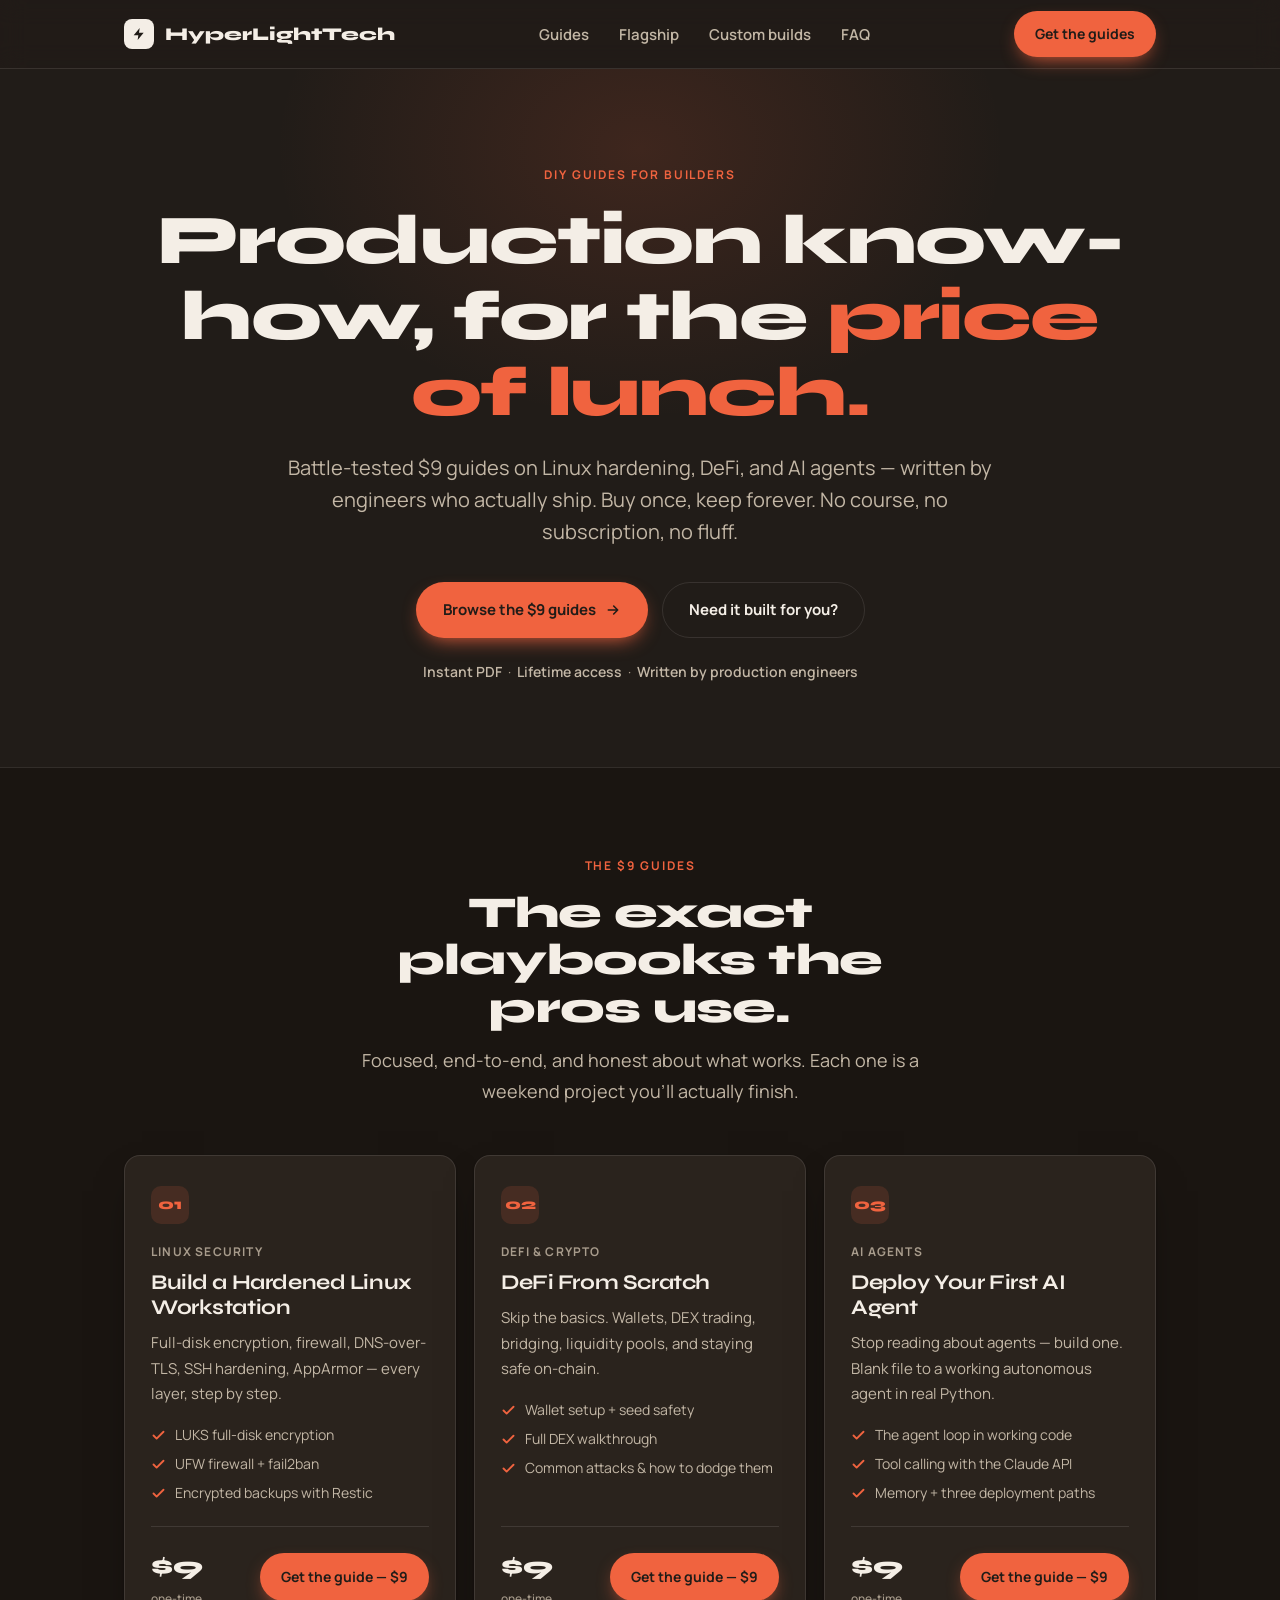
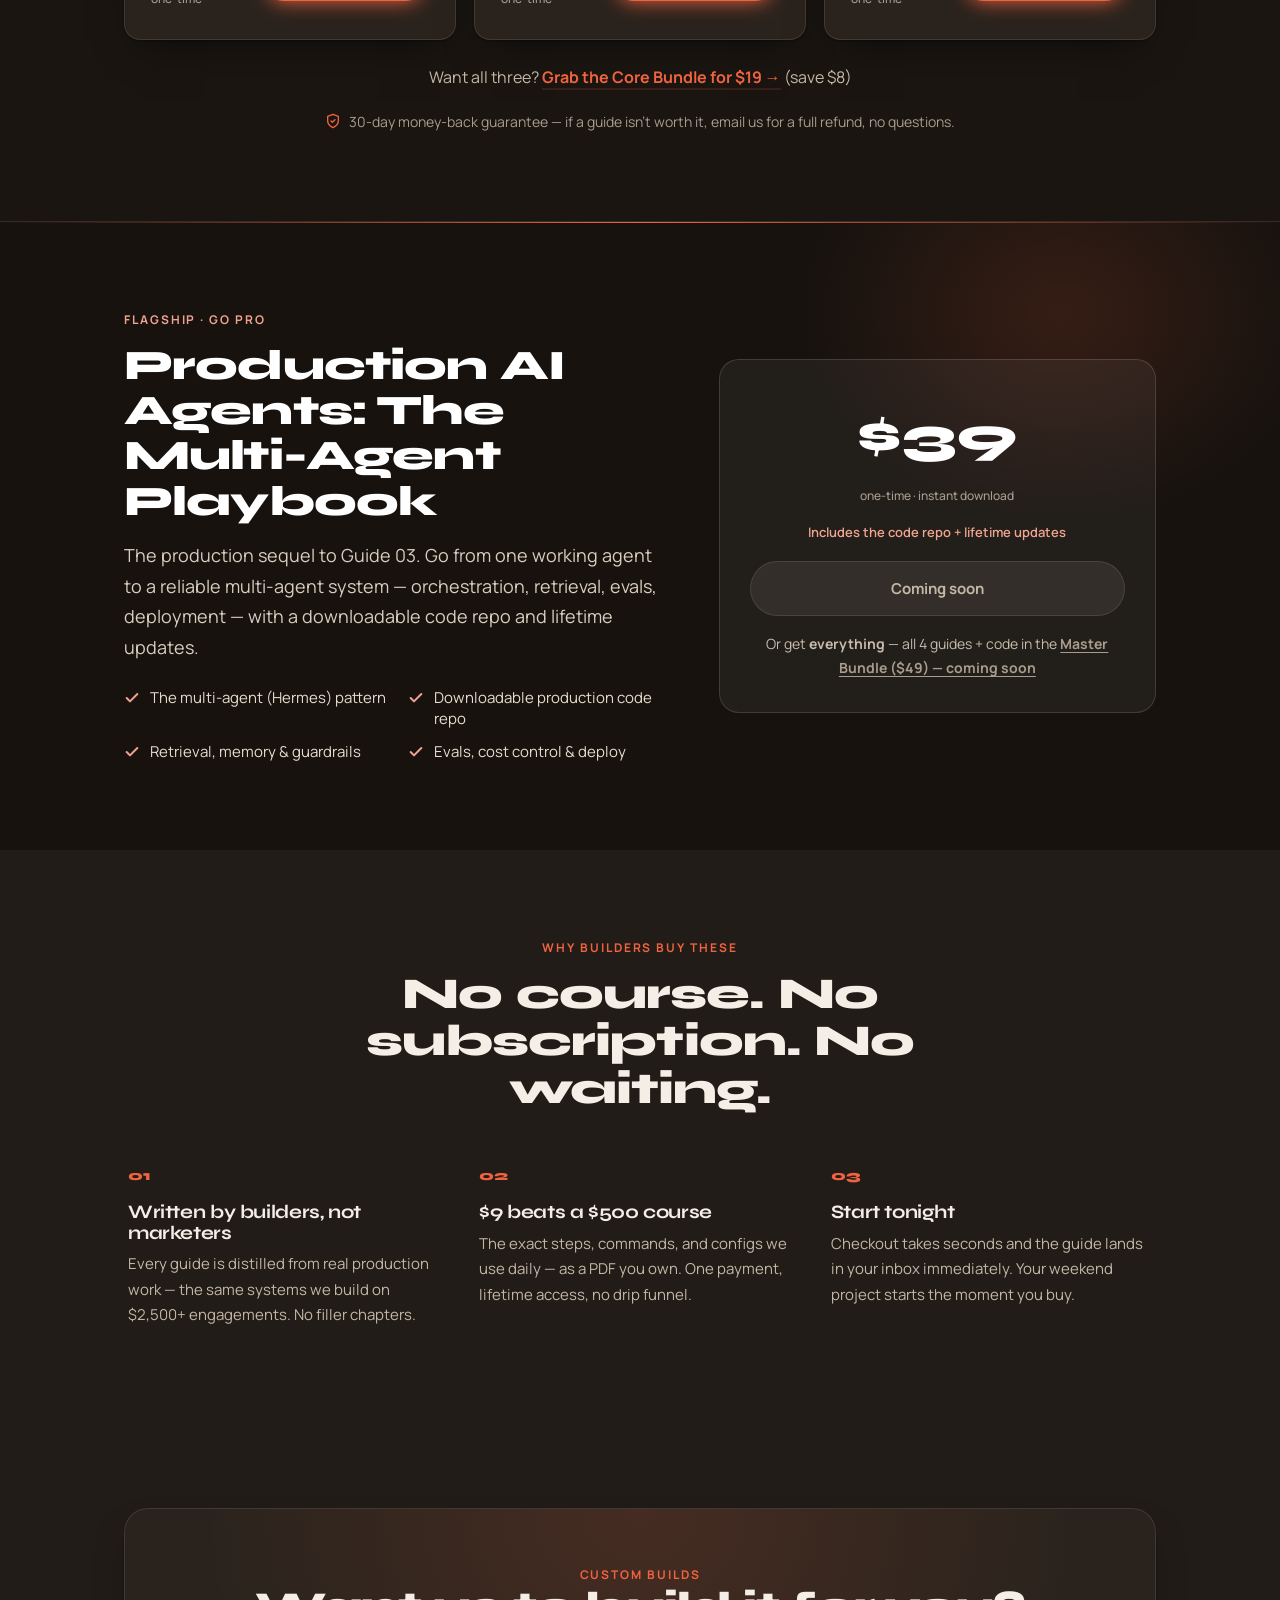
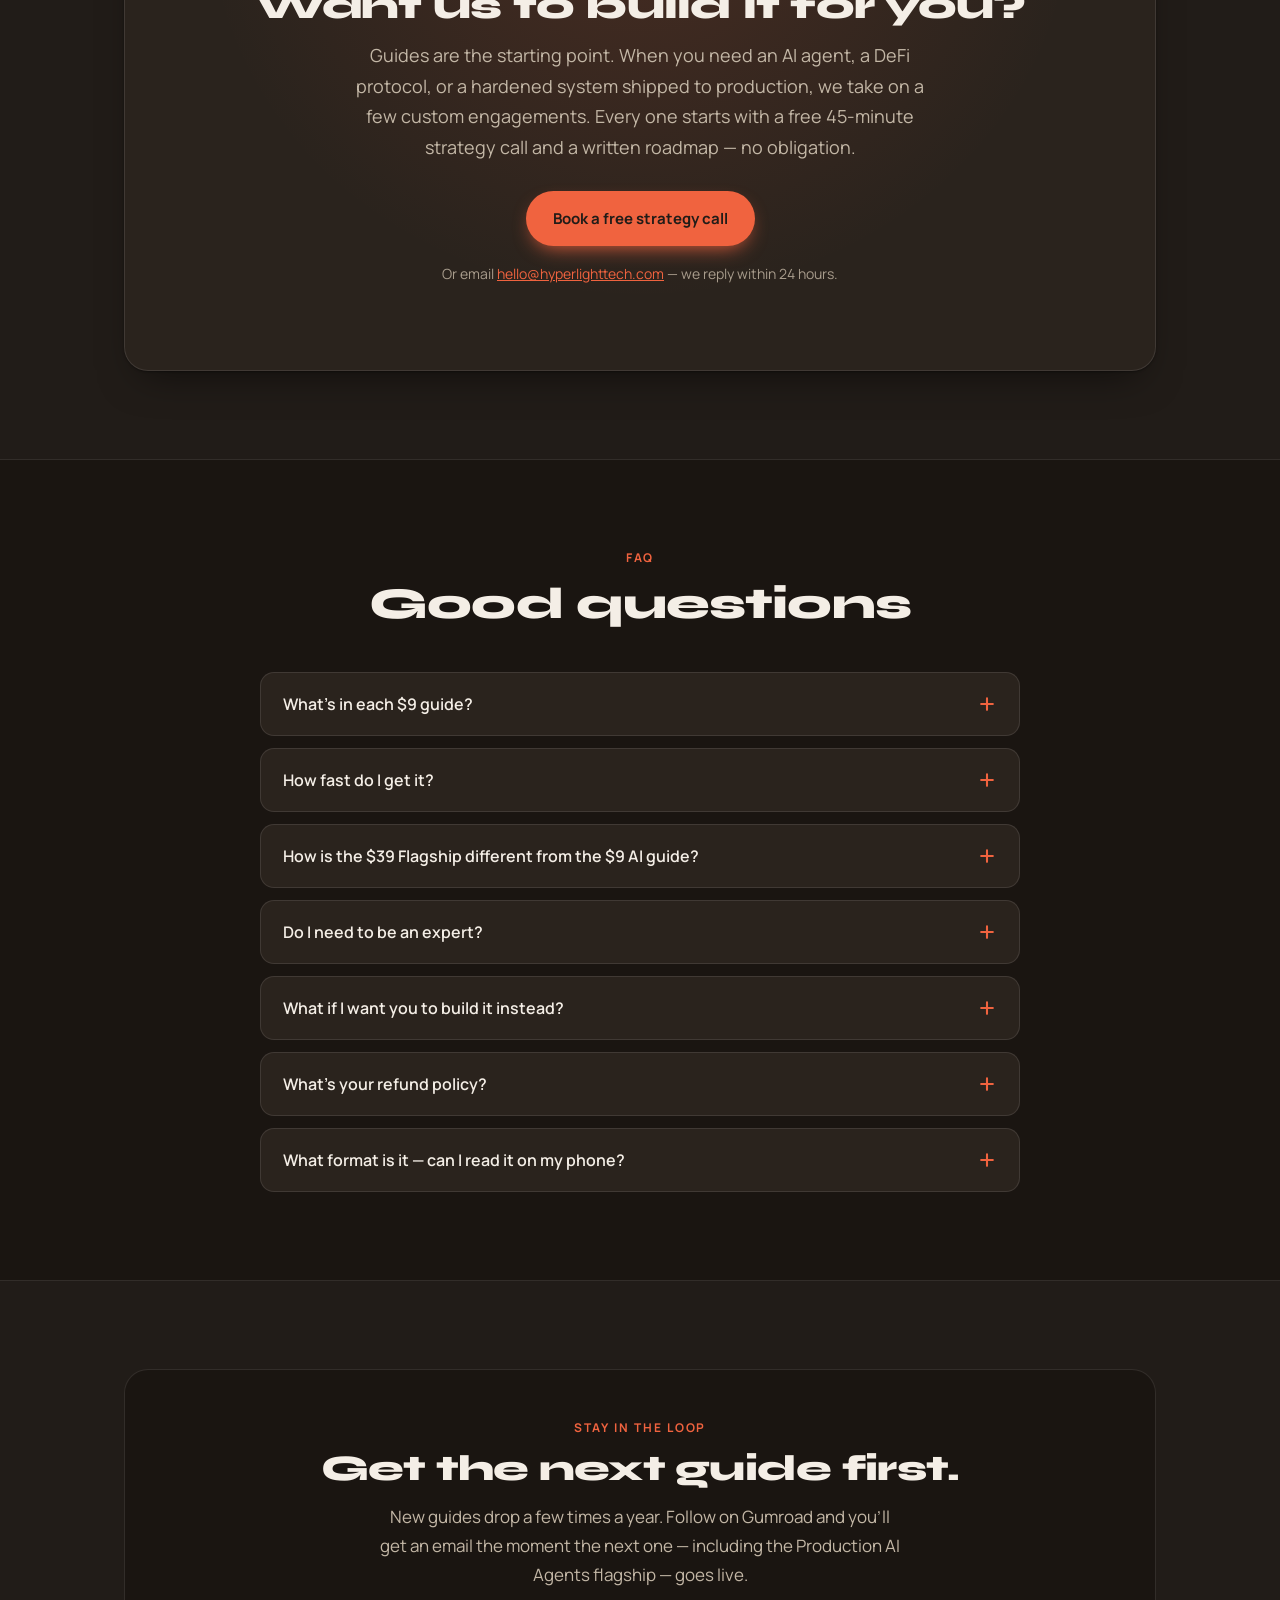
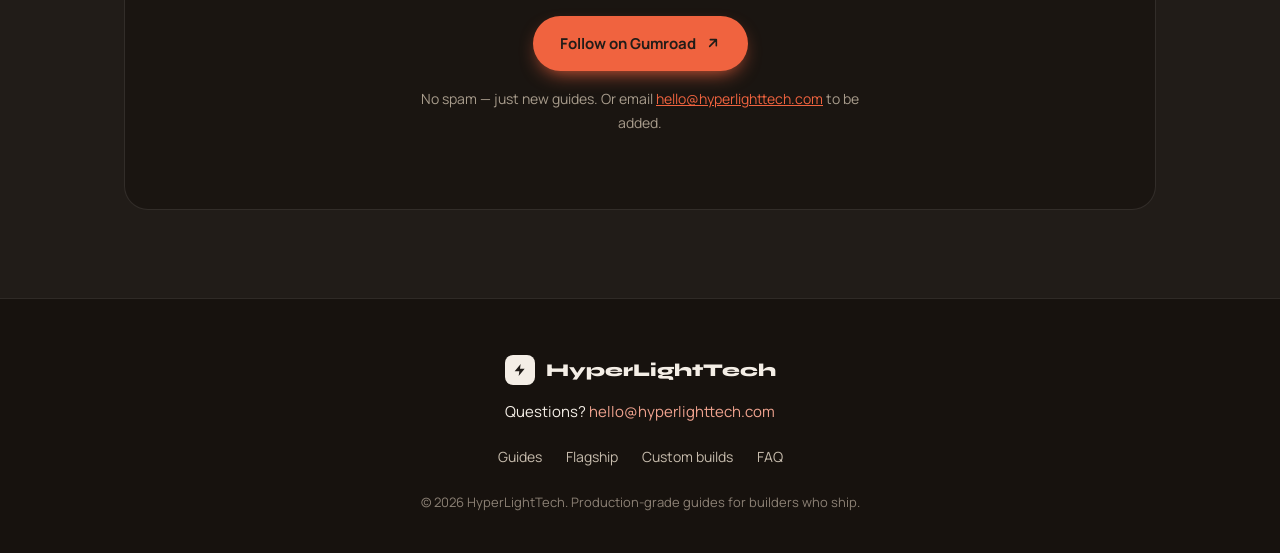
==== index.html @ f7431055 "Storefront quick-wins: truth fix, CTA hierarchy, a11y, contrast, self-hosted fonts, docs 1. Truth: g" ====
<!DOCTYPE html>
<html lang="en">
<head>
  <meta charset="utf-8">
  <meta name="viewport" content="width=device-width, initial-scale=1.0">
  <meta name="description" content="HyperLightTech — production-grade $9 DIY guides for Linux security, DeFi, and AI agents. Written by engineers who ship. Instant download, yours forever.">
  <title>HyperLightTech — $9 DIY guides for builders: Linux, DeFi &amp; AI agents</title>
  <meta property="og:type" content="website">
  <meta property="og:url" content="https://hyperlighttech.com/">
  <meta property="og:title" content="HyperLightTech — $9 DIY guides for builders">
  <meta property="og:description" content="Battle-tested playbooks from production engineers. $9 per guide, instant download. The new Production AI Agents flagship is $39.">
  <meta property="og:image" content="https://hyperlighttech.com/og-image.png">
  <meta name="twitter:card" content="summary_large_image">
  <meta name="twitter:title" content="HyperLightTech — $9 DIY guides for builders">
  <meta name="twitter:description" content="Battle-tested guides on Linux, DeFi &amp; AI agents — written by engineers who ship. Buy once, keep forever.">
  <meta name="theme-color" content="#211C18">
  <link rel="canonical" href="https://hyperlighttech.com/">
  <link rel="icon" href="favicon.svg" type="image/svg+xml">
  <script type="application/ld+json">
   {"@context":"https://schema.org","@type":"Organization","name":"HyperLightTech","url":"https://hyperlighttech.com","email":"hello@hyperlighttech.com","description":"Production-grade $9 DIY guides for Linux security, DeFi, and AI agents. Instant PDF download.","offers":[{"@type":"Offer","price":"9","priceCurrency":"USD","name":"Single DIY Guide"},{"@type":"Offer","price":"19","priceCurrency":"USD","name":"Core Guide Bundle (3 guides)"},{"@type":"Offer","price":"39","priceCurrency":"USD","name":"Production AI Agents Flagship Guide"},{"@type":"Offer","price":"49","priceCurrency":"USD","name":"Master Bundle — All 4 Guides + Code"}]}
  </script>
  <script type="application/ld+json">
   {"@context":"https://schema.org","@graph":[
     {"@type":"Product","name":"Build a Hardened Linux Workstation","description":"Full-disk encryption, firewall, DNS-over-TLS, SSH hardening, and AppArmor — every layer, step by step.","brand":{"@type":"Brand","name":"HyperLightTech"},"offers":{"@type":"Offer","price":"9","priceCurrency":"USD","availability":"https://schema.org/InStock","url":"https://hyperlighttech.gumroad.com/l/linux-guide"}},
     {"@type":"Product","name":"DeFi From Scratch","description":"Wallets, DEX trading, bridging, liquidity pools, and staying safe on-chain — no prior crypto experience needed.","brand":{"@type":"Brand","name":"HyperLightTech"},"offers":{"@type":"Offer","price":"9","priceCurrency":"USD","availability":"https://schema.org/InStock","url":"https://hyperlighttech.gumroad.com/l/defi-guide"}},
     {"@type":"Product","name":"Deploy Your First AI Agent","description":"From a blank file to a working autonomous agent in real Python — the agent loop, tool calling, and memory.","brand":{"@type":"Brand","name":"HyperLightTech"},"offers":{"@type":"Offer","price":"9","priceCurrency":"USD","availability":"https://schema.org/InStock","url":"https://hyperlighttech.gumroad.com/l/ai-agent-guide"}}
   ]}
  </script>
  <script type="application/ld+json">
   {"@context":"https://schema.org","@type":"FAQPage","mainEntity":[
     {"@type":"Question","name":"What's in each $9 guide?","acceptedAnswer":{"@type":"Answer","text":"A complete, end-to-end PDF: step-by-step instructions, production commands, config files, and working code. No theory-only chapters — every guide gets you to a finished result."}},
     {"@type":"Question","name":"How fast do I get it?","acceptedAnswer":{"@type":"Answer","text":"Instantly. Checkout is handled by Gumroad — the moment payment completes, the download link is in your inbox and on the confirmation page. No account setup."}},
     {"@type":"Question","name":"How is the $39 Flagship different from the $9 AI guide?","acceptedAnswer":{"@type":"Answer","text":"The $9 guide gets you your first working agent. The Flagship is the production sequel — multi-agent orchestration, retrieval, evals, deployment — and ships with a downloadable code repo and lifetime updates."}},
     {"@type":"Question","name":"Do I need to be an expert?","acceptedAnswer":{"@type":"Answer","text":"Basic comfort with a terminal helps for the Linux and AI guides. The DeFi guide assumes zero prior on-chain experience. They're written for people who want to do the work themselves, not watch hours of video."}},
     {"@type":"Question","name":"What if I want you to build it instead?","acceptedAnswer":{"@type":"Answer","text":"That's our custom builds. Email hello@hyperlighttech.com and we'll set up a free strategy call with a written roadmap — whether or not we end up working together."}},
     {"@type":"Question","name":"What's your refund policy?","acceptedAnswer":{"@type":"Answer","text":"Every guide comes with a 30-day money-back guarantee. If it isn't worth it, email hello@hyperlighttech.com within 30 days for a full refund — no questions asked."}},
     {"@type":"Question","name":"What format is it — can I read it on my phone?","acceptedAnswer":{"@type":"Answer","text":"It's an instant-download PDF. It reads on any device — laptop, tablet, or phone — so you can keep it open on one screen while you work on another. Buy once, keep it forever."}}
   ]}
  </script>
  <link rel="stylesheet" href="fonts/fonts.css">
  <style>
    *,*::before,*::after{box-sizing:border-box;margin:0;padding:0}
    :root{
      --paper:#211C18;        /* warm charcoal — dominant background */
      --paper-2:#1A1511;      /* darker band for alternating sections */
      --card:#2A231D;         /* elevated card surface (lighter than page) */
      --ink:#F4EEE6;          /* warm off-white — primary text */
      --ink-2:#C3B7A6;        /* warm light grey — secondary text */
      --ink-3:#A89C8C;        /* muted — bumped for WCAG AA on charcoal */
      --line:rgba(244,238,230,.11);  /* hairline on dark */
      --accent:#F0633F;       /* warm persimmon — pops on charcoal */
      --accent-deep:#E2553D;
      --accent-soft:rgba(240,99,63,.14);
      --gold:#E0A640;         /* scaffold-note accent, brighter on dark */
      --r:16px;
      --shadow:0 1px 2px rgba(0,0,0,.35),0 18px 40px -18px rgba(0,0,0,.6);
      --fh:'Syne',sans-serif;
      --fb:'Manrope',sans-serif;
    }
    html{scroll-behavior:smooth}
    body{background:var(--paper);color:var(--ink);font-family:var(--fb);font-size:17px;line-height:1.7;-webkit-font-smoothing:antialiased}
    .wrap{max-width:1080px;margin:0 auto;padding:0 24px}
    a{color:inherit}
    h1,h2,h3{font-family:var(--fh);letter-spacing:-.02em;line-height:1.08;font-weight:800}
    .eyebrow{font-size:12px;font-weight:700;letter-spacing:.16em;text-transform:uppercase;color:var(--accent)}

    /* buttons — friendly pills */
    .btn{display:inline-flex;align-items:center;gap:9px;font-family:var(--fb);font-weight:700;font-size:15px;
      padding:14px 26px;border-radius:999px;border:1.5px solid transparent;cursor:pointer;text-decoration:none;
      transition:transform .15s ease,background .2s,box-shadow .2s,border-color .2s;white-space:nowrap}
    .btn svg{width:16px;height:16px}
    .btn-primary{background:var(--accent);color:var(--paper);box-shadow:0 8px 20px -8px var(--accent)}
    .btn-primary:hover{background:var(--accent-deep);transform:translateY(-2px)}
    .btn-ghost{background:transparent;color:var(--ink);border-color:var(--line)}
    .btn-ghost:hover{border-color:var(--ink);transform:translateY(-2px)}
    .btn-light{background:var(--ink);color:#211C18}
    .btn-light:hover{background:#fff;transform:translateY(-2px)}
    .btn-ondark-ghost{background:transparent;color:var(--paper);border-color:rgba(247,243,238,.28)}
    .btn-ondark-ghost:hover{border-color:var(--paper);transform:translateY(-2px)}

    /* nav */
    header{position:sticky;top:0;z-index:50;background:rgba(33,28,24,.82);backdrop-filter:blur(12px);border-bottom:1px solid var(--line)}
    nav{display:flex;align-items:center;justify-content:space-between;height:68px}
    .logo{display:flex;align-items:center;gap:11px;text-decoration:none;font-family:var(--fh);font-weight:800;font-size:18px}
    .logo .mark{width:30px;height:30px;border-radius:8px;background:var(--ink);display:grid;place-items:center;color:var(--paper);font-size:12px;font-weight:800}
    .logo .mark svg{width:16px;height:16px}
    .nav-links{display:flex;align-items:center;gap:30px;list-style:none}
    .nav-links a{font-size:15px;font-weight:600;color:var(--ink-2);text-decoration:none;transition:color .2s}
    .nav-links a:hover{color:var(--ink)}
    .nav-cta{padding:10px 20px!important;font-size:14px!important}
    .hamburger{display:none;flex-direction:column;gap:5px;background:none;border:none;cursor:pointer;padding:8px}
    .hamburger span{width:22px;height:2px;background:var(--ink);border-radius:2px;transition:.3s}
    .hamburger.open span:nth-child(1){transform:translateY(7px) rotate(45deg)}
    .hamburger.open span:nth-child(2){opacity:0}
    .hamburger.open span:nth-child(3){transform:translateY(-7px) rotate(-45deg)}
    .mobile-menu{display:none;flex-direction:column;gap:6px;padding:8px 24px 20px}
    .mobile-menu.open{display:flex}
    .mobile-menu a{padding:12px 0;font-weight:600;color:var(--ink);text-decoration:none;border-bottom:1px solid var(--line)}

    /* "coming soon" state for checkout buttons whose Gumroad URL isn't set yet */
    .btn.soon{background:rgba(244,238,230,.08);color:var(--ink-2);box-shadow:none;border-color:var(--line);cursor:default}
    a.soon:not(.btn){color:var(--ink-3);cursor:default}

    /* hero */
    .hero{position:relative;text-align:center;padding:96px 0 84px;overflow:hidden}
    .hero::before{content:'';position:absolute;top:-200px;left:50%;transform:translateX(-50%);width:760px;height:560px;
      background:radial-gradient(ellipse at center,var(--accent-soft),transparent 68%);pointer-events:none;z-index:0}
    .hero .wrap{position:relative;z-index:1}
    .hero h1{font-size:clamp(40px,6.4vw,70px);max-width:14ch;margin:18px auto 22px}
    .hero h1 em{font-style:normal;color:var(--accent)}
    .hero p.sub{font-size:clamp(17px,2.4vw,20px);color:var(--ink-2);max-width:60ch;margin:0 auto 34px;line-height:1.6}
    .hero-actions{display:flex;gap:14px;justify-content:center;flex-wrap:wrap}
    .hero-note{margin-top:22px;font-size:14px;color:var(--ink-3)}
    .hero-note b{color:var(--ink-2);font-weight:600}

    section{padding:88px 0}
    .sec-head{max-width:60ch}
    .sec-head h2{font-size:clamp(28px,4.2vw,44px);margin:12px 0 14px}
    .sec-head p{color:var(--ink-2);font-size:18px}
    .center{text-align:center;margin-left:auto;margin-right:auto}

    /* guide cards */
    #guides{background:var(--paper-2);border-block:1px solid var(--line)}
    .cards{display:grid;grid-template-columns:repeat(3,1fr);gap:18px;margin-top:48px}
    .card{background:var(--card);border:1px solid var(--line);border-radius:var(--r);padding:30px 26px;display:flex;flex-direction:column;
      box-shadow:var(--shadow);transition:transform .25s ease,box-shadow .25s}
    .card:hover{transform:translateY(-5px);border-color:rgba(240,99,63,.38);box-shadow:0 1px 2px rgba(0,0,0,.35),0 26px 50px -18px rgba(0,0,0,.6)}
    .card .num{width:38px;height:38px;border-radius:10px;background:var(--accent-soft);color:var(--accent);
      font-family:var(--fh);font-weight:800;display:grid;place-items:center;font-size:15px;margin-bottom:18px}
    .card .label{font-size:12px;font-weight:700;letter-spacing:.1em;text-transform:uppercase;color:var(--ink-3);margin-bottom:8px}
    .card h3{font-size:21px;font-weight:700;margin-bottom:10px;line-height:1.2}
    .card .desc{color:var(--ink-2);font-size:15px;margin-bottom:18px}
    .card ul{list-style:none;display:flex;flex-direction:column;gap:9px;margin-bottom:22px;flex:1}
    .card li{display:flex;gap:9px;font-size:14px;color:var(--ink-2);line-height:1.45}
    .card li svg{width:15px;height:15px;color:var(--accent);flex-shrink:0;margin-top:3px}
    .card .foot{display:flex;align-items:center;justify-content:space-between;padding-top:18px;border-top:1px solid var(--line)}
    .price{font-family:var(--fh);font-weight:800;font-size:26px}
    .price span{display:block;font-family:var(--fb);font-size:12px;font-weight:500;color:var(--ink-3);letter-spacing:0}
    .card .btn{padding:11px 20px;font-size:14px}
    .bundle-line{margin-top:24px;text-align:center;font-size:16px;color:var(--ink-2)}
    .bundle-line a{color:var(--accent);font-weight:700;text-decoration:none;border-bottom:2px solid var(--accent-soft)}
    .bundle-line a:hover{border-bottom-color:var(--accent)}
    .guarantee{margin-top:18px;text-align:center;font-size:14px;color:var(--ink-3);display:flex;align-items:center;justify-content:center;gap:8px}
    .guarantee svg{width:16px;height:16px;color:var(--accent);flex-shrink:0}
    .sample-line{margin-top:10px;text-align:center;font-size:15px;color:var(--ink-2)}
    .sample-line a{color:var(--accent);font-weight:700;text-decoration:none;border-bottom:2px solid var(--accent-soft)}
    .sample-line a:hover{border-bottom-color:var(--accent)}

    /* flagship dark band */
    #flagship{position:relative;background:#17120E;color:var(--ink);overflow:hidden}
    #flagship::before{content:'';position:absolute;top:0;left:0;right:0;height:1px;background:linear-gradient(90deg,transparent,var(--accent),transparent)}
    #flagship::after{content:'';position:absolute;top:-120px;right:-40px;width:520px;height:420px;background:radial-gradient(ellipse,var(--accent-soft),transparent 70%);pointer-events:none}
    #flagship .wrap{position:relative;z-index:1}
    .flag-grid{display:grid;grid-template-columns:1.25fr 1fr;gap:48px;align-items:center}
    #flagship .eyebrow{color:#F0A38F}
    #flagship h2{font-size:clamp(28px,4vw,42px);margin:12px 0 16px;color:#fff}
    #flagship .lead{color:#D8CDBF;font-size:18px;margin-bottom:24px}
    .flag-list{list-style:none;display:grid;grid-template-columns:1fr 1fr;gap:12px 22px}
    .flag-list li{display:flex;gap:10px;font-size:15px;color:#E6DCCE;line-height:1.4}
    .flag-list li svg{width:16px;height:16px;color:#F0A38F;flex-shrink:0;margin-top:3px}
    .flag-buy{background:rgba(247,243,238,.05);border:1px solid rgba(247,243,238,.14);border-radius:20px;padding:32px 30px;text-align:center}
    .flag-buy .price{font-size:52px;color:#fff}
    .flag-buy .price span{color:#A99E8E;margin-top:6px}
    .flag-buy .sub{color:#F0A38F;font-size:13px;font-weight:600;margin:14px 0 18px}
    .flag-buy .btn{width:100%;justify-content:center}
    .flag-master{margin-top:16px;font-size:14px;color:#C7BCAD}
    .flag-master a{color:#fff;font-weight:700;text-decoration:underline;text-underline-offset:3px;cursor:pointer}

    /* how it works */
    .steps{display:grid;grid-template-columns:repeat(3,1fr);gap:22px;margin-top:48px}
    .step{padding:4px}
    .step .k{font-family:var(--fh);font-weight:800;font-size:14px;color:var(--accent);margin-bottom:14px}
    .step h3{font-size:19px;font-weight:700;margin-bottom:8px}
    .step p{color:var(--ink-2);font-size:15px}

    /* custom build CTA */
    #build{text-align:center}
    .build-card{background:var(--card);border:1px solid var(--line);border-radius:24px;padding:56px 40px;box-shadow:var(--shadow);position:relative;overflow:hidden}
    .build-card::before{content:'';position:absolute;inset:0;background:radial-gradient(ellipse at 50% 0%,var(--accent-soft),transparent 60%);pointer-events:none}
    .build-card>*{position:relative}
    .build-card h2{font-size:clamp(26px,3.6vw,38px);margin-bottom:14px}
    .build-card p{color:var(--ink-2);max-width:54ch;margin:0 auto 28px;font-size:18px}
    .build-card .small{font-size:14px;color:var(--ink-3);margin-top:16px}

    /* faq */
    #faq{background:var(--paper-2);border-block:1px solid var(--line)}
    .faq{max-width:760px;margin:44px auto 0;display:flex;flex-direction:column;gap:12px}
    .faq-item{background:var(--card);border:1px solid var(--line);border-radius:14px;overflow:hidden}
    .faq-q{width:100%;text-align:left;background:none;border:none;cursor:pointer;padding:20px 22px;font-family:var(--fb);
      font-size:16px;font-weight:600;color:var(--ink);display:flex;justify-content:space-between;align-items:center;gap:16px}
    .faq-q .ic{width:20px;height:20px;flex-shrink:0;color:var(--accent);transition:transform .3s}
    .faq-item.open .faq-q .ic{transform:rotate(45deg)}
    .faq-a{max-height:0;overflow:hidden;transition:max-height .3s ease}
    .faq-item.open .faq-a{max-height:240px}
    .faq-a p{padding:0 22px 20px;color:var(--ink-2);font-size:15px}

    /* footer */
    footer{background:#17120E;color:var(--ink);padding:56px 0 40px;text-align:center;border-top:1px solid var(--line)}
    footer .logo{justify-content:center;color:var(--ink);margin-bottom:14px}
    footer .mark{background:var(--accent);color:#fff}
    footer .fmail{font-size:15px;margin-bottom:20px}
    footer .fmail a{color:#F0A38F;text-decoration:none}
    footer .flinks{display:flex;gap:24px;justify-content:center;flex-wrap:wrap;margin-bottom:22px}
    footer .flinks a{color:#C7BCAD;font-size:14px;text-decoration:none}
    footer .flinks a:hover{color:#fff}
    footer .copy{color:#8C8175;font-size:13px}

    /* stay in the loop */
    .updates-card{background:var(--paper-2);border:1px solid var(--line);border-radius:24px;padding:48px 40px;text-align:center}
    .updates-card h2{font-size:clamp(26px,3.4vw,36px);margin:12px 0 14px}
    .updates-card p{color:var(--ink-2);max-width:52ch;margin:0 auto 26px;font-size:17px}
    .updates-card .small{font-size:14px;color:var(--ink-3);margin-top:16px}

    /* load-in animation */
    .reveal{opacity:0;transform:translateY(16px);animation:rise .7s cubic-bezier(.2,.7,.2,1) forwards}
    .reveal.d1{animation-delay:.08s}.reveal.d2{animation-delay:.16s}.reveal.d3{animation-delay:.24s}.reveal.d4{animation-delay:.32s}
    @keyframes rise{to{opacity:1;transform:none}}
    @media(prefers-reduced-motion:reduce){.reveal{animation:none;opacity:1;transform:none}}

    @media(max-width:860px){
      .flag-grid{grid-template-columns:1fr;gap:32px}
      .flag-list{grid-template-columns:1fr}
    }
    @media(max-width:760px){
      .nav-links{display:none}.nav>.nav-cta{display:none}.hamburger{display:flex}
      section{padding:64px 0}
      .cards,.steps{grid-template-columns:1fr}
      .hero{padding:72px 0 60px}
      .hero-actions{flex-direction:column;align-items:stretch}
      .hero-actions .btn{justify-content:center}
    }
  </style>
</head>
<body>

  <header>
    <div class="wrap">
      <nav>
        <a href="/" class="logo">
          <span class="mark"><svg viewBox="0 0 24 24" fill="none" stroke="currentColor" stroke-width="2.2" stroke-linejoin="round"><path d="M13 3 4 14h7l-1 7 9-11h-7z" fill="currentColor" stroke="none"/></svg></span>
          HyperLightTech
        </a>
        <ul class="nav-links">
          <li><a href="#guides">Guides</a></li>
          <li><a href="#flagship">Flagship</a></li>
          <li><a href="#build">Custom builds</a></li>
          <li><a href="#faq">FAQ</a></li>
        </ul>
        <a href="#guides" class="btn btn-primary nav-cta">Get the guides</a>
        <button class="hamburger" id="hamburger" aria-label="Menu" aria-expanded="false" aria-controls="mobile-menu" onclick="toggleMenu()"><span></span><span></span><span></span></button>
      </nav>
    </div>
    <div class="mobile-menu" id="mobile-menu">
      <a href="#guides" onclick="closeMenu()">Guides</a>
      <a href="#flagship" onclick="closeMenu()">Flagship</a>
      <a href="#build" onclick="closeMenu()">Custom builds</a>
      <a href="#faq" onclick="closeMenu()">FAQ</a>
    </div>
  </header>

  <!-- Flagship/Master render a clean "Coming soon" until FLAGSHIP_URL / MASTER_URL are set in the script below. -->

  <main>
    <!-- HERO -->
    <section class="hero">
      <div class="wrap">
        <div class="eyebrow reveal">DIY guides for builders</div>
        <h1 class="reveal d1">Production know-how, for the <em>price of lunch.</em></h1>
        <p class="sub reveal d2">Battle-tested $9 guides on Linux hardening, DeFi, and AI agents — written by engineers who actually ship. Buy once, keep forever. No course, no subscription, no fluff.</p>
        <div class="hero-actions reveal d3">
          <a href="#guides" class="btn btn-primary">Browse the $9 guides
            <svg viewBox="0 0 24 24" fill="none" stroke="currentColor" stroke-width="2.4" stroke-linecap="round" stroke-linejoin="round"><path d="M5 12h14M13 6l6 6-6 6"/></svg></a>
          <a href="#build" class="btn btn-ghost">Need it built for you?</a>
        </div>
        <p class="hero-note reveal d4"><b>Instant PDF</b> &nbsp;·&nbsp; <b>Lifetime access</b> &nbsp;·&nbsp; <b>Written by production engineers</b></p>
      </div>
    </section>

    <!-- GUIDES -->
    <section id="guides">
      <div class="wrap">
        <div class="sec-head center">
          <div class="eyebrow">The $9 guides</div>
          <h2>The exact playbooks the pros use.</h2>
          <p>Focused, end-to-end, and honest about what works. Each one is a weekend project you'll actually finish.</p>
        </div>
        <div class="cards">
          <article class="card">
            <div class="num">01</div>
            <div class="label">Linux security</div>
            <h3>Build a Hardened Linux Workstation</h3>
            <p class="desc">Full-disk encryption, firewall, DNS-over-TLS, SSH hardening, AppArmor — every layer, step by step.</p>
            <ul>
              <li><svg viewBox="0 0 24 24" fill="none" stroke="currentColor" stroke-width="3" stroke-linecap="round" stroke-linejoin="round"><path d="M20 6 9 17l-5-5"/></svg>LUKS full-disk encryption</li>
              <li><svg viewBox="0 0 24 24" fill="none" stroke="currentColor" stroke-width="3" stroke-linecap="round" stroke-linejoin="round"><path d="M20 6 9 17l-5-5"/></svg>UFW firewall + fail2ban</li>
              <li><svg viewBox="0 0 24 24" fill="none" stroke="currentColor" stroke-width="3" stroke-linecap="round" stroke-linejoin="round"><path d="M20 6 9 17l-5-5"/></svg>Encrypted backups with Restic</li>
            </ul>
            <div class="foot">
              <div class="price">$9<span>one-time</span></div>
              <a class="btn btn-primary" href="https://hyperlighttech.gumroad.com/l/linux-guide" target="_blank" rel="noopener noreferrer">Get the guide — $9</a>
            </div>
          </article>
          <article class="card">
            <div class="num">02</div>
            <div class="label">DeFi &amp; crypto</div>
            <h3>DeFi From Scratch</h3>
            <p class="desc">Skip the basics. Wallets, DEX trading, bridging, liquidity pools, and staying safe on-chain.</p>
            <ul>
              <li><svg viewBox="0 0 24 24" fill="none" stroke="currentColor" stroke-width="3" stroke-linecap="round" stroke-linejoin="round"><path d="M20 6 9 17l-5-5"/></svg>Wallet setup + seed safety</li>
              <li><svg viewBox="0 0 24 24" fill="none" stroke="currentColor" stroke-width="3" stroke-linecap="round" stroke-linejoin="round"><path d="M20 6 9 17l-5-5"/></svg>Full DEX walkthrough</li>
              <li><svg viewBox="0 0 24 24" fill="none" stroke="currentColor" stroke-width="3" stroke-linecap="round" stroke-linejoin="round"><path d="M20 6 9 17l-5-5"/></svg>Common attacks &amp; how to dodge them</li>
            </ul>
            <div class="foot">
              <div class="price">$9<span>one-time</span></div>
              <a class="btn btn-primary" href="https://hyperlighttech.gumroad.com/l/defi-guide" target="_blank" rel="noopener noreferrer">Get the guide — $9</a>
            </div>
          </article>
          <article class="card">
            <div class="num">03</div>
            <div class="label">AI agents</div>
            <h3>Deploy Your First AI Agent</h3>
            <p class="desc">Stop reading about agents — build one. Blank file to a working autonomous agent in real Python.</p>
            <ul>
              <li><svg viewBox="0 0 24 24" fill="none" stroke="currentColor" stroke-width="3" stroke-linecap="round" stroke-linejoin="round"><path d="M20 6 9 17l-5-5"/></svg>The agent loop in working code</li>
              <li><svg viewBox="0 0 24 24" fill="none" stroke="currentColor" stroke-width="3" stroke-linecap="round" stroke-linejoin="round"><path d="M20 6 9 17l-5-5"/></svg>Tool calling with the Claude API</li>
              <li><svg viewBox="0 0 24 24" fill="none" stroke="currentColor" stroke-width="3" stroke-linecap="round" stroke-linejoin="round"><path d="M20 6 9 17l-5-5"/></svg>Memory + three deployment paths</li>
            </ul>
            <div class="foot">
              <div class="price">$9<span>one-time</span></div>
              <a class="btn btn-primary" href="https://hyperlighttech.gumroad.com/l/ai-agent-guide" target="_blank" rel="noopener noreferrer">Get the guide — $9</a>
            </div>
          </article>
        </div>
        <p class="bundle-line">Want all three? <a href="https://hyperlighttech.gumroad.com/l/guide-bundle" target="_blank" rel="noopener noreferrer">Grab the Core Bundle for $19 →</a> (save $8)</p>
        <p class="guarantee">
          <svg viewBox="0 0 24 24" fill="none" stroke="currentColor" stroke-width="2" stroke-linecap="round" stroke-linejoin="round"><path d="M12 22s8-4 8-10V5l-8-3-8 3v7c0 6 8 10 8 10z"/><path d="m9 12 2 2 4-4"/></svg>
          30-day money-back guarantee — if a guide isn't worth it, email us for a full refund, no questions.
        </p>
        <p class="sample-line" id="sample-line" style="display:none">Not sure yet? <a id="sample-link" href="#" target="_blank" rel="noopener noreferrer">Read a free sample →</a></p>
      </div>
    </section>

    <!-- FLAGSHIP (dark band) -->
    <section id="flagship">
      <div class="wrap">
        <div class="flag-grid">
          <div>
            <div class="eyebrow">Flagship · go pro</div>
            <h2>Production AI Agents: The Multi-Agent Playbook</h2>
            <p class="lead">The production sequel to Guide 03. Go from one working agent to a reliable multi-agent system — orchestration, retrieval, evals, deployment — with a downloadable code repo and lifetime updates.</p>
            <ul class="flag-list">
              <li><svg viewBox="0 0 24 24" fill="none" stroke="currentColor" stroke-width="3" stroke-linecap="round" stroke-linejoin="round"><path d="M20 6 9 17l-5-5"/></svg>The multi-agent (Hermes) pattern</li>
              <li><svg viewBox="0 0 24 24" fill="none" stroke="currentColor" stroke-width="3" stroke-linecap="round" stroke-linejoin="round"><path d="M20 6 9 17l-5-5"/></svg>Downloadable production code repo</li>
              <li><svg viewBox="0 0 24 24" fill="none" stroke="currentColor" stroke-width="3" stroke-linecap="round" stroke-linejoin="round"><path d="M20 6 9 17l-5-5"/></svg>Retrieval, memory &amp; guardrails</li>
              <li><svg viewBox="0 0 24 24" fill="none" stroke="currentColor" stroke-width="3" stroke-linecap="round" stroke-linejoin="round"><path d="M20 6 9 17l-5-5"/></svg>Evals, cost control &amp; deploy</li>
            </ul>
          </div>
          <div class="flag-buy">
            <div class="price">$39<span>one-time · instant download</span></div>
            <div class="sub">Includes the code repo + lifetime updates</div>
            <a class="btn btn-light" data-checkout="flagship" href="#guides">Get the Flagship</a>
            <p class="flag-master">Or get <strong>everything</strong> — all 4 guides + code in the
              <a data-checkout="master" href="#guides">Master Bundle for $49 →</a></p>
          </div>
        </div>
      </div>
    </section>

    <!-- HOW IT WORKS -->
    <section id="how">
      <div class="wrap">
        <div class="sec-head center">
          <div class="eyebrow">Why builders buy these</div>
          <h2>No course. No subscription. No waiting.</h2>
        </div>
        <div class="steps">
          <div class="step">
            <div class="k">01</div>
            <h3>Written by builders, not marketers</h3>
            <p>Every guide is distilled from real production work — the same systems we build on $2,500+ engagements. No filler chapters.</p>
          </div>
          <div class="step">
            <div class="k">02</div>
            <h3>$9 beats a $500 course</h3>
            <p>The exact steps, commands, and configs we use daily — as a PDF you own. One payment, lifetime access, no drip funnel.</p>
          </div>
          <div class="step">
            <div class="k">03</div>
            <h3>Start tonight</h3>
            <p>Checkout takes seconds and the guide lands in your inbox immediately. Your weekend project starts the moment you buy.</p>
          </div>
        </div>
      </div>
    </section>

    <!-- CUSTOM BUILD -->
    <section id="build">
      <div class="wrap">
        <div class="build-card">
          <div class="eyebrow">Custom builds</div>
          <h2>Want us to build it for you?</h2>
          <p>Guides are the starting point. When you need an AI agent, a DeFi protocol, or a hardened system shipped to production, we take on a few custom engagements. Every one starts with a free 45-minute strategy call and a written roadmap — no obligation.</p>
          <a class="btn btn-primary" href="mailto:hello@hyperlighttech.com?subject=Custom%20build%20inquiry">Book a free strategy call</a>
          <p class="small">Or email <a href="mailto:hello@hyperlighttech.com" style="color:var(--accent)">hello@hyperlighttech.com</a> — we reply within 24 hours.</p>
        </div>
      </div>
    </section>

    <!-- FAQ -->
    <section id="faq">
      <div class="wrap">
        <div class="sec-head center">
          <div class="eyebrow">FAQ</div>
          <h2>Good questions</h2>
        </div>
        <div class="faq">
          <div class="faq-item">
            <button class="faq-q" onclick="toggleFaq(this)" aria-expanded="false" aria-controls="faq-a-1">What's in each $9 guide?
              <svg class="ic" viewBox="0 0 24 24" fill="none" stroke="currentColor" stroke-width="2.5" stroke-linecap="round"><path d="M12 5v14M5 12h14"/></svg></button>
            <div class="faq-a" id="faq-a-1" hidden><p>A complete, end-to-end PDF: step-by-step instructions, production commands, config files, and working code. No theory-only chapters — every guide gets you to a finished result.</p></div>
          </div>
          <div class="faq-item">
            <button class="faq-q" onclick="toggleFaq(this)" aria-expanded="false" aria-controls="faq-a-2">How fast do I get it?
              <svg class="ic" viewBox="0 0 24 24" fill="none" stroke="currentColor" stroke-width="2.5" stroke-linecap="round"><path d="M12 5v14M5 12h14"/></svg></button>
            <div class="faq-a" id="faq-a-2" hidden><p>Instantly. Checkout is handled by Gumroad — the moment payment completes, the download link is in your inbox and on the confirmation page. No account setup.</p></div>
          </div>
          <div class="faq-item">
            <button class="faq-q" onclick="toggleFaq(this)" aria-expanded="false" aria-controls="faq-a-3">How is the $39 Flagship different from the $9 AI guide?
              <svg class="ic" viewBox="0 0 24 24" fill="none" stroke="currentColor" stroke-width="2.5" stroke-linecap="round"><path d="M12 5v14M5 12h14"/></svg></button>
            <div class="faq-a" id="faq-a-3" hidden><p>The $9 guide gets you your first working agent. The Flagship is the production sequel — multi-agent orchestration, retrieval, evals, deployment — and ships with a downloadable code repo and lifetime updates.</p></div>
          </div>
          <div class="faq-item">
            <button class="faq-q" onclick="toggleFaq(this)" aria-expanded="false" aria-controls="faq-a-4">Do I need to be an expert?
              <svg class="ic" viewBox="0 0 24 24" fill="none" stroke="currentColor" stroke-width="2.5" stroke-linecap="round"><path d="M12 5v14M5 12h14"/></svg></button>
            <div class="faq-a" id="faq-a-4" hidden><p>Basic comfort with a terminal helps for the Linux and AI guides. The DeFi guide assumes zero prior on-chain experience. They're written for people who want to do the work themselves, not watch hours of video.</p></div>
          </div>
          <div class="faq-item">
            <button class="faq-q" onclick="toggleFaq(this)" aria-expanded="false" aria-controls="faq-a-5">What if I want you to build it instead?
              <svg class="ic" viewBox="0 0 24 24" fill="none" stroke="currentColor" stroke-width="2.5" stroke-linecap="round"><path d="M12 5v14M5 12h14"/></svg></button>
            <div class="faq-a" id="faq-a-5" hidden><p>That's our custom builds. Email <a href="mailto:hello@hyperlighttech.com" style="color:var(--accent)">hello@hyperlighttech.com</a> and we'll set up a free strategy call with a written roadmap — whether or not we end up working together.</p></div>
          </div>
          <div class="faq-item">
            <button class="faq-q" onclick="toggleFaq(this)" aria-expanded="false" aria-controls="faq-a-6">What's your refund policy?
              <svg class="ic" viewBox="0 0 24 24" fill="none" stroke="currentColor" stroke-width="2.5" stroke-linecap="round"><path d="M12 5v14M5 12h14"/></svg></button>
            <div class="faq-a" id="faq-a-6" hidden><p>Every guide comes with a 30-day money-back guarantee. If it isn't worth it, email <a href="mailto:hello@hyperlighttech.com" style="color:var(--accent)">hello@hyperlighttech.com</a> within 30 days for a full refund — no questions asked.</p></div>
          </div>
          <div class="faq-item">
            <button class="faq-q" onclick="toggleFaq(this)" aria-expanded="false" aria-controls="faq-a-7">What format is it — can I read it on my phone?
              <svg class="ic" viewBox="0 0 24 24" fill="none" stroke="currentColor" stroke-width="2.5" stroke-linecap="round"><path d="M12 5v14M5 12h14"/></svg></button>
            <div class="faq-a" id="faq-a-7" hidden><p>It's an instant-download PDF. It reads on any device — laptop, tablet, or phone — so you can keep it open on one screen while you work on another. Buy once, keep it forever.</p></div>
          </div>
        </div>
      </div>
    </section>

    <!-- STAY IN THE LOOP — audience capture via Gumroad follow (swap for a dedicated email provider later if wanted) -->
    <section id="updates">
      <div class="wrap">
        <div class="updates-card">
          <div class="eyebrow">Stay in the loop</div>
          <h2>Get the next guide first.</h2>
          <p>New guides drop a few times a year. Follow on Gumroad and you'll get an email the moment the next one — including the Production AI Agents flagship — goes live.</p>
          <a class="btn btn-primary" href="https://hyperlighttech.gumroad.com" target="_blank" rel="noopener noreferrer">
            Follow on Gumroad
            <svg viewBox="0 0 24 24" fill="none" stroke="currentColor" stroke-width="2.4" stroke-linecap="round" stroke-linejoin="round"><path d="M7 17 17 7M8 7h9v9"/></svg>
          </a>
          <p class="small">No spam — just new guides. Or email <a href="mailto:hello@hyperlighttech.com" style="color:var(--accent)">hello@hyperlighttech.com</a> to be added.</p>
        </div>
      </div>
    </section>
  </main>

  <footer>
    <div class="wrap">
      <a href="/" class="logo">
        <span class="mark"><svg viewBox="0 0 24 24" fill="none" stroke="currentColor" stroke-width="2.2" stroke-linejoin="round"><path d="M13 3 4 14h7l-1 7 9-11h-7z" fill="currentColor" stroke="none"/></svg></span>
        HyperLightTech
      </a>
      <div class="fmail">Questions? <a href="mailto:hello@hyperlighttech.com">hello@hyperlighttech.com</a></div>
      <div class="flinks">
        <a href="#guides">Guides</a>
        <a href="#flagship">Flagship</a>
        <a href="#build">Custom builds</a>
        <a href="#faq">FAQ</a>
      </div>
      <p class="copy">© 2026 HyperLightTech. Production-grade guides for builders who ship.</p>
    </div>
  </footer>

  <script>
    /* Set these to the real Gumroad product URLs to make the Flagship + Master
       buttons live. While empty, they render a clean "Coming soon". */
    const FLAGSHIP_URL = '', MASTER_URL = '';
    /* Free-sample link — a free Gumroad product or a sample PDF. Empty = the
       "Read a free sample" line stays hidden. */
    const SAMPLE_URL = '';

    function toggleMenu(){
      var open = document.getElementById('mobile-menu').classList.toggle('open');
      var h = document.getElementById('hamburger');
      h.classList.toggle('open');
      h.setAttribute('aria-expanded', open ? 'true' : 'false');
    }
    function closeMenu(){
      document.getElementById('mobile-menu').classList.remove('open');
      var h = document.getElementById('hamburger');
      h.classList.remove('open');
      h.setAttribute('aria-expanded', 'false');
    }
    function toggleFaq(btn){
      var item = btn.parentElement;
      var panel = document.getElementById(btn.getAttribute('aria-controls'));
      var opening = !item.classList.contains('open');
      if(opening){
        // reveal first so the max-height animation can run, then mark expanded
        panel.hidden = false;
        void panel.offsetHeight; // force reflow so 0 -> max-height animates
        item.classList.add('open');
        btn.setAttribute('aria-expanded', 'true');
      } else {
        item.classList.remove('open');
        btn.setAttribute('aria-expanded', 'false');
        // hide after the collapse animation so it leaves the a11y tree
        var hide = function(e){ if(e.propertyName==='max-height'){ panel.hidden = true; panel.removeEventListener('transitionend', hide); } };
        panel.addEventListener('transitionend', hide);
      }
    }

    (function(){
      var co = {flagship: FLAGSHIP_URL, master: MASTER_URL};
      document.querySelectorAll('a[data-checkout]').forEach(function(a){
        var u = co[a.dataset.checkout];
        if(u){ a.href = u; a.target = '_blank'; a.rel = 'noopener noreferrer'; return; }
        // No Gumroad URL yet -> clean "coming soon" (never show dead links to visitors).
        a.classList.add('soon');
        a.removeAttribute('href'); a.removeAttribute('target'); a.removeAttribute('rel');
        a.addEventListener('click', function(e){ e.preventDefault(); });
        if(a.dataset.checkout === 'flagship') a.textContent = 'Coming soon';
        if(a.dataset.checkout === 'master') a.textContent = 'Master Bundle ($49) — coming soon';
      });

      // Inline Gumroad checkout overlay for product links (gumroad.js binds to .gumroad-button).
      document.querySelectorAll('a[href*="gumroad.com/l/"]').forEach(function(a){ a.classList.add('gumroad-button'); });

      // Reveal the free-sample link only when SAMPLE_URL is set.
      if(SAMPLE_URL){
        var s = document.getElementById('sample-link'), w = document.getElementById('sample-line');
        if(s && w){ s.href = SAMPLE_URL; s.classList.add('gumroad-button'); w.style.display = ''; }
      }
    })();
  </script>
  <script src="https://gumroad.com/js/gumroad.js" defer></script>
</body>
</html>
---- fonts/fonts.css ----
@font-face {
  font-family: 'Manrope';
  font-style: normal;
  font-weight: 400;
  font-display: swap;
  src:url(manrope-400.woff2) format('woff2');
  unicode-range: U+0000-00FF, U+0131, U+0152-0153, U+02BB-02BC, U+02C6, U+02DA, U+02DC, U+0304, U+0308, U+0329, U+2000-206F, U+20AC, U+2122, U+2191, U+2193, U+2212, U+2215, U+FEFF, U+FFFD;
}
@font-face {
  font-family: 'Manrope';
  font-style: normal;
  font-weight: 500;
  font-display: swap;
  src:url(manrope-500.woff2) format('woff2');
  unicode-range: U+0000-00FF, U+0131, U+0152-0153, U+02BB-02BC, U+02C6, U+02DA, U+02DC, U+0304, U+0308, U+0329, U+2000-206F, U+20AC, U+2122, U+2191, U+2193, U+2212, U+2215, U+FEFF, U+FFFD;
}
@font-face {
  font-family: 'Manrope';
  font-style: normal;
  font-weight: 600;
  font-display: swap;
  src:url(manrope-600.woff2) format('woff2');
  unicode-range: U+0000-00FF, U+0131, U+0152-0153, U+02BB-02BC, U+02C6, U+02DA, U+02DC, U+0304, U+0308, U+0329, U+2000-206F, U+20AC, U+2122, U+2191, U+2193, U+2212, U+2215, U+FEFF, U+FFFD;
}
@font-face {
  font-family: 'Manrope';
  font-style: normal;
  font-weight: 700;
  font-display: swap;
  src:url(manrope-700.woff2) format('woff2');
  unicode-range: U+0000-00FF, U+0131, U+0152-0153, U+02BB-02BC, U+02C6, U+02DA, U+02DC, U+0304, U+0308, U+0329, U+2000-206F, U+20AC, U+2122, U+2191, U+2193, U+2212, U+2215, U+FEFF, U+FFFD;
}
@font-face {
  font-family: 'Syne';
  font-style: normal;
  font-weight: 600;
  font-display: swap;
  src:url(syne-600.woff2) format('woff2');
  unicode-range: U+0000-00FF, U+0131, U+0152-0153, U+02BB-02BC, U+02C6, U+02DA, U+02DC, U+0304, U+0308, U+0329, U+2000-206F, U+20AC, U+2122, U+2191, U+2193, U+2212, U+2215, U+FEFF, U+FFFD;
}
@font-face {
  font-family: 'Syne';
  font-style: normal;
  font-weight: 700;
  font-display: swap;
  src:url(syne-700.woff2) format('woff2');
  unicode-range: U+0000-00FF, U+0131, U+0152-0153, U+02BB-02BC, U+02C6, U+02DA, U+02DC, U+0304, U+0308, U+0329, U+2000-206F, U+20AC, U+2122, U+2191, U+2193, U+2212, U+2215, U+FEFF, U+FFFD;
}
@font-face {
  font-family: 'Syne';
  font-style: normal;
  font-weight: 800;
  font-display: swap;
  src:url(syne-800.woff2) format('woff2');
  unicode-range: U+0000-00FF, U+0131, U+0152-0153, U+02BB-02BC, U+02C6, U+02DA, U+02DC, U+0304, U+0308, U+0329, U+2000-206F, U+20AC, U+2122, U+2191, U+2193, U+2212, U+2215, U+FEFF, U+FFFD;
}
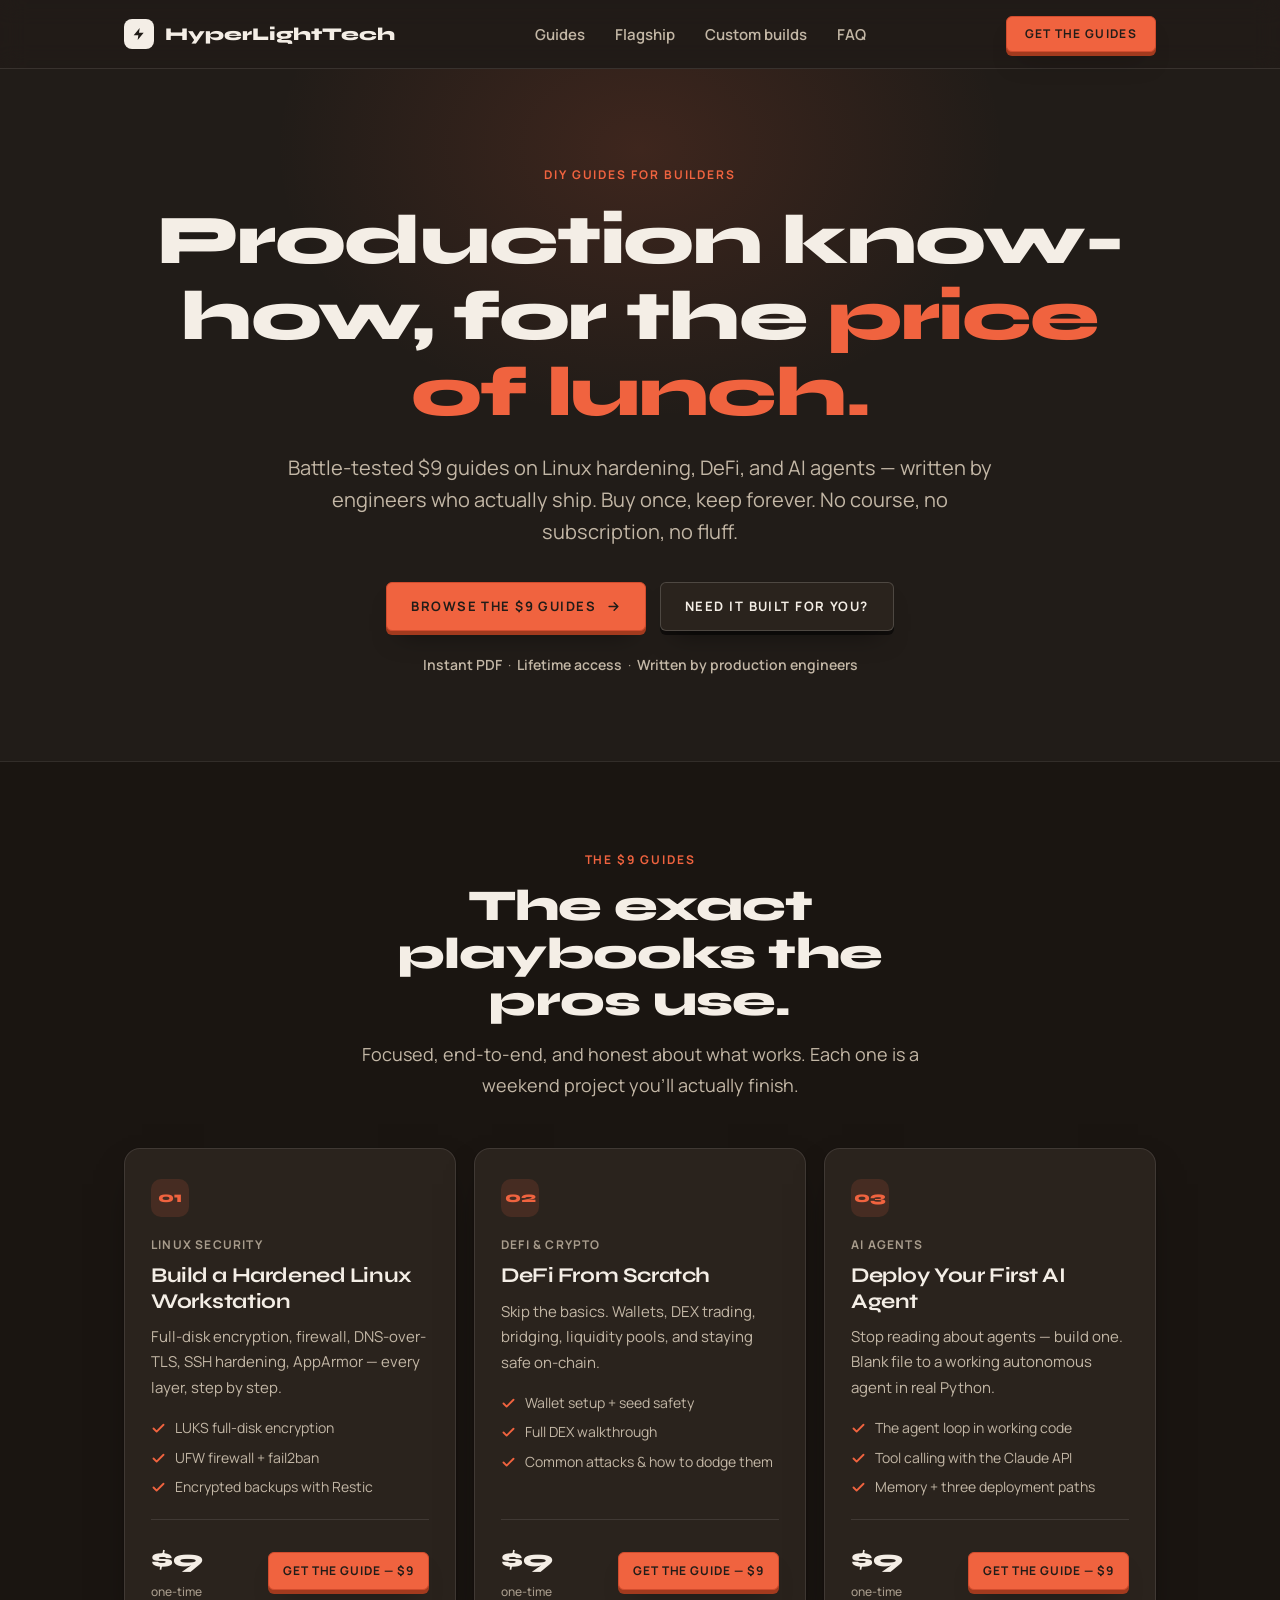
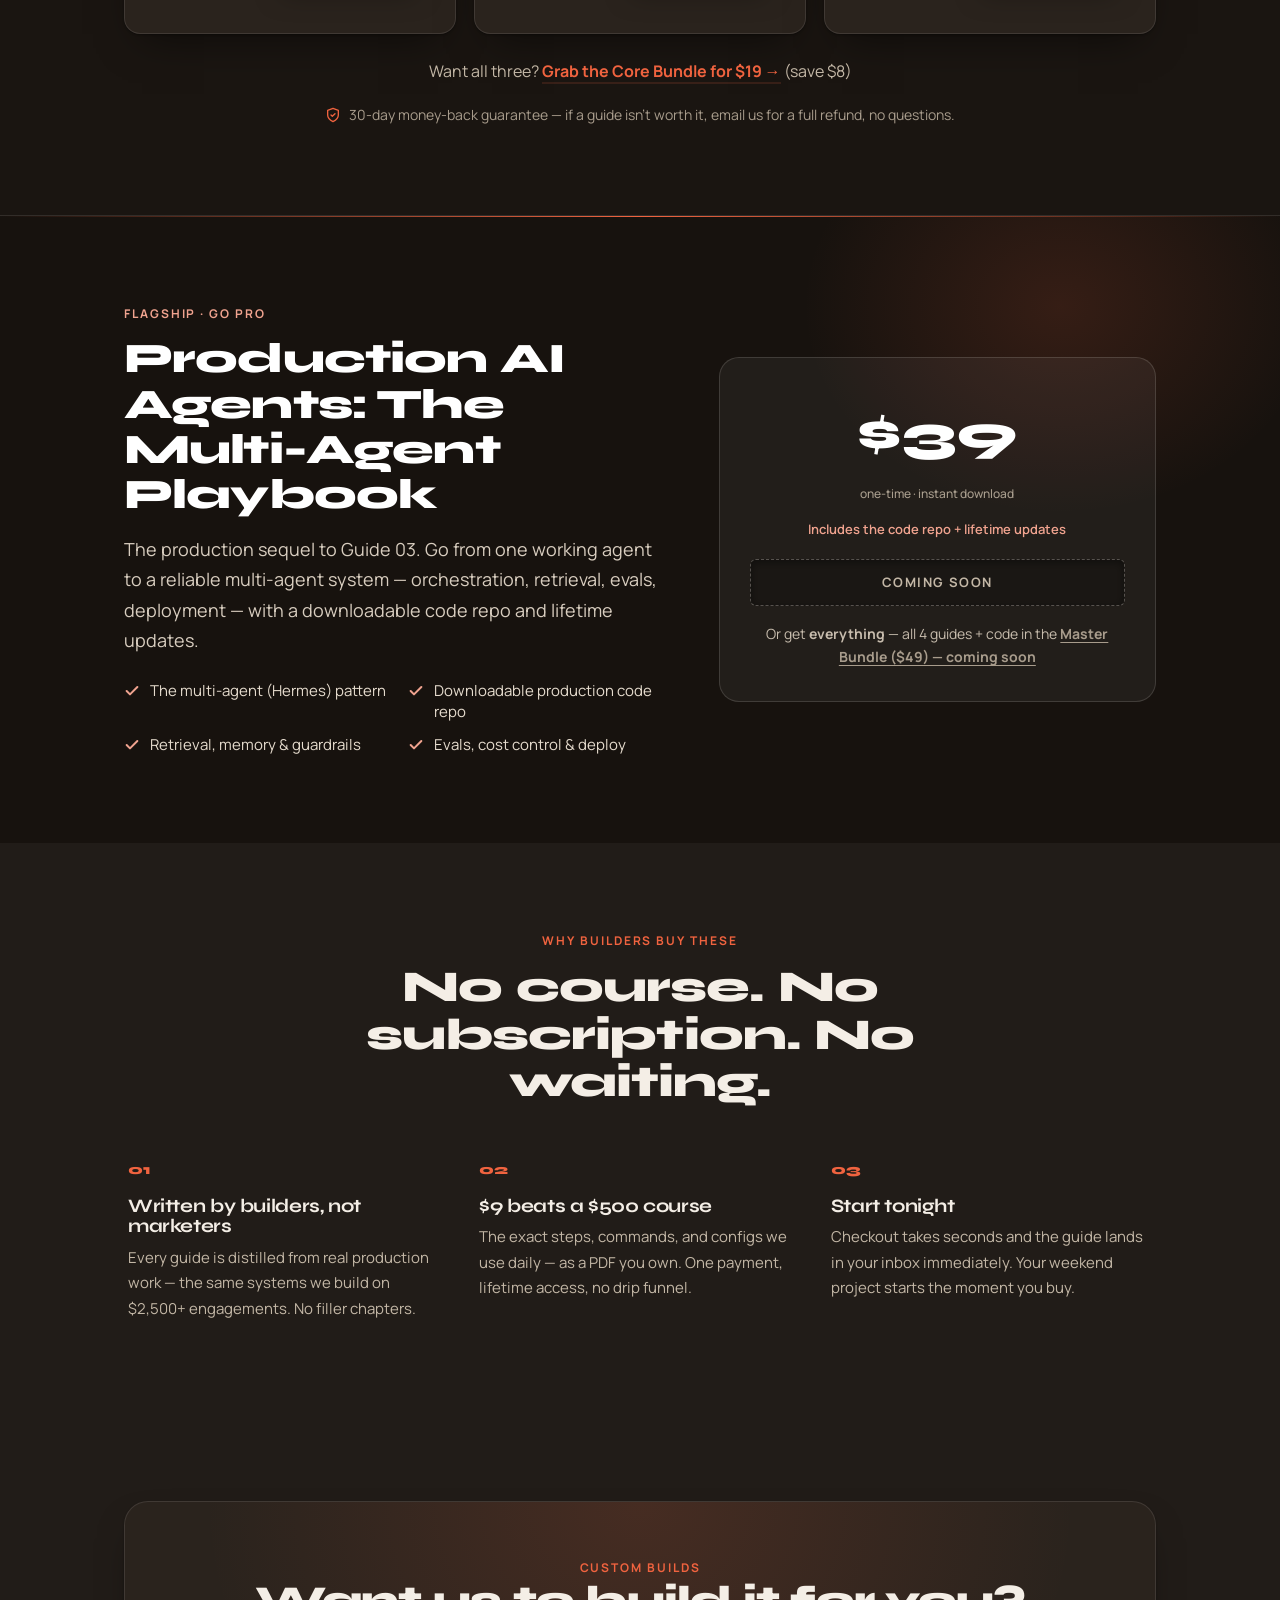
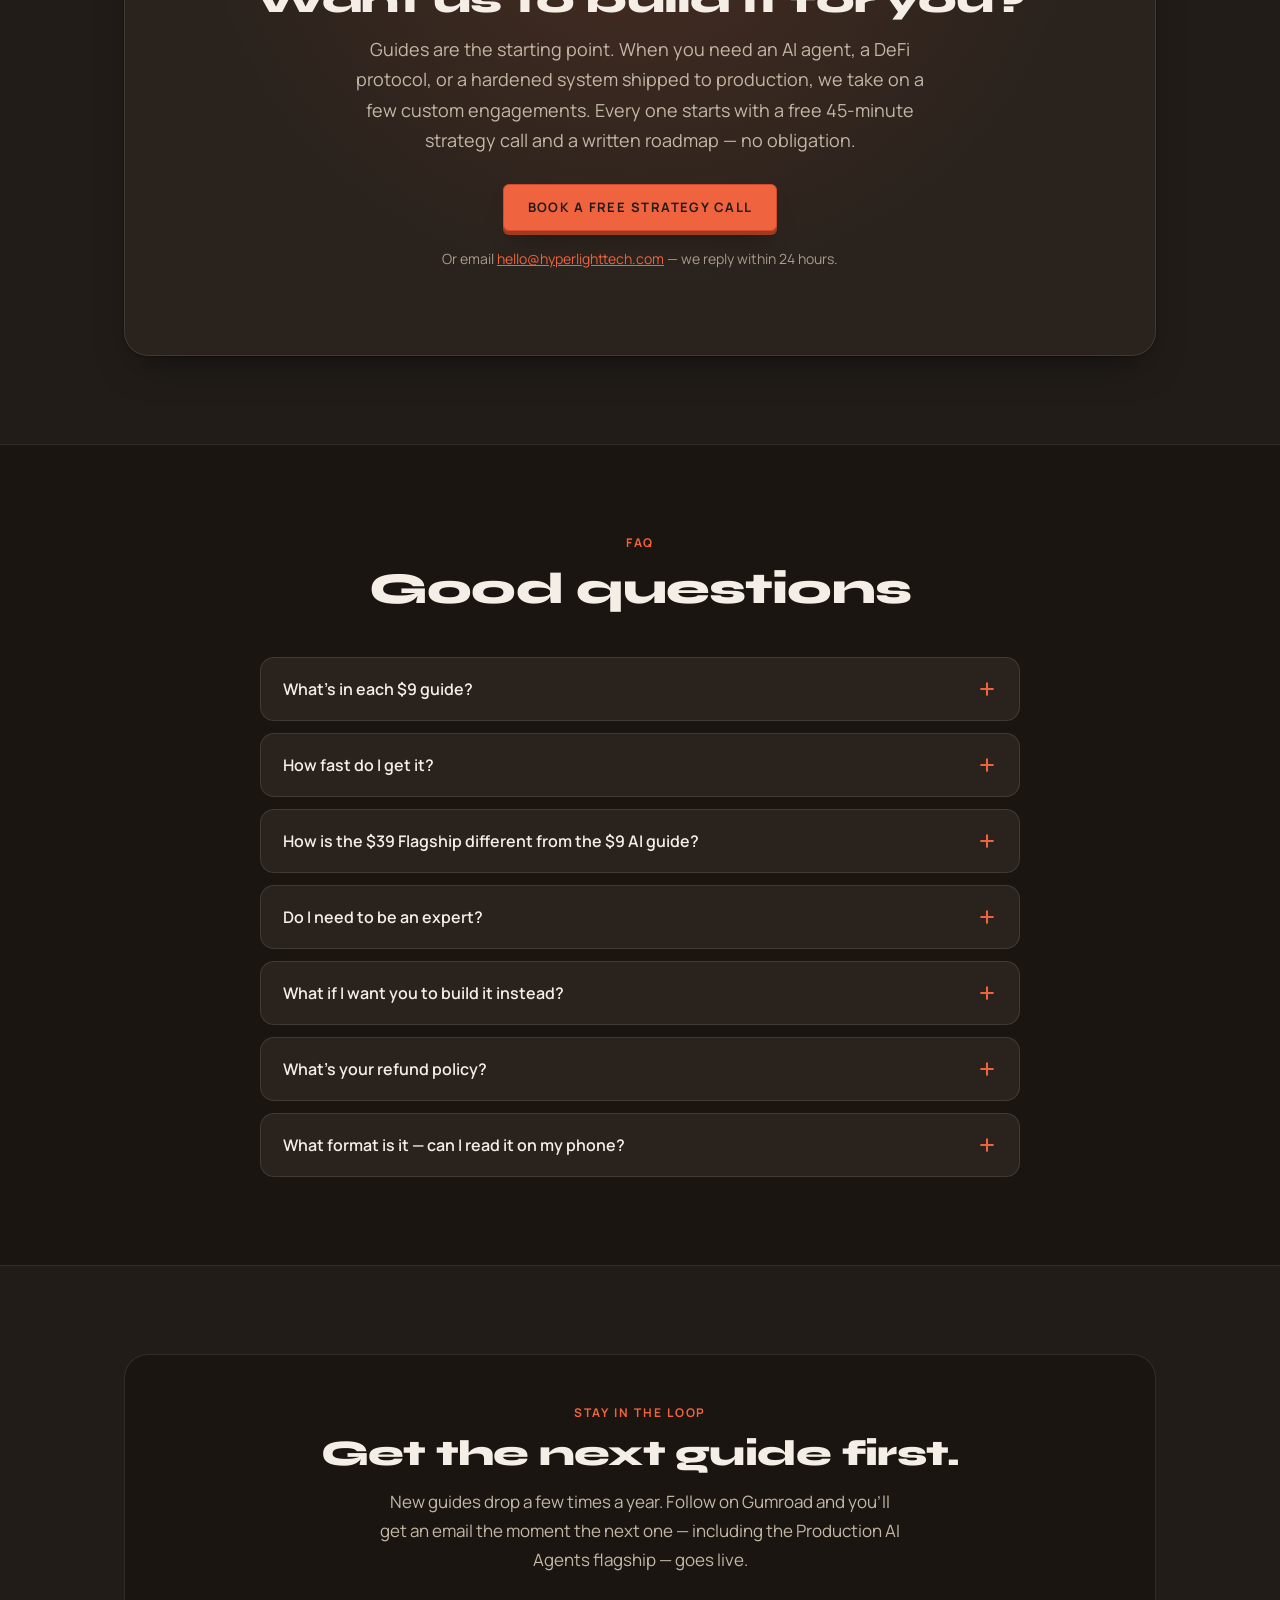
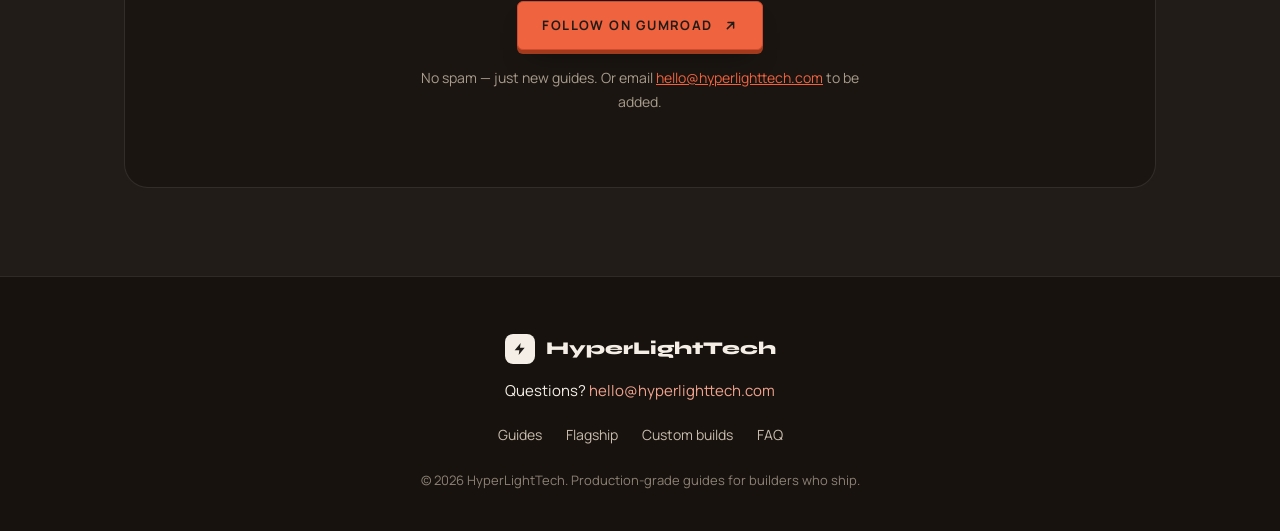
==== commit de49adfe: "Buttons: machined-keys redesign + Gumroad re-skin fix + mobile-nav fix - pills -> squared machined k" ====
--- a/index.html
+++ b/index.html
@@ -64,19 +64,25 @@
     h1,h2,h3{font-family:var(--fh);letter-spacing:-.02em;line-height:1.08;font-weight:800}
     .eyebrow{font-size:12px;font-weight:700;letter-spacing:.16em;text-transform:uppercase;color:var(--accent)}
 
-    /* buttons — friendly pills */
-    .btn{display:inline-flex;align-items:center;gap:9px;font-family:var(--fb);font-weight:700;font-size:15px;
-      padding:14px 26px;border-radius:999px;border:1.5px solid transparent;cursor:pointer;text-decoration:none;
-      transition:transform .15s ease,background .2s,box-shadow .2s,border-color .2s;white-space:nowrap}
-    .btn svg{width:16px;height:16px}
-    .btn-primary{background:var(--accent);color:var(--paper);box-shadow:0 8px 20px -8px var(--accent)}
-    .btn-primary:hover{background:var(--accent-deep);transform:translateY(-2px)}
-    .btn-ghost{background:transparent;color:var(--ink);border-color:var(--line)}
-    .btn-ghost:hover{border-color:var(--ink);transform:translateY(-2px)}
-    .btn-light{background:var(--ink);color:#211C18}
-    .btn-light:hover{background:#fff;transform:translateY(-2px)}
-    .btn-ondark-ghost{background:transparent;color:var(--paper);border-color:rgba(247,243,238,.28)}
-    .btn-ondark-ghost:hover{border-color:var(--paper);transform:translateY(-2px)}
+    /* buttons — machined keys: squared caps, stamped labels, a solid rim, and a press you can feel.
+       Rest = raised 4px on the rim · hover = lifts 1px · active = sinks flush (rim collapses to 0). */
+    .btn{--rim:rgba(0,0,0,.5);display:inline-flex;align-items:center;justify-content:center;gap:10px;
+      font-family:var(--fb);font-weight:700;font-size:13px;letter-spacing:.11em;text-transform:uppercase;line-height:1;
+      padding:16px 24px;border-radius:6px;border:1px solid transparent;cursor:pointer;text-decoration:none;white-space:nowrap;
+      box-shadow:0 4px 0 0 var(--rim),0 16px 26px -14px rgba(0,0,0,.5);
+      transition:transform .12s ease,box-shadow .12s ease,background .2s,border-color .2s,color .2s}
+    .btn svg{width:15px;height:15px;transition:transform .2s ease}
+    .btn:not(.soon):hover{transform:translateY(-1px);box-shadow:0 5px 0 0 var(--rim),0 20px 30px -14px rgba(0,0,0,.55)}
+    .btn:not(.soon):hover svg{transform:translateX(3px)}
+    .btn:not(.soon):active{transform:translateY(4px);box-shadow:0 0 0 0 var(--rim),0 2px 6px -2px rgba(0,0,0,.4)}
+    .btn:focus-visible{outline:2px solid var(--accent);outline-offset:3px}
+    .btn-primary{--rim:#A23A1E;background:var(--accent);border-color:#D14C2E;color:var(--paper)}
+    .btn-primary:hover{background:var(--accent-deep)}
+    .btn-primary:focus-visible{outline-color:var(--ink)}
+    .btn-ghost{--rim:rgba(0,0,0,.55);background:var(--card);border-color:rgba(244,238,230,.18);color:var(--ink)}
+    .btn-ghost:hover{border-color:rgba(240,99,63,.6)}
+    .btn-light{--rim:#B7AB99;background:var(--ink);border-color:rgba(23,18,14,.25);color:#17120E}
+    .btn-light:hover{background:#fff}
 
     /* nav */
     header{position:sticky;top:0;z-index:50;background:rgba(33,28,24,.82);backdrop-filter:blur(12px);border-bottom:1px solid var(--line)}
@@ -87,7 +93,7 @@
     .nav-links{display:flex;align-items:center;gap:30px;list-style:none}
     .nav-links a{font-size:15px;font-weight:600;color:var(--ink-2);text-decoration:none;transition:color .2s}
     .nav-links a:hover{color:var(--ink)}
-    .nav-cta{padding:10px 20px!important;font-size:14px!important}
+    .nav-cta{padding:11px 18px!important;font-size:12px!important}
     .hamburger{display:none;flex-direction:column;gap:5px;background:none;border:none;cursor:pointer;padding:8px}
     .hamburger span{width:22px;height:2px;background:var(--ink);border-radius:2px;transition:.3s}
     .hamburger.open span:nth-child(1){transform:translateY(7px) rotate(45deg)}
@@ -97,9 +103,29 @@
     .mobile-menu.open{display:flex}
     .mobile-menu a{padding:12px 0;font-weight:600;color:var(--ink);text-decoration:none;border-bottom:1px solid var(--line)}
 
-    /* "coming soon" state for checkout buttons whose Gumroad URL isn't set yet */
-    .btn.soon{background:rgba(244,238,230,.08);color:var(--ink-2);box-shadow:none;border-color:var(--line);cursor:default}
+    /* "coming soon" = a recessed empty socket (the slot exists; the key isn't installed yet) */
+    .btn.soon{background:rgba(0,0,0,.22);color:var(--ink-2);border:1px dashed rgba(244,238,230,.28);
+      box-shadow:inset 0 2px 8px rgba(0,0,0,.4);cursor:default}
     a.soon:not(.btn){color:var(--ink-3);cursor:default}
+
+    /* gumroad.js re-skins every a.gumroad-button (its stylesheet loads after this one) and injects a
+       .logo-full wordmark span. Keep its overlay checkout; out-specify its CSS so the links stay OURS.
+       NB: it redefines --accent on the element, so these rules must use literal colors, never var(--accent). */
+    a.btn.gumroad-button{gap:10px;padding:16px 24px;border-radius:6px;border-width:1px;border-style:solid;
+      font-family:var(--fb);font-size:13px;line-height:1;text-decoration:none;
+      transition:transform .12s ease,box-shadow .12s ease,background .2s,border-color .2s,color .2s}
+    a.btn.gumroad-button.btn-primary{background-color:#F0633F;color:var(--paper);border-color:#D14C2E}
+    a.btn.gumroad-button.btn-primary:hover{background-color:var(--accent-deep)}
+    a.btn.gumroad-button.btn-light{background-color:var(--ink);color:#17120E;border-color:rgba(23,18,14,.25)}
+    a.btn.gumroad-button.btn-light:hover{background-color:#fff}
+    .card a.btn.gumroad-button{padding:12px 14px;font-size:12px}
+    .bundle-line a.gumroad-button,.sample-line a.gumroad-button,.flag-master a.gumroad-button{display:inline;
+      padding:0;background:transparent;border:0;border-radius:0;font-family:inherit;font-size:inherit;line-height:inherit}
+    .bundle-line a.gumroad-button,.sample-line a.gumroad-button{color:#F0633F;border-bottom:2px solid var(--accent-soft);text-decoration:none}
+    .bundle-line a.gumroad-button:hover,.sample-line a.gumroad-button:hover{background:transparent;transform:none;box-shadow:none;color:#F0633F;border-bottom-color:#F0633F}
+    .flag-master a.gumroad-button{color:#fff;text-decoration:underline;text-underline-offset:3px}
+    .flag-master a.gumroad-button:hover{background:transparent;transform:none;box-shadow:none;color:#fff}
+    a.gumroad-button span.logo-full{display:none}
 
     /* hero */
     .hero{position:relative;text-align:center;padding:96px 0 84px;overflow:hidden}
@@ -136,7 +162,7 @@
     .card .foot{display:flex;align-items:center;justify-content:space-between;padding-top:18px;border-top:1px solid var(--line)}
     .price{font-family:var(--fh);font-weight:800;font-size:26px}
     .price span{display:block;font-family:var(--fb);font-size:12px;font-weight:500;color:var(--ink-3);letter-spacing:0}
-    .card .btn{padding:11px 20px;font-size:14px}
+    .card .btn{padding:12px 14px;font-size:12px;letter-spacing:.08em}
     .bundle-line{margin-top:24px;text-align:center;font-size:16px;color:var(--ink-2)}
     .bundle-line a{color:var(--accent);font-weight:700;text-decoration:none;border-bottom:2px solid var(--accent-soft)}
     .bundle-line a:hover{border-bottom-color:var(--accent)}
@@ -215,14 +241,14 @@
     .reveal{opacity:0;transform:translateY(16px);animation:rise .7s cubic-bezier(.2,.7,.2,1) forwards}
     .reveal.d1{animation-delay:.08s}.reveal.d2{animation-delay:.16s}.reveal.d3{animation-delay:.24s}.reveal.d4{animation-delay:.32s}
     @keyframes rise{to{opacity:1;transform:none}}
-    @media(prefers-reduced-motion:reduce){.reveal{animation:none;opacity:1;transform:none}}
+    @media(prefers-reduced-motion:reduce){.reveal{animation:none;opacity:1;transform:none}.btn,.btn svg,a.btn.gumroad-button{transition:none}}
 
     @media(max-width:860px){
       .flag-grid{grid-template-columns:1fr;gap:32px}
       .flag-list{grid-template-columns:1fr}
     }
     @media(max-width:760px){
-      .nav-links{display:none}.nav>.nav-cta{display:none}.hamburger{display:flex}
+      .nav-links{display:none}nav>.nav-cta{display:none}.hamburger{display:flex}
       section{padding:64px 0}
       .cards,.steps{grid-template-columns:1fr}
       .hero{padding:72px 0 60px}
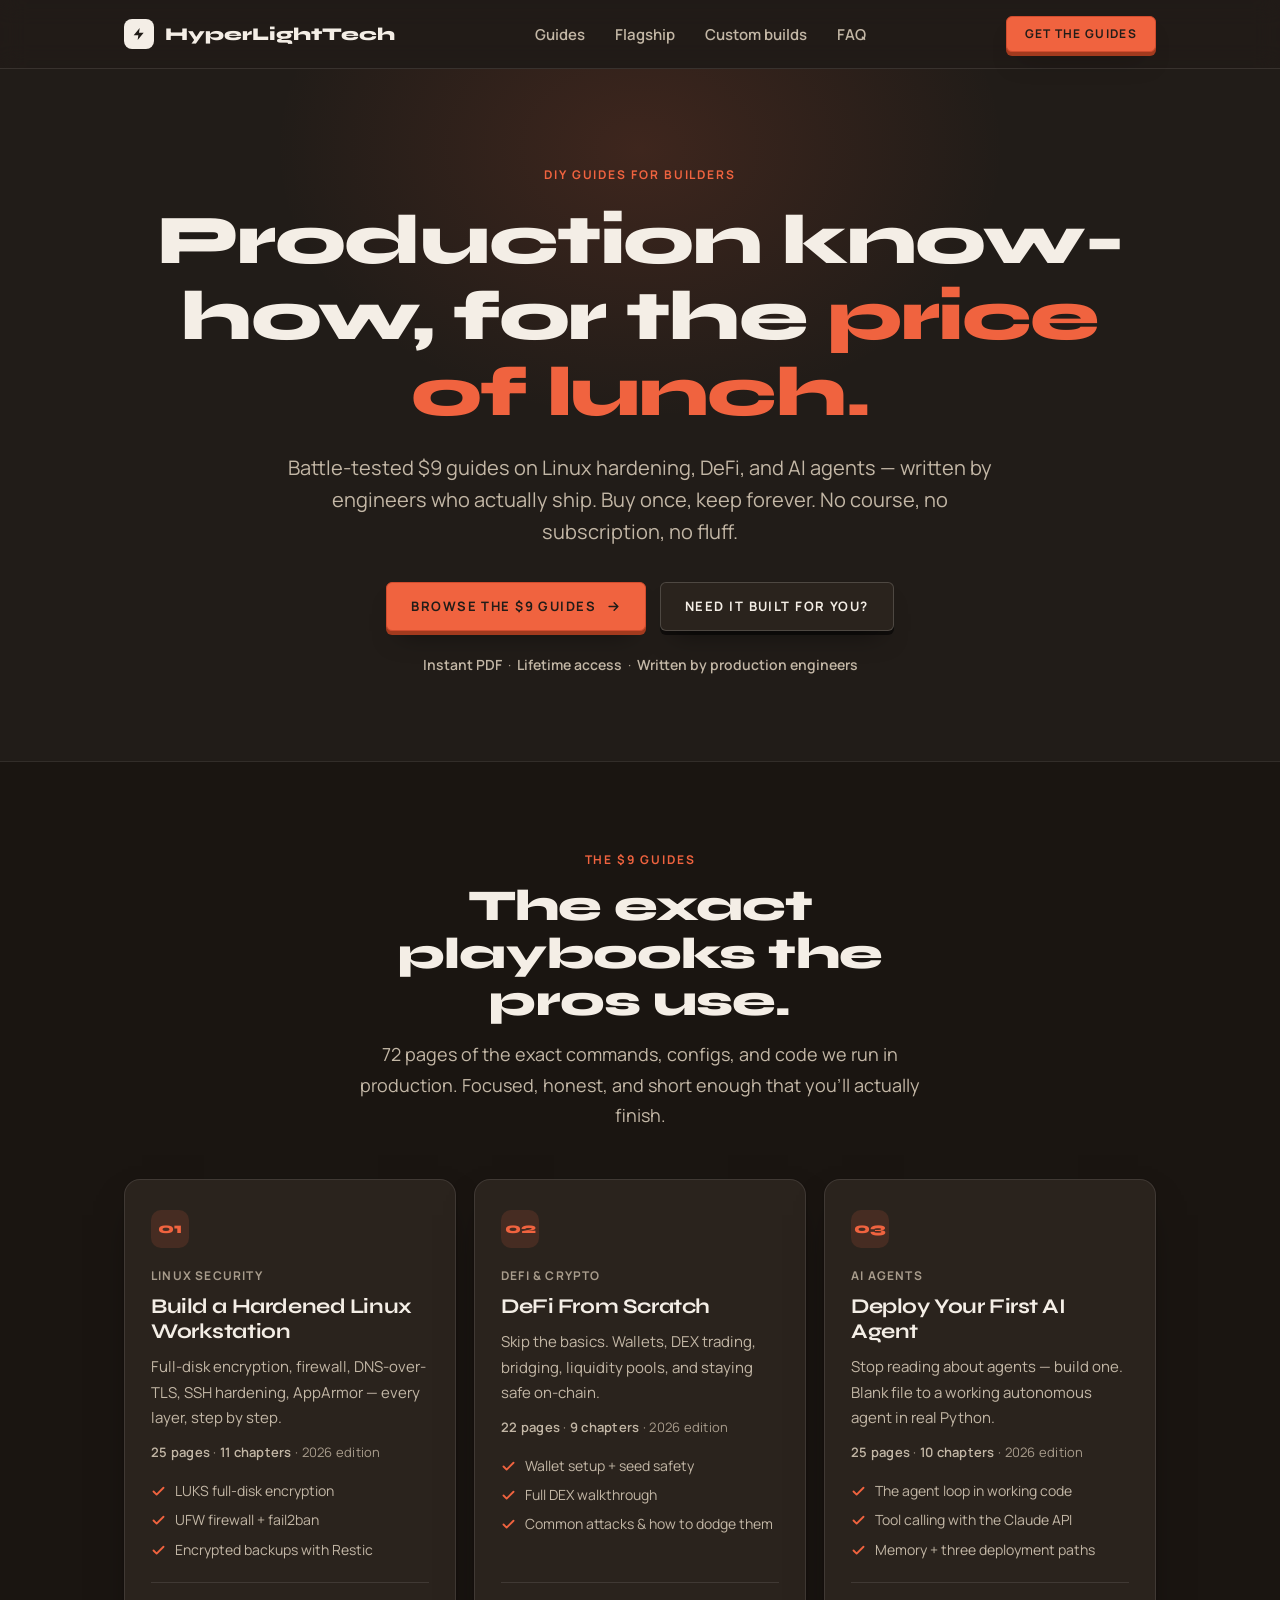
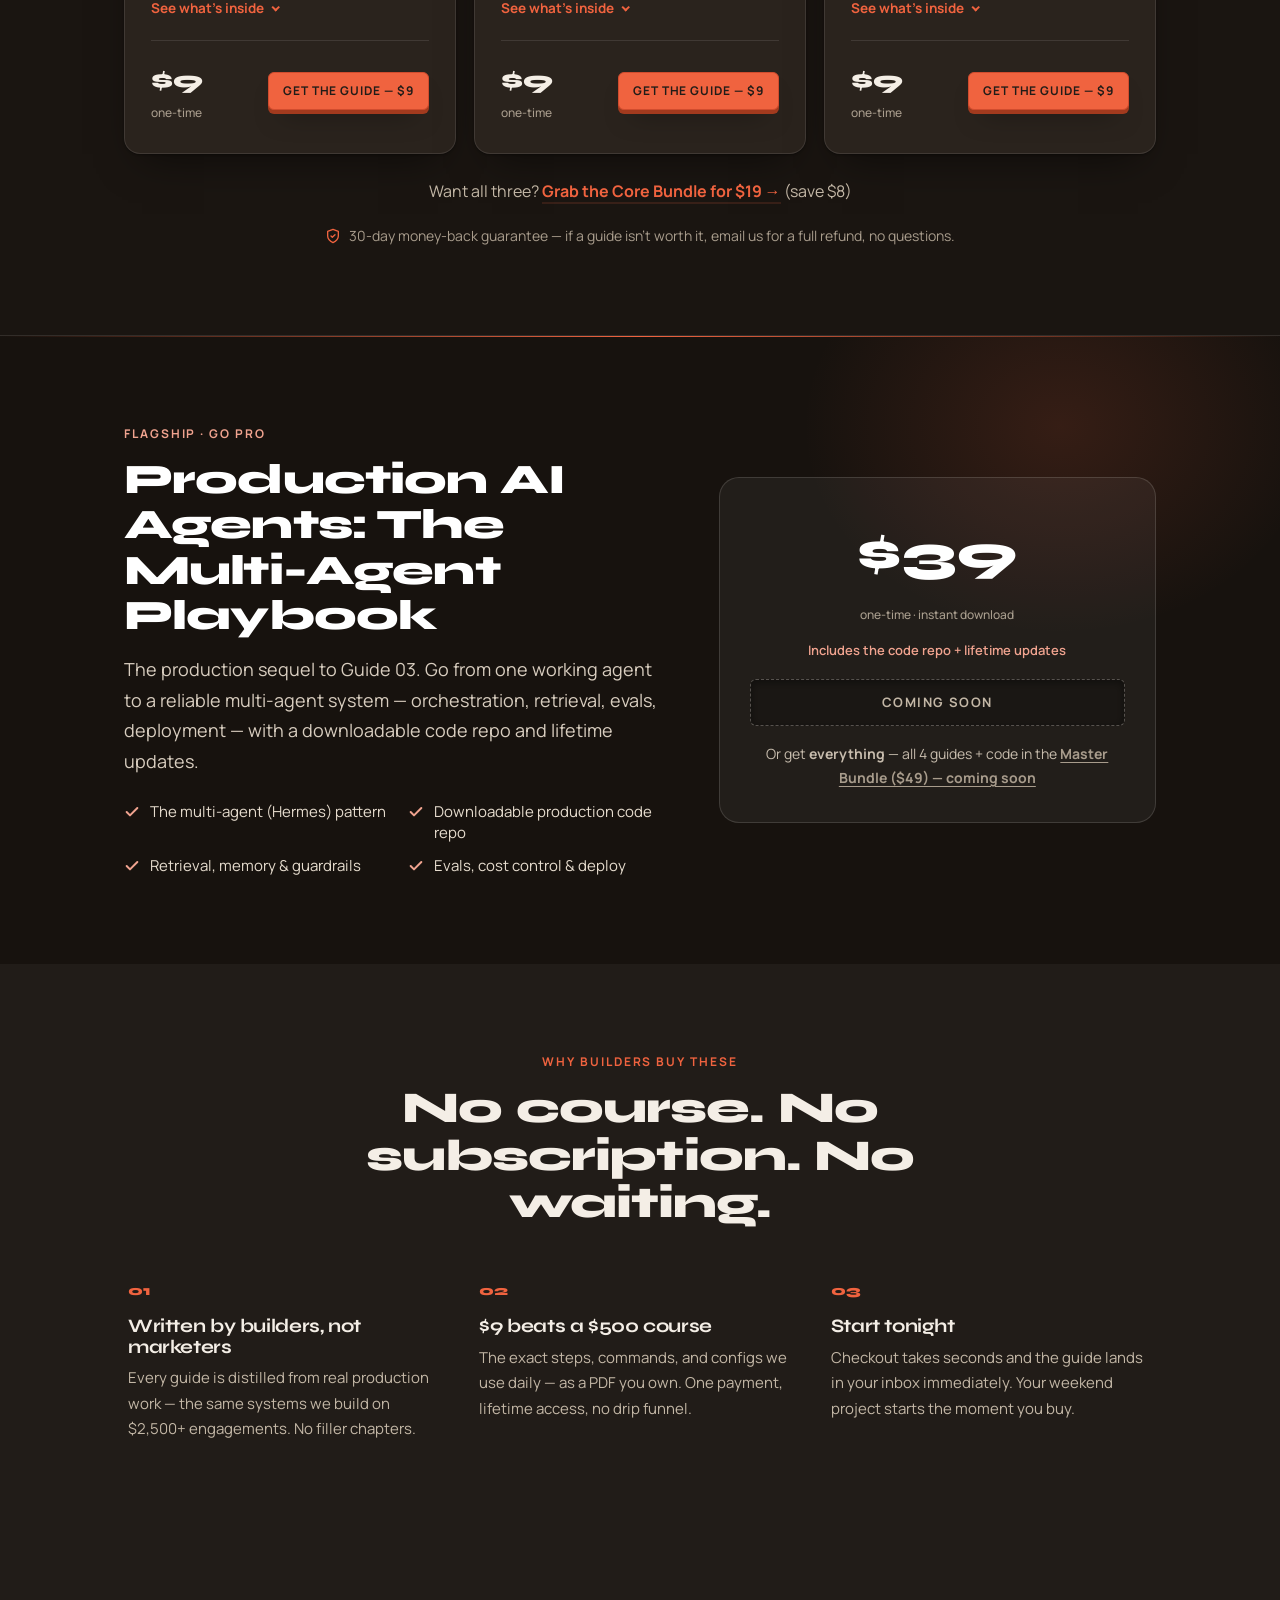
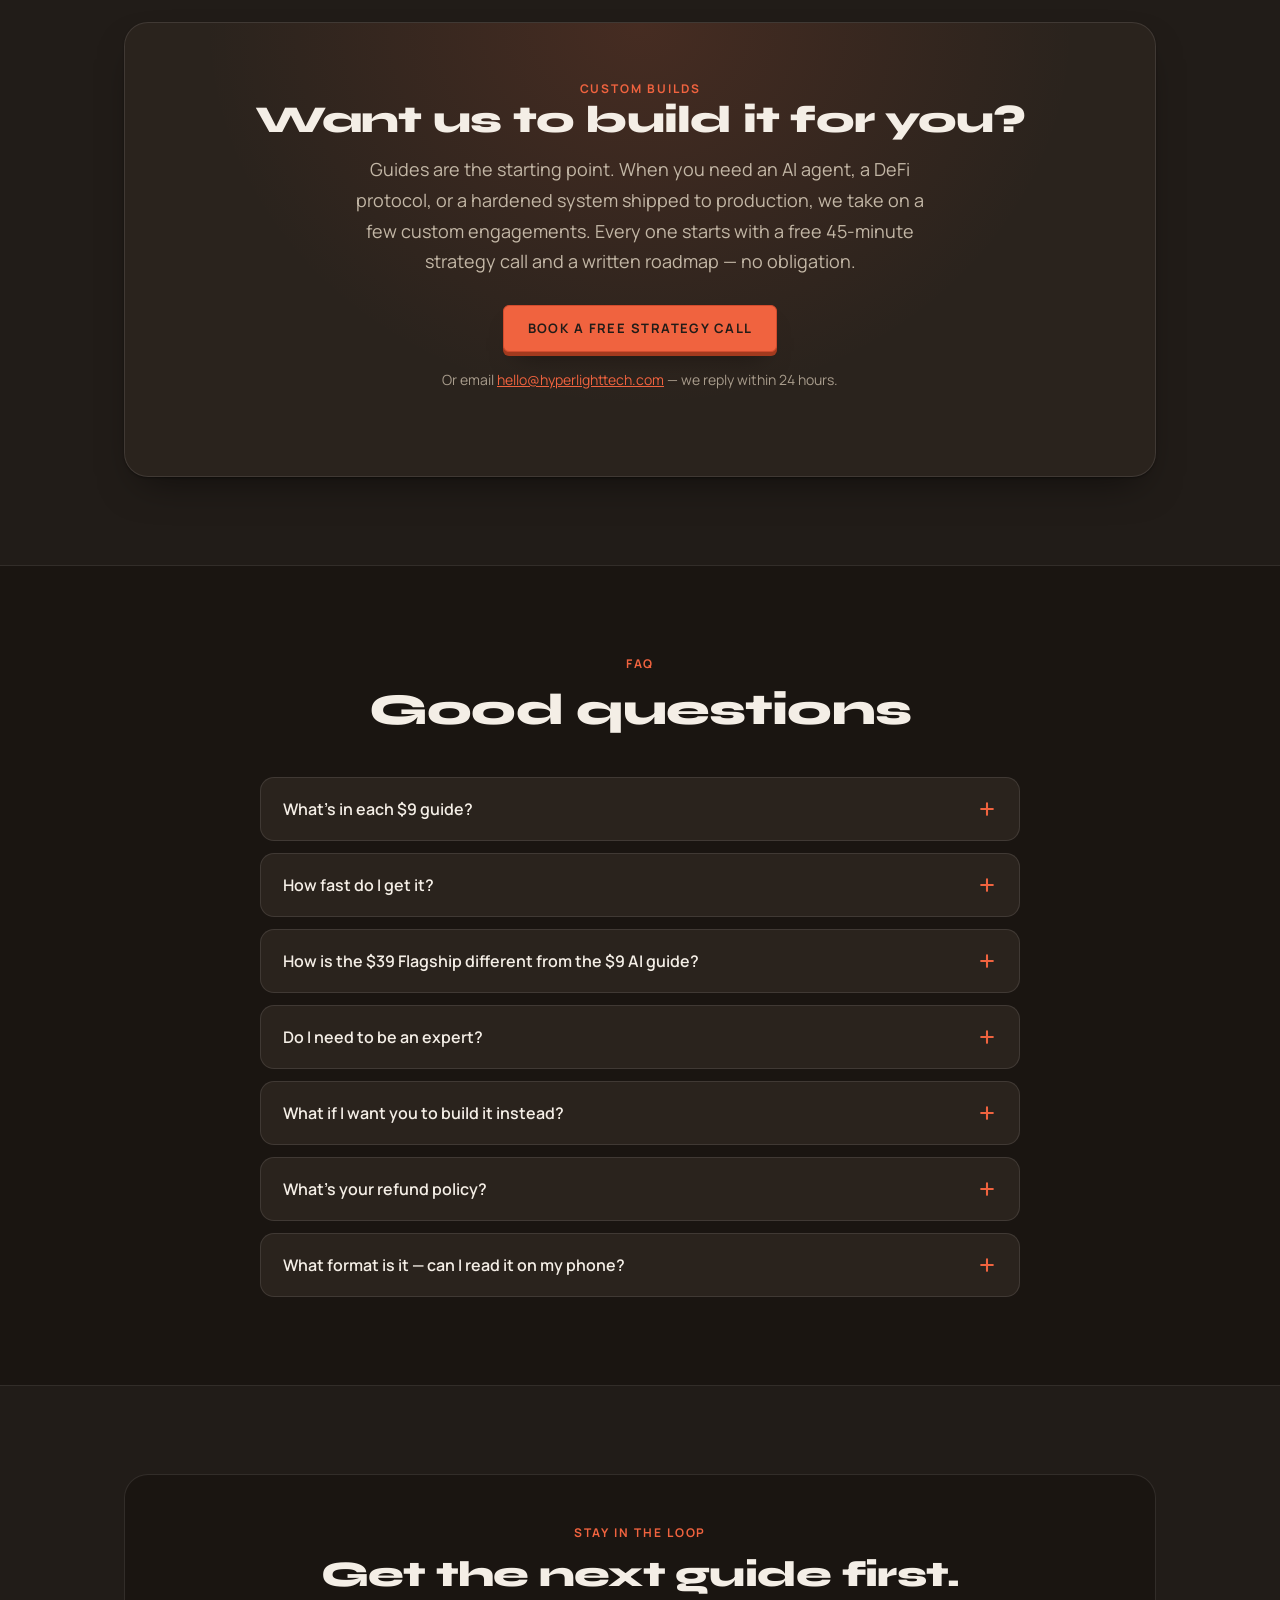
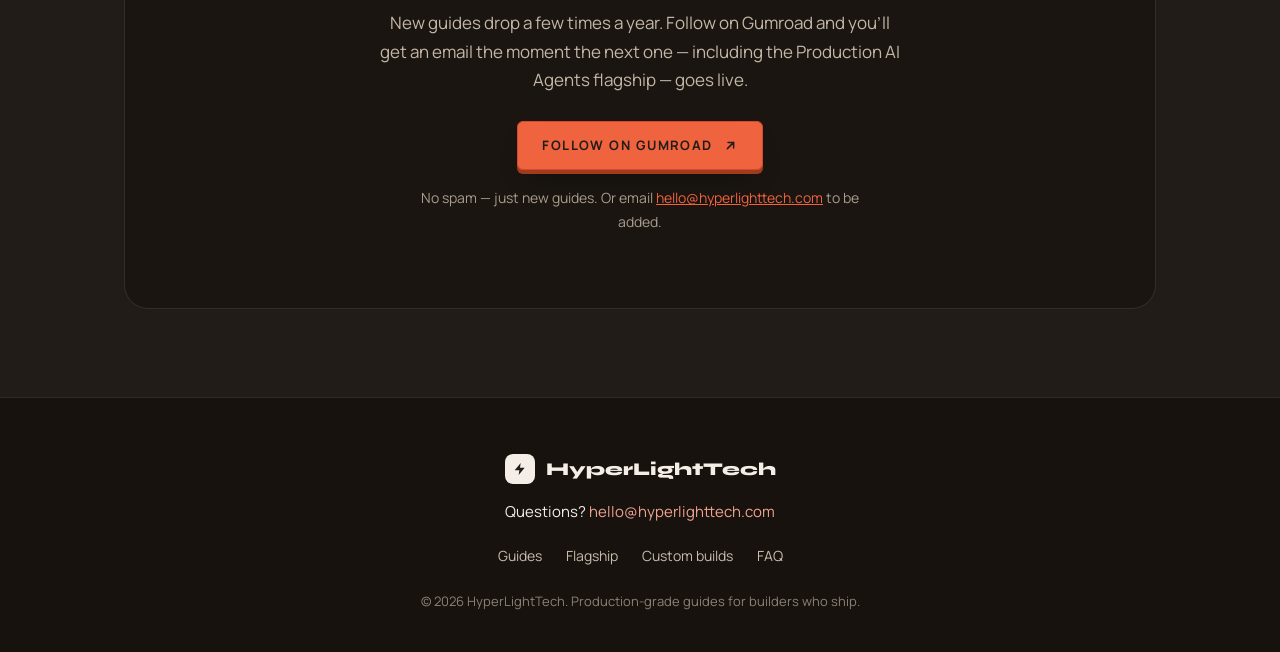
==== commit 89b49a39: "Cards: real specs + chapter TOCs pulled from the guide sources - spec strip per card (pages / chapte" ====
--- a/index.html
+++ b/index.html
@@ -155,10 +155,21 @@
       font-family:var(--fh);font-weight:800;display:grid;place-items:center;font-size:15px;margin-bottom:18px}
     .card .label{font-size:12px;font-weight:700;letter-spacing:.1em;text-transform:uppercase;color:var(--ink-3);margin-bottom:8px}
     .card h3{font-size:21px;font-weight:700;margin-bottom:10px;line-height:1.2}
-    .card .desc{color:var(--ink-2);font-size:15px;margin-bottom:18px}
+    .card .desc{color:var(--ink-2);font-size:15px;margin-bottom:10px}
+    .card .specs{font-size:13px;color:var(--ink-3);margin-bottom:18px;letter-spacing:.02em}
+    .card .specs b{color:var(--ink-2);font-weight:600}
     .card ul{list-style:none;display:flex;flex-direction:column;gap:9px;margin-bottom:22px;flex:1}
     .card li{display:flex;gap:9px;font-size:14px;color:var(--ink-2);line-height:1.45}
     .card li svg{width:15px;height:15px;color:var(--accent);flex-shrink:0;margin-top:3px}
+    .card .toc{margin-bottom:20px;border-top:1px solid var(--line);padding-top:14px}
+    .card .toc summary{cursor:pointer;font-size:13.5px;font-weight:700;color:var(--accent);list-style:none;display:flex;align-items:center;gap:8px}
+    .card .toc summary::-webkit-details-marker{display:none}
+    .card .toc summary::after{content:'';width:6px;height:6px;border-right:2px solid currentColor;border-bottom:2px solid currentColor;transform:rotate(45deg) translateY(-1px);transition:transform .2s}
+    .card .toc[open] summary::after{transform:rotate(-135deg) translateY(-2px)}
+    .card .toc .tmeta{font-size:12.5px;color:var(--ink-3);margin:12px 0 10px}
+    .card .toc ol{margin:0 0 4px 20px;font-size:13.5px;color:var(--ink-2)}
+    .card .toc ol li{display:list-item;margin-bottom:6px;font-size:13.5px;line-height:1.5}
+    .card .toc ol li::marker{color:var(--accent);font-weight:700}
     .card .foot{display:flex;align-items:center;justify-content:space-between;padding-top:18px;border-top:1px solid var(--line)}
     .price{font-family:var(--fh);font-weight:800;font-size:26px}
     .price span{display:block;font-family:var(--fb);font-size:12px;font-weight:500;color:var(--ink-3);letter-spacing:0}
@@ -308,7 +319,7 @@
         <div class="sec-head center">
           <div class="eyebrow">The $9 guides</div>
           <h2>The exact playbooks the pros use.</h2>
-          <p>Focused, end-to-end, and honest about what works. Each one is a weekend project you'll actually finish.</p>
+          <p>72 pages of the exact commands, configs, and code we run in production. Focused, honest, and short enough that you'll actually finish.</p>
         </div>
         <div class="cards">
           <article class="card">
@@ -316,11 +327,29 @@
             <div class="label">Linux security</div>
             <h3>Build a Hardened Linux Workstation</h3>
             <p class="desc">Full-disk encryption, firewall, DNS-over-TLS, SSH hardening, AppArmor — every layer, step by step.</p>
+            <p class="specs"><b>25 pages</b> · <b>11 chapters</b> · 2026 edition</p>
             <ul>
               <li><svg viewBox="0 0 24 24" fill="none" stroke="currentColor" stroke-width="3" stroke-linecap="round" stroke-linejoin="round"><path d="M20 6 9 17l-5-5"/></svg>LUKS full-disk encryption</li>
               <li><svg viewBox="0 0 24 24" fill="none" stroke="currentColor" stroke-width="3" stroke-linecap="round" stroke-linejoin="round"><path d="M20 6 9 17l-5-5"/></svg>UFW firewall + fail2ban</li>
               <li><svg viewBox="0 0 24 24" fill="none" stroke="currentColor" stroke-width="3" stroke-linecap="round" stroke-linejoin="round"><path d="M20 6 9 17l-5-5"/></svg>Encrypted backups with Restic</li>
             </ul>
+            <details class="toc">
+              <summary>See what's inside</summary>
+              <p class="tmeta">Beginner to intermediate · 2–4 hours hands-on · no prior Linux experience needed</p>
+              <ol>
+                <li>Choosing Your Distribution</li>
+                <li>Installation</li>
+                <li>Full-Disk Encryption</li>
+                <li>User &amp; Sudo Security</li>
+                <li>Firewall with UFW</li>
+                <li>System Updates</li>
+                <li>DNS Hardening</li>
+                <li>Browser Hardening</li>
+                <li>SSH Hardening</li>
+                <li>AppArmor</li>
+                <li>Operational Security</li>
+              </ol>
+            </details>
             <div class="foot">
               <div class="price">$9<span>one-time</span></div>
               <a class="btn btn-primary" href="https://hyperlighttech.gumroad.com/l/linux-guide" target="_blank" rel="noopener noreferrer">Get the guide — $9</a>
@@ -331,11 +360,27 @@
             <div class="label">DeFi &amp; crypto</div>
             <h3>DeFi From Scratch</h3>
             <p class="desc">Skip the basics. Wallets, DEX trading, bridging, liquidity pools, and staying safe on-chain.</p>
+            <p class="specs"><b>22 pages</b> · <b>9 chapters</b> · 2026 edition</p>
             <ul>
               <li><svg viewBox="0 0 24 24" fill="none" stroke="currentColor" stroke-width="3" stroke-linecap="round" stroke-linejoin="round"><path d="M20 6 9 17l-5-5"/></svg>Wallet setup + seed safety</li>
               <li><svg viewBox="0 0 24 24" fill="none" stroke="currentColor" stroke-width="3" stroke-linecap="round" stroke-linejoin="round"><path d="M20 6 9 17l-5-5"/></svg>Full DEX walkthrough</li>
               <li><svg viewBox="0 0 24 24" fill="none" stroke="currentColor" stroke-width="3" stroke-linecap="round" stroke-linejoin="round"><path d="M20 6 9 17l-5-5"/></svg>Common attacks &amp; how to dodge them</li>
             </ul>
+            <details class="toc">
+              <summary>See what's inside</summary>
+              <p class="tmeta">Beginner-friendly · all you need is some crypto on an exchange · covers Ethereum, Arbitrum &amp; Base</p>
+              <ol>
+                <li>The DeFi Stack</li>
+                <li>Your First Wallet</li>
+                <li>Getting Funds On-Chain</li>
+                <li>Tokens and Token Standards</li>
+                <li>Your First DEX Trade</li>
+                <li>Bridging Between Chains</li>
+                <li>Yield and Liquidity Pools</li>
+                <li>Staying Safe in DeFi</li>
+                <li>Reading On-Chain Data</li>
+              </ol>
+            </details>
             <div class="foot">
               <div class="price">$9<span>one-time</span></div>
               <a class="btn btn-primary" href="https://hyperlighttech.gumroad.com/l/defi-guide" target="_blank" rel="noopener noreferrer">Get the guide — $9</a>
@@ -346,11 +391,28 @@
             <div class="label">AI agents</div>
             <h3>Deploy Your First AI Agent</h3>
             <p class="desc">Stop reading about agents — build one. Blank file to a working autonomous agent in real Python.</p>
+            <p class="specs"><b>25 pages</b> · <b>10 chapters</b> · 2026 edition</p>
             <ul>
               <li><svg viewBox="0 0 24 24" fill="none" stroke="currentColor" stroke-width="3" stroke-linecap="round" stroke-linejoin="round"><path d="M20 6 9 17l-5-5"/></svg>The agent loop in working code</li>
               <li><svg viewBox="0 0 24 24" fill="none" stroke="currentColor" stroke-width="3" stroke-linecap="round" stroke-linejoin="round"><path d="M20 6 9 17l-5-5"/></svg>Tool calling with the Claude API</li>
               <li><svg viewBox="0 0 24 24" fill="none" stroke="currentColor" stroke-width="3" stroke-linecap="round" stroke-linejoin="round"><path d="M20 6 9 17l-5-5"/></svg>Memory + three deployment paths</li>
             </ul>
+            <details class="toc">
+              <summary>See what's inside</summary>
+              <p class="tmeta">Basic Python is all you need · you'll finish with a working research agent</p>
+              <ol>
+                <li>How AI Agents Work</li>
+                <li>Setting Up Your Environment</li>
+                <li>Your First API Call</li>
+                <li>Giving Your Agent Tools</li>
+                <li>The Agent Loop</li>
+                <li>A Real Working Agent</li>
+                <li>Memory and State</li>
+                <li>Multi-Agent Systems</li>
+                <li>Deployment</li>
+                <li>Best Practices</li>
+              </ol>
+            </details>
             <div class="foot">
               <div class="price">$9<span>one-time</span></div>
               <a class="btn btn-primary" href="https://hyperlighttech.gumroad.com/l/ai-agent-guide" target="_blank" rel="noopener noreferrer">Get the guide — $9</a>
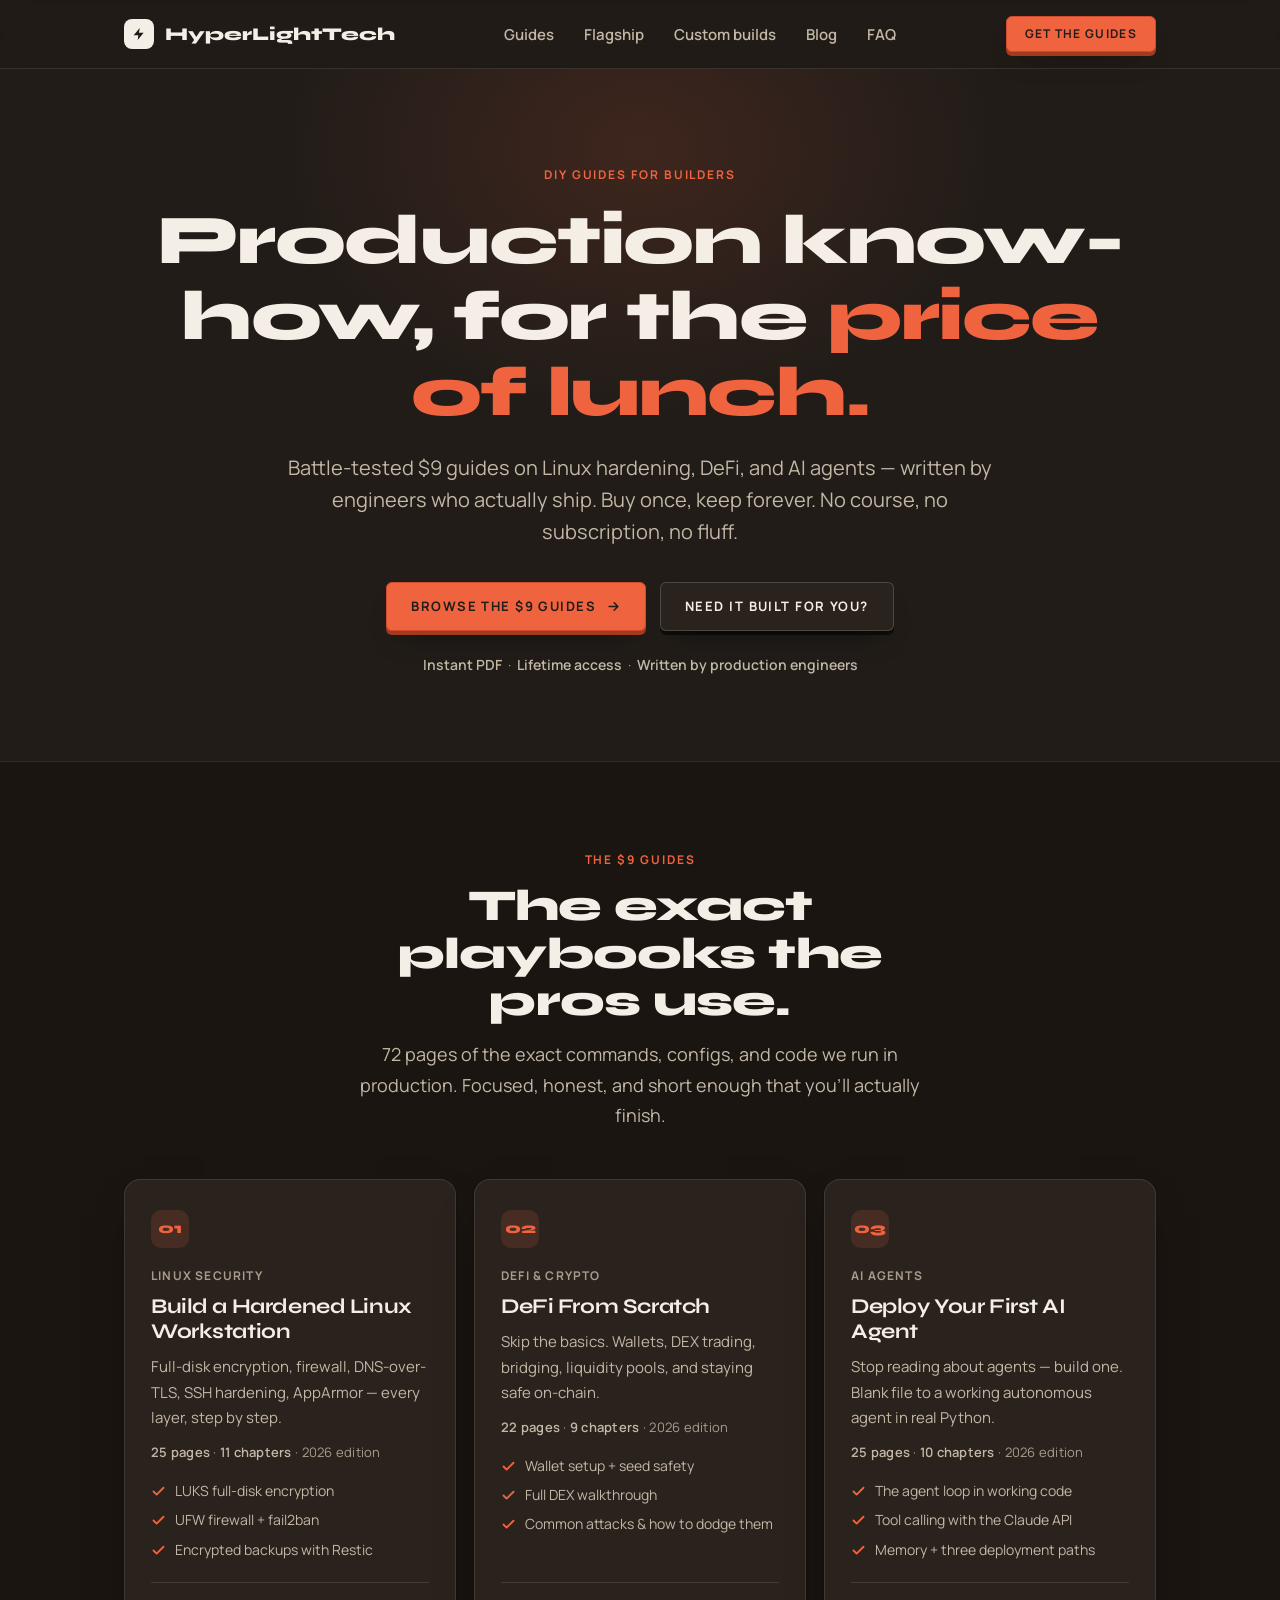
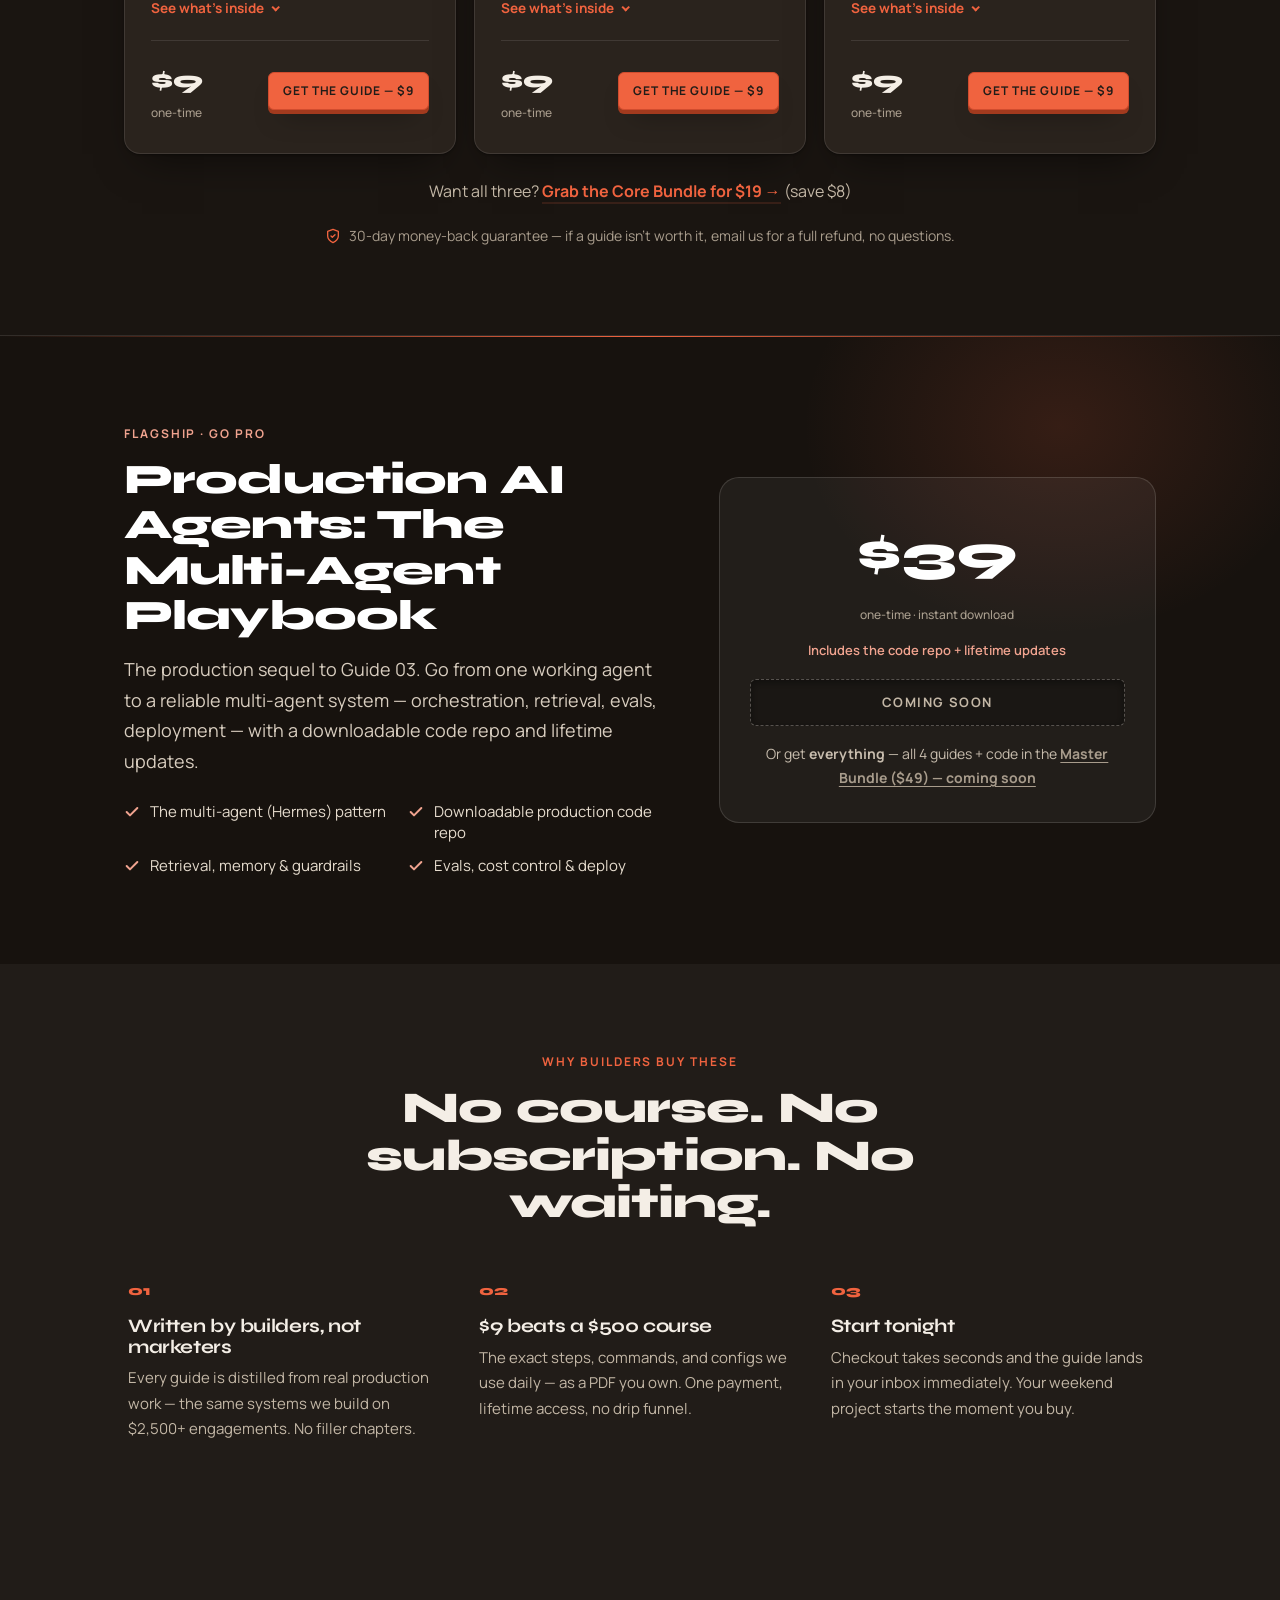
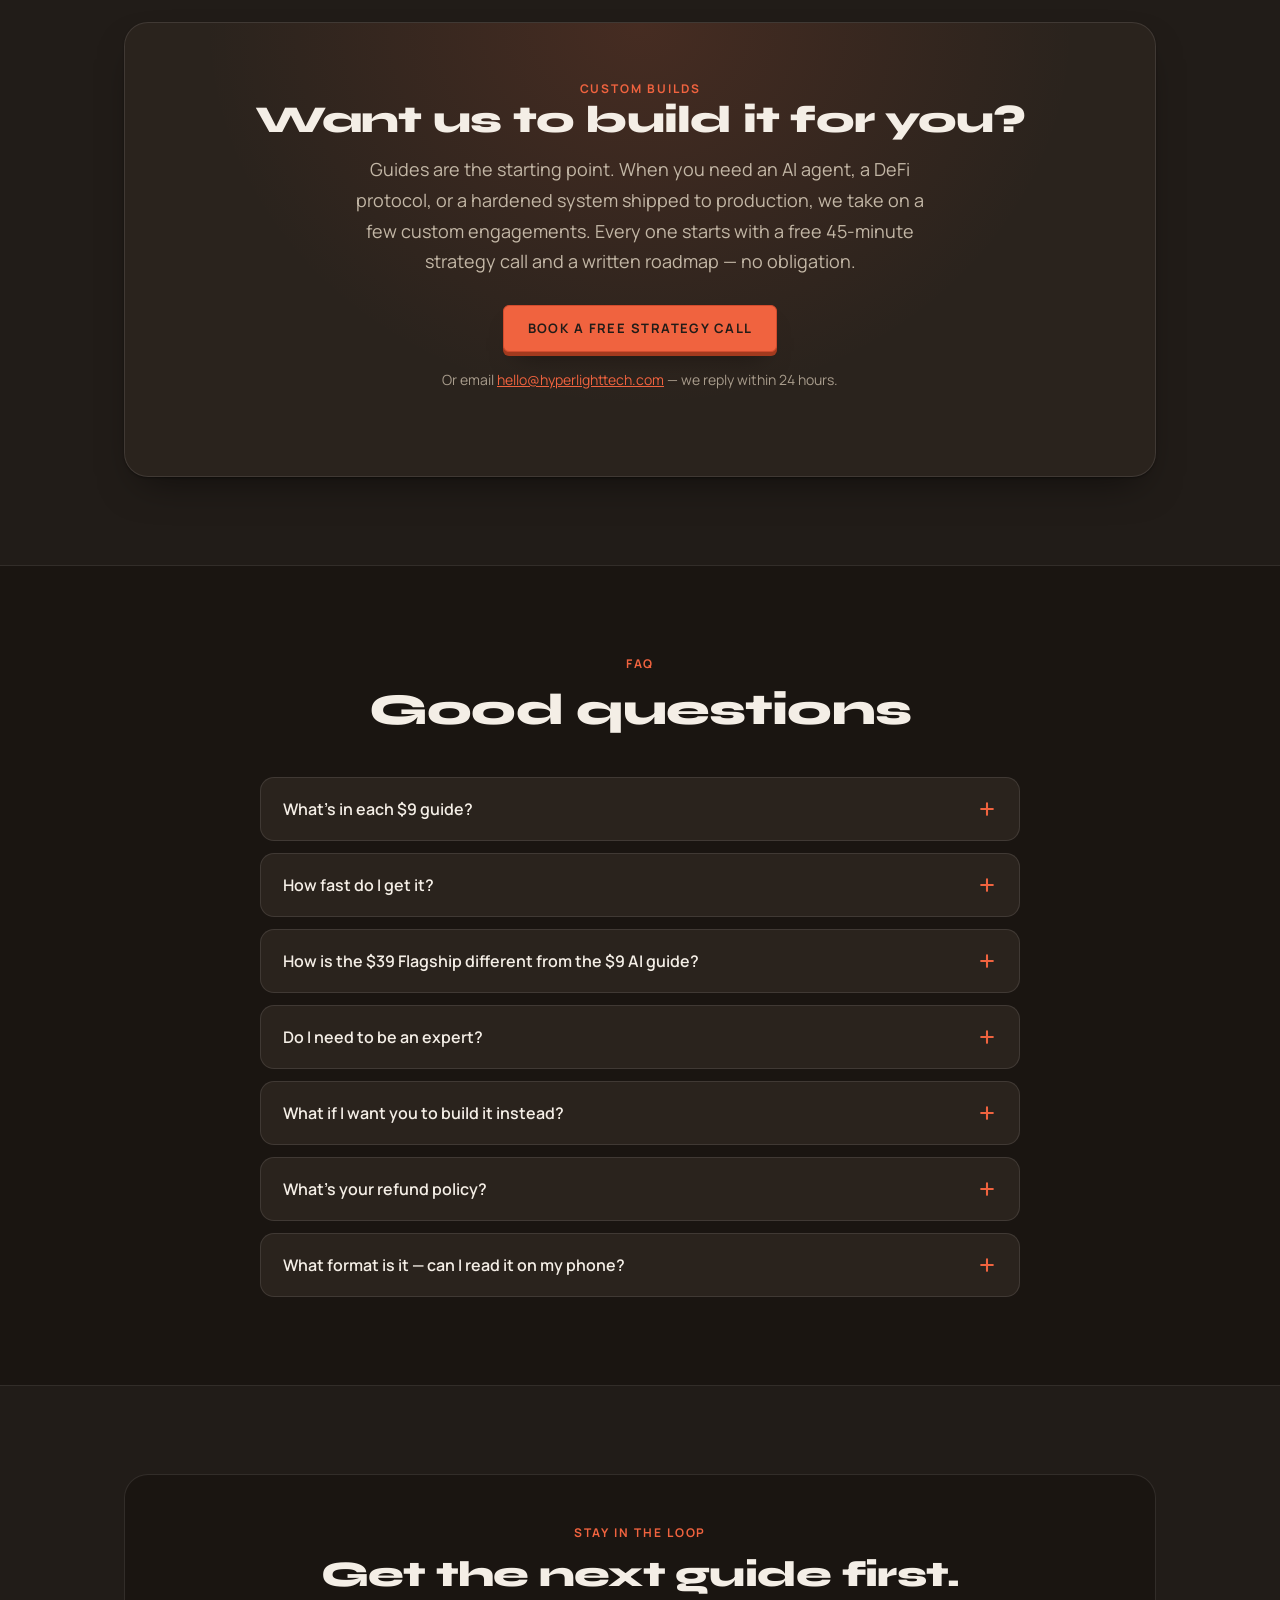
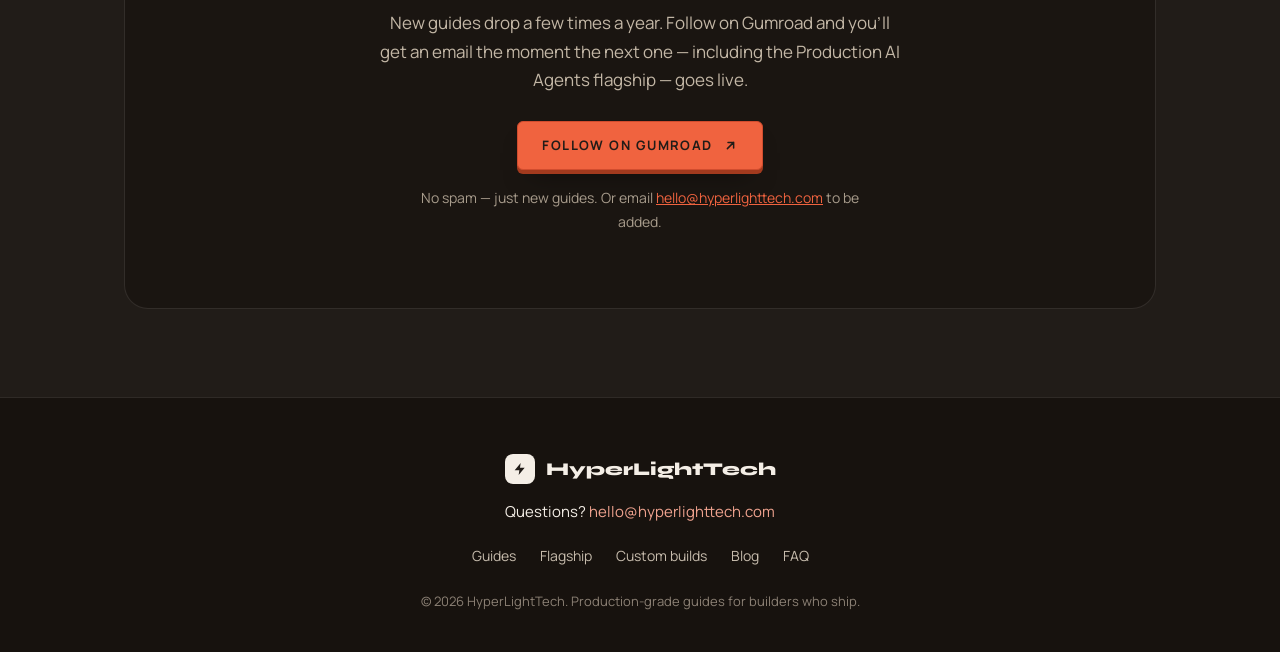
==== commit 822bb415: "Blog: SEO content engine — index + 3 articles carved from the real guides The biggest non-owner-gate" ====
--- a/index.html
+++ b/index.html
@@ -5,19 +5,26 @@
   <meta name="viewport" content="width=device-width, initial-scale=1.0">
   <meta name="description" content="HyperLightTech — production-grade $9 DIY guides for Linux security, DeFi, and AI agents. Written by engineers who ship. Instant download, yours forever.">
   <title>HyperLightTech — $9 DIY guides for builders: Linux, DeFi &amp; AI agents</title>
+  <!-- INTERIM canonical host: hyperlighttech.com does not resolve yet (no DNS). All absolute URLs
+       use the live GitHub Pages URL so search engines + social cards work TODAY. When the domain is
+       live: grep "defi369.github.io/HyperLightSite" across the repo, replace with hyperlighttech.com,
+       and add a CNAME file for Pages. -->
   <meta property="og:type" content="website">
-  <meta property="og:url" content="https://hyperlighttech.com/">
+  <meta property="og:url" content="https://defi369.github.io/HyperLightSite/">
   <meta property="og:title" content="HyperLightTech — $9 DIY guides for builders">
   <meta property="og:description" content="Battle-tested playbooks from production engineers. $9 per guide, instant download. The new Production AI Agents flagship is $39.">
-  <meta property="og:image" content="https://hyperlighttech.com/og-image.png">
+  <meta property="og:image" content="https://defi369.github.io/HyperLightSite/og-image.png">
+  <meta property="og:image:width" content="1200">
+  <meta property="og:image:height" content="630">
+  <meta property="og:image:alt" content="HyperLightTech — production know-how for $9: Linux, DeFi and AI agent guides">
   <meta name="twitter:card" content="summary_large_image">
   <meta name="twitter:title" content="HyperLightTech — $9 DIY guides for builders">
   <meta name="twitter:description" content="Battle-tested guides on Linux, DeFi &amp; AI agents — written by engineers who ship. Buy once, keep forever.">
   <meta name="theme-color" content="#211C18">
-  <link rel="canonical" href="https://hyperlighttech.com/">
+  <link rel="canonical" href="https://defi369.github.io/HyperLightSite/">
   <link rel="icon" href="favicon.svg" type="image/svg+xml">
   <script type="application/ld+json">
-   {"@context":"https://schema.org","@type":"Organization","name":"HyperLightTech","url":"https://hyperlighttech.com","email":"hello@hyperlighttech.com","description":"Production-grade $9 DIY guides for Linux security, DeFi, and AI agents. Instant PDF download.","offers":[{"@type":"Offer","price":"9","priceCurrency":"USD","name":"Single DIY Guide"},{"@type":"Offer","price":"19","priceCurrency":"USD","name":"Core Guide Bundle (3 guides)"},{"@type":"Offer","price":"39","priceCurrency":"USD","name":"Production AI Agents Flagship Guide"},{"@type":"Offer","price":"49","priceCurrency":"USD","name":"Master Bundle — All 4 Guides + Code"}]}
+   {"@context":"https://schema.org","@type":"Organization","name":"HyperLightTech","url":"https://defi369.github.io/HyperLightSite/","email":"hello@hyperlighttech.com","description":"Production-grade $9 DIY guides for Linux security, DeFi, and AI agents. Instant PDF download.","offers":[{"@type":"Offer","price":"9","priceCurrency":"USD","name":"Single DIY Guide"},{"@type":"Offer","price":"19","priceCurrency":"USD","name":"Core Guide Bundle (3 guides)"},{"@type":"Offer","price":"39","priceCurrency":"USD","name":"Production AI Agents Flagship Guide"},{"@type":"Offer","price":"49","priceCurrency":"USD","name":"Master Bundle — All 4 Guides + Code"}]}
   </script>
   <script type="application/ld+json">
    {"@context":"https://schema.org","@graph":[
@@ -273,7 +280,7 @@
   <header>
     <div class="wrap">
       <nav>
-        <a href="/" class="logo">
+        <a href="./" class="logo">
           <span class="mark"><svg viewBox="0 0 24 24" fill="none" stroke="currentColor" stroke-width="2.2" stroke-linejoin="round"><path d="M13 3 4 14h7l-1 7 9-11h-7z" fill="currentColor" stroke="none"/></svg></span>
           HyperLightTech
         </a>
@@ -281,6 +288,7 @@
           <li><a href="#guides">Guides</a></li>
           <li><a href="#flagship">Flagship</a></li>
           <li><a href="#build">Custom builds</a></li>
+          <li><a href="blog/">Blog</a></li>
           <li><a href="#faq">FAQ</a></li>
         </ul>
         <a href="#guides" class="btn btn-primary nav-cta">Get the guides</a>
@@ -291,6 +299,7 @@
       <a href="#guides" onclick="closeMenu()">Guides</a>
       <a href="#flagship" onclick="closeMenu()">Flagship</a>
       <a href="#build" onclick="closeMenu()">Custom builds</a>
+      <a href="blog/" onclick="closeMenu()">Blog</a>
       <a href="#faq" onclick="closeMenu()">FAQ</a>
     </div>
   </header>
@@ -560,7 +569,7 @@
 
   <footer>
     <div class="wrap">
-      <a href="/" class="logo">
+      <a href="./" class="logo">
         <span class="mark"><svg viewBox="0 0 24 24" fill="none" stroke="currentColor" stroke-width="2.2" stroke-linejoin="round"><path d="M13 3 4 14h7l-1 7 9-11h-7z" fill="currentColor" stroke="none"/></svg></span>
         HyperLightTech
       </a>
@@ -569,6 +578,7 @@
         <a href="#guides">Guides</a>
         <a href="#flagship">Flagship</a>
         <a href="#build">Custom builds</a>
+        <a href="blog/">Blog</a>
         <a href="#faq">FAQ</a>
       </div>
       <p class="copy">© 2026 HyperLightTech. Production-grade guides for builders who ship.</p>
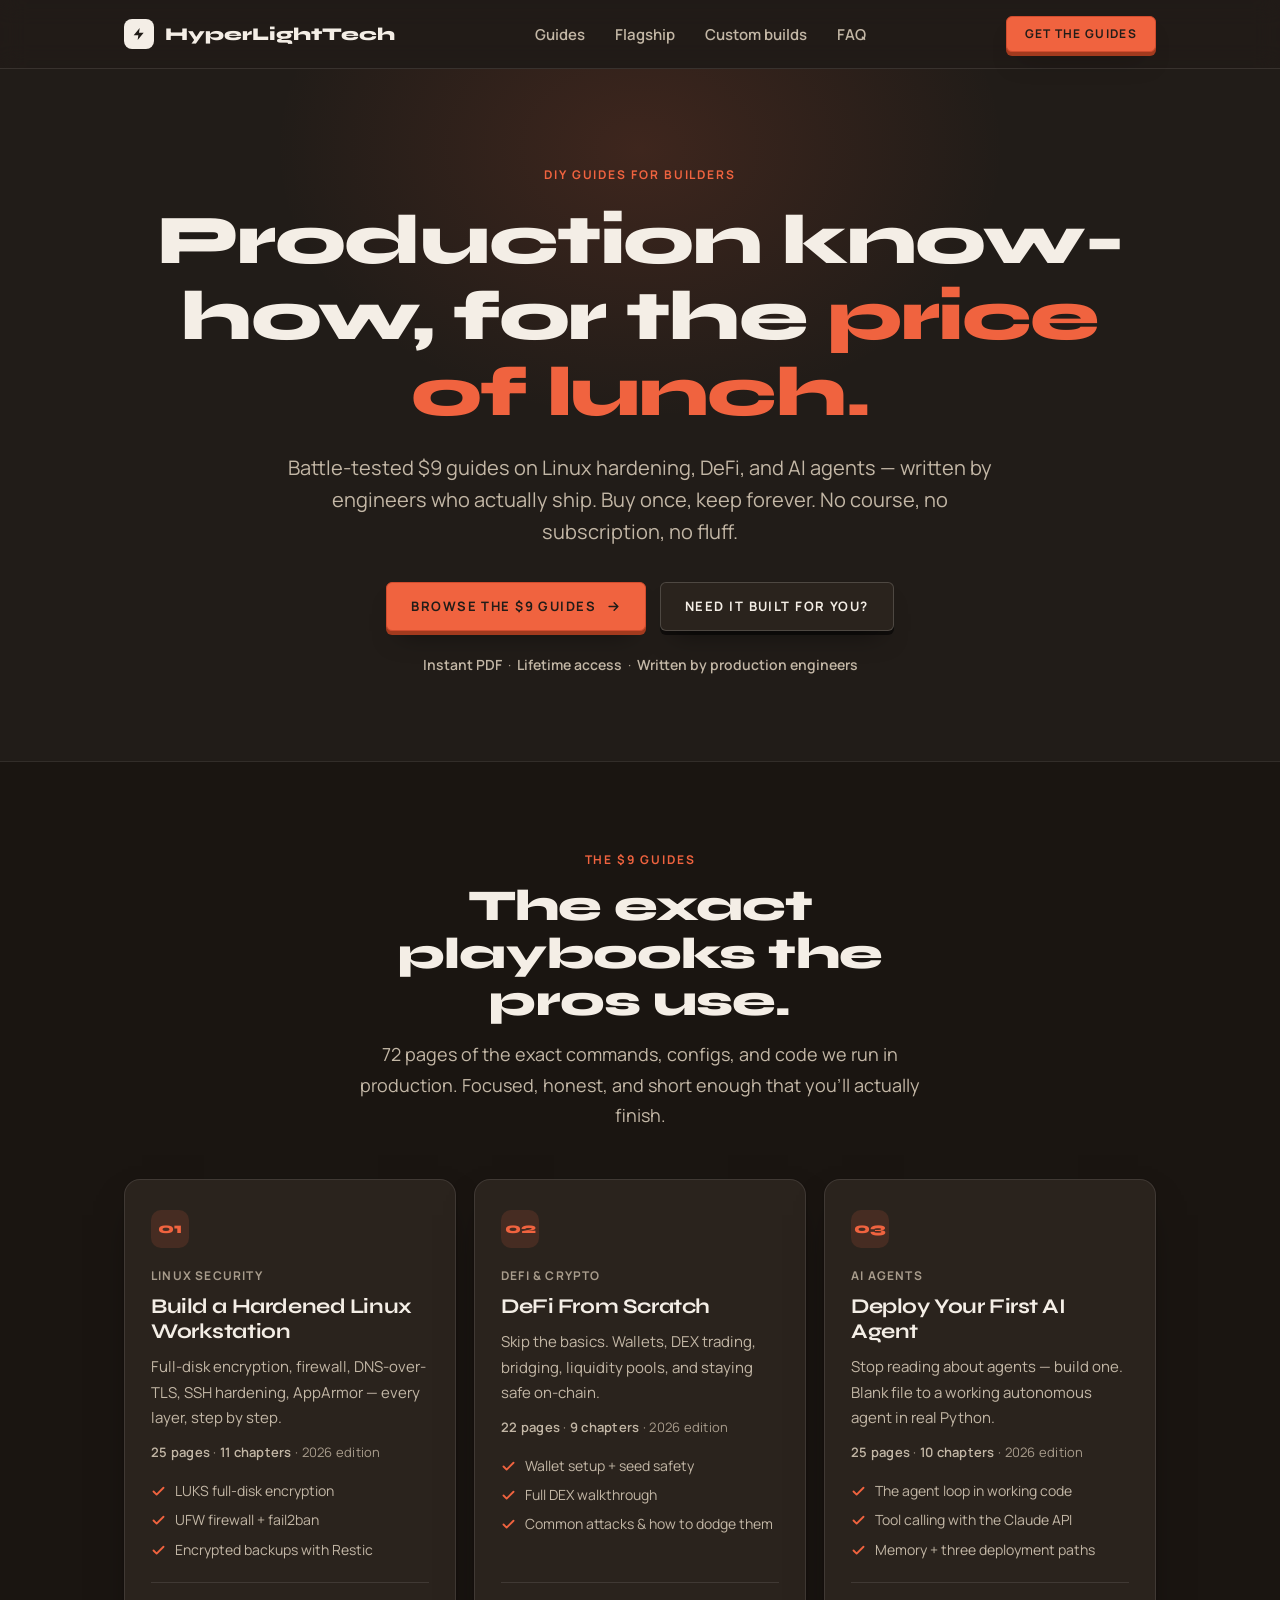
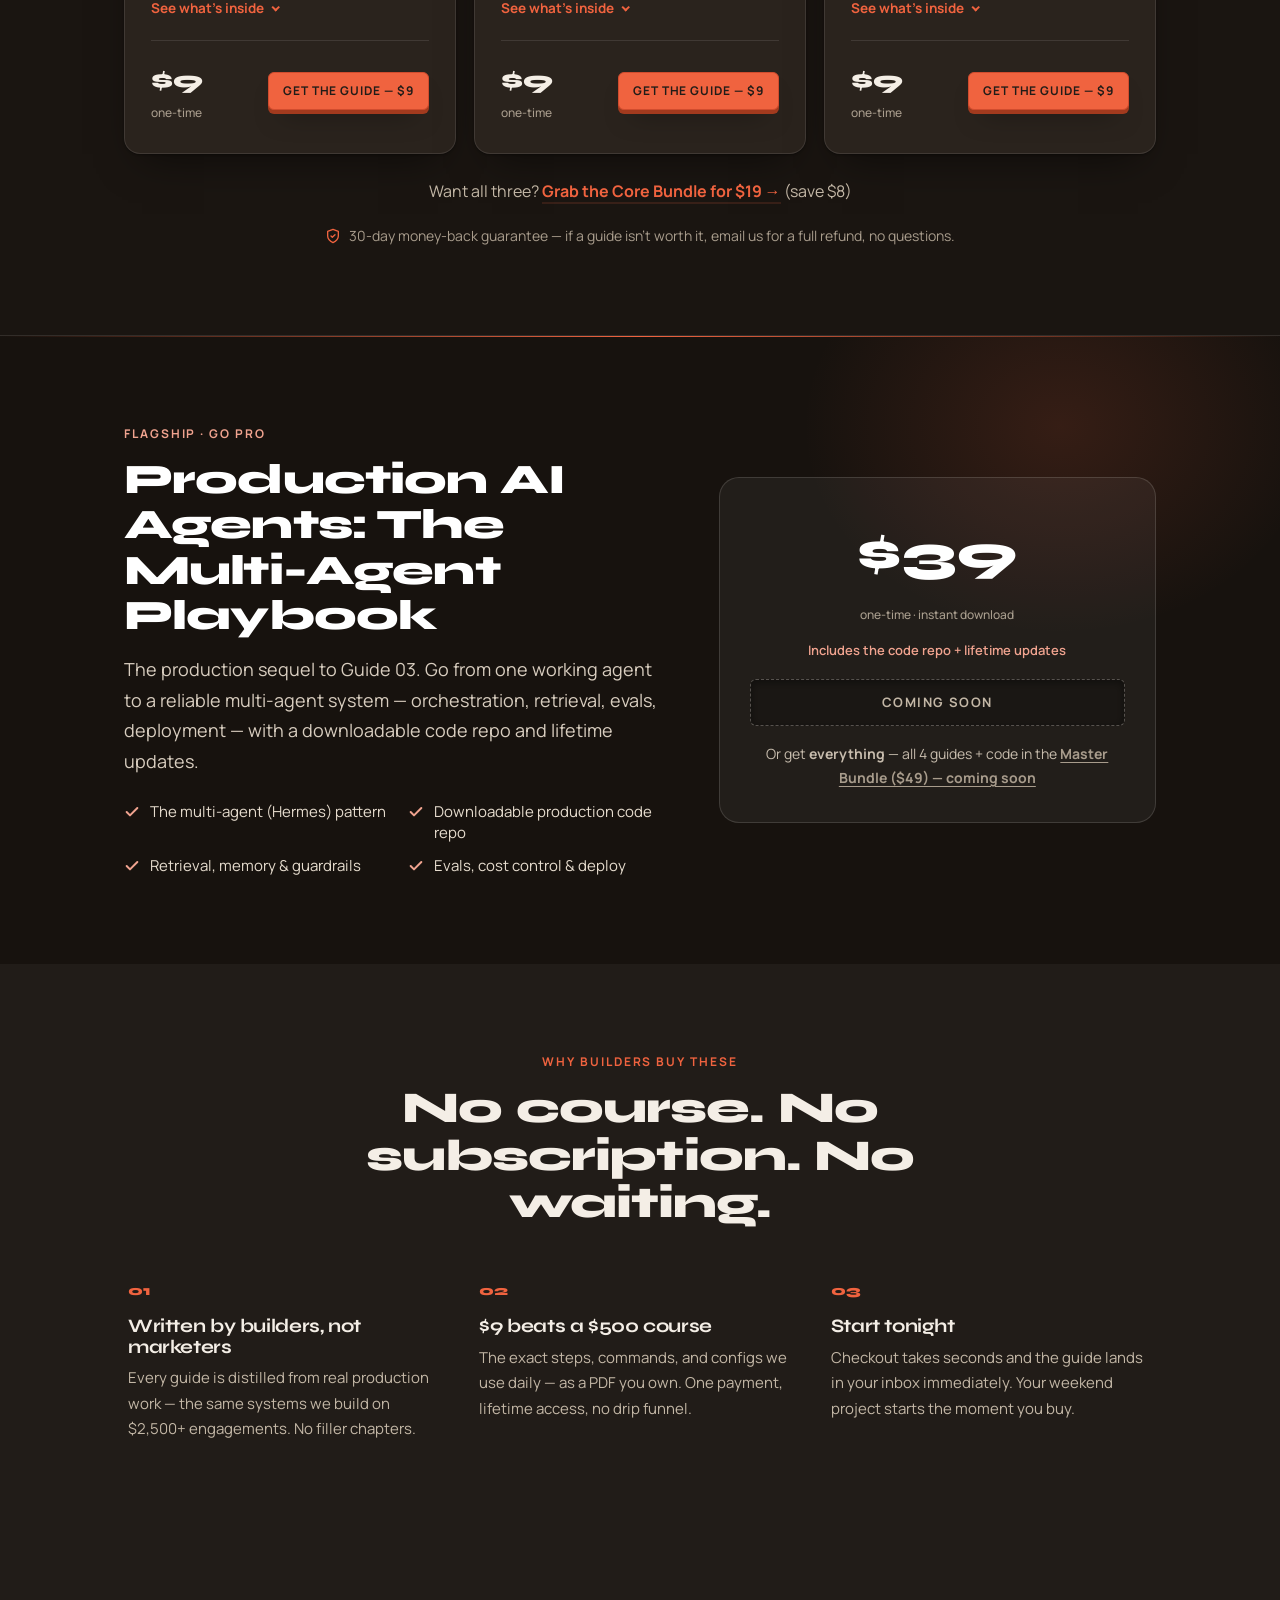
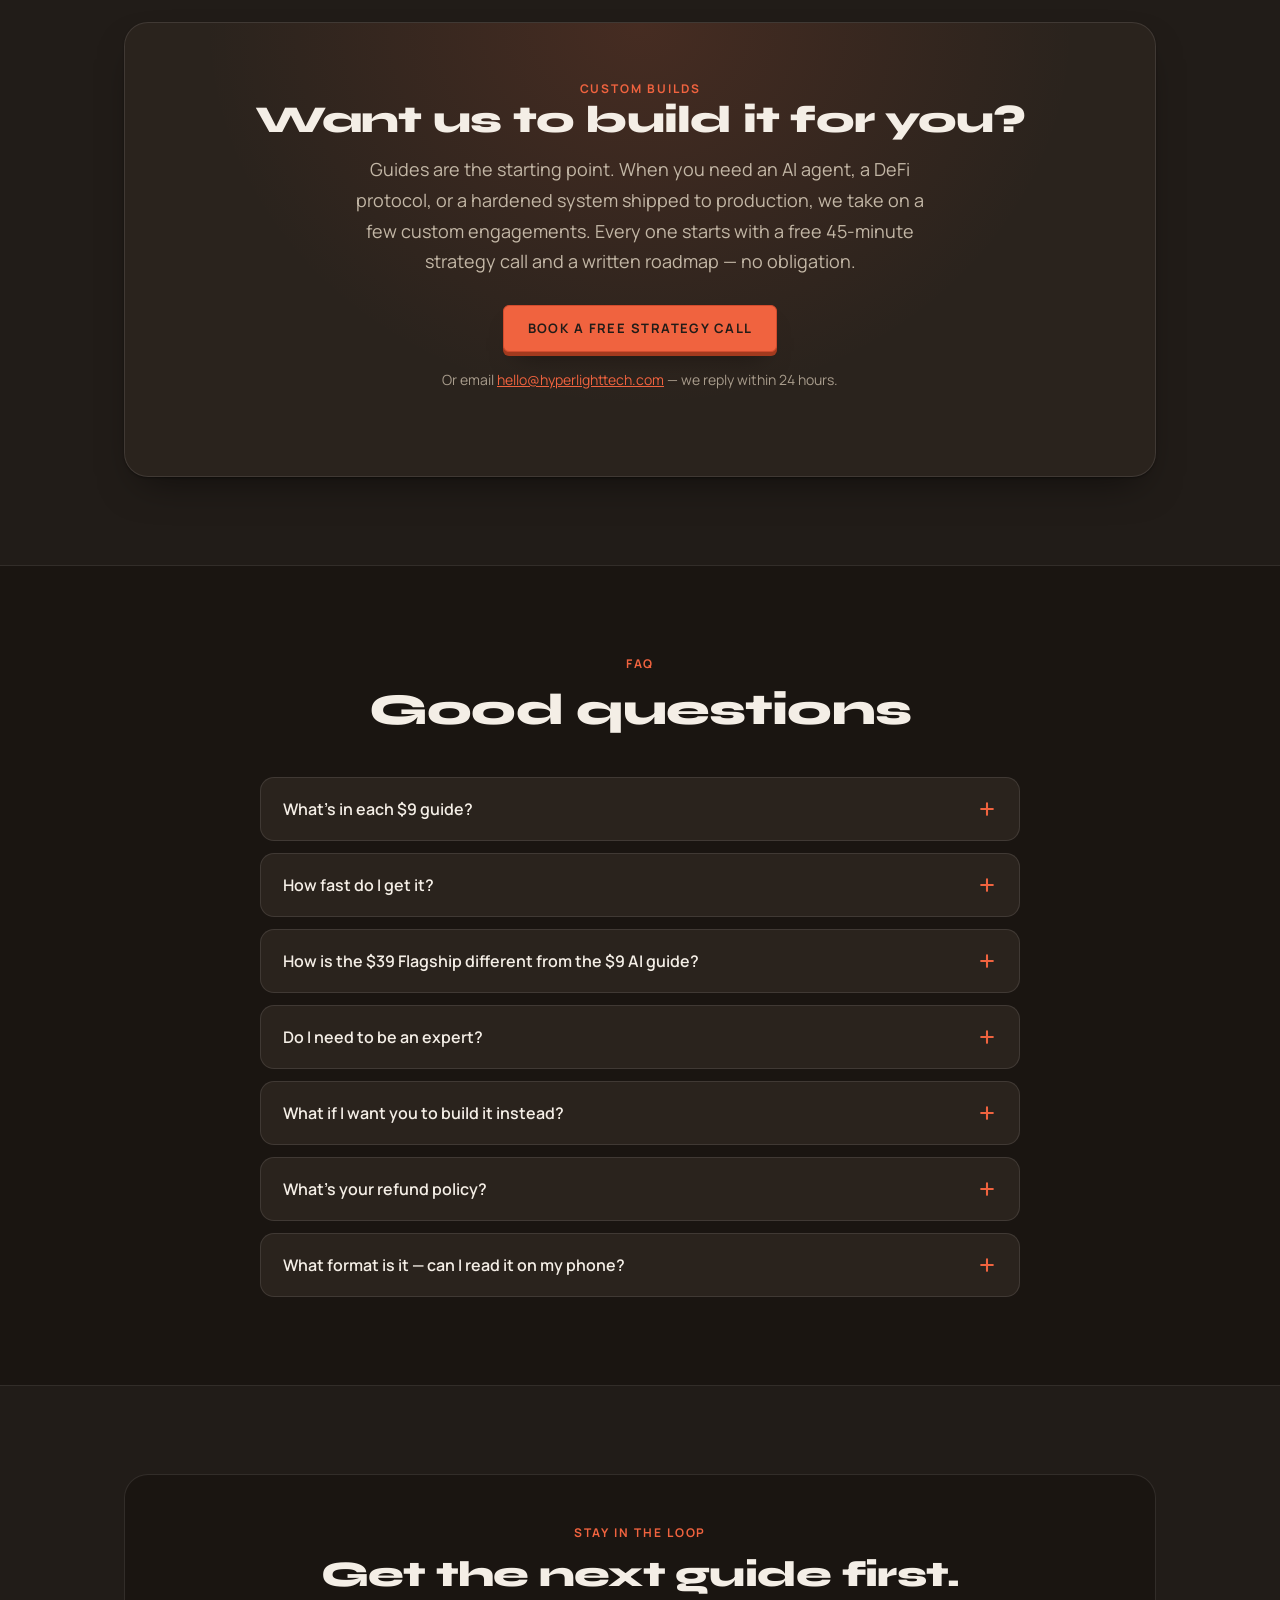
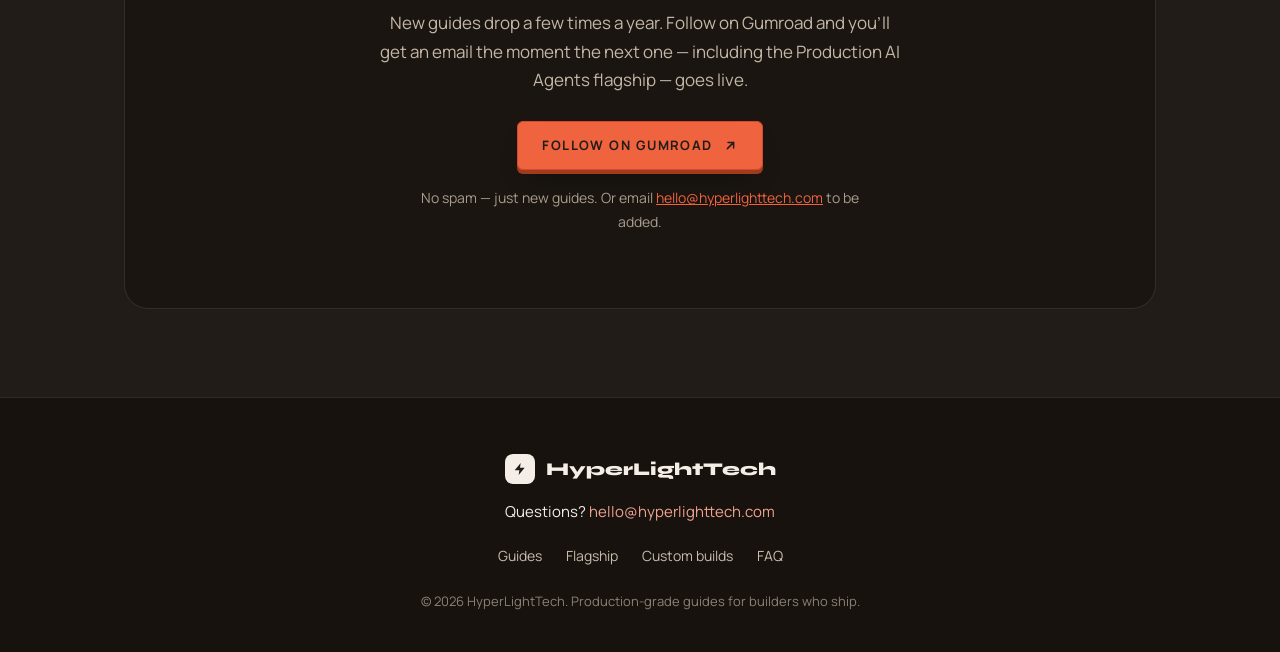
==== commit e91f07dc: "Merge pull request #3 from DeFi369/guide-specs-toc Cards: real specs + chapter TOCs pulled from the " ====
--- a/index.html
+++ b/index.html
@@ -5,26 +5,19 @@
   <meta name="viewport" content="width=device-width, initial-scale=1.0">
   <meta name="description" content="HyperLightTech — production-grade $9 DIY guides for Linux security, DeFi, and AI agents. Written by engineers who ship. Instant download, yours forever.">
   <title>HyperLightTech — $9 DIY guides for builders: Linux, DeFi &amp; AI agents</title>
-  <!-- INTERIM canonical host: hyperlighttech.com does not resolve yet (no DNS). All absolute URLs
-       use the live GitHub Pages URL so search engines + social cards work TODAY. When the domain is
-       live: grep "defi369.github.io/HyperLightSite" across the repo, replace with hyperlighttech.com,
-       and add a CNAME file for Pages. -->
   <meta property="og:type" content="website">
-  <meta property="og:url" content="https://defi369.github.io/HyperLightSite/">
+  <meta property="og:url" content="https://hyperlighttech.com/">
   <meta property="og:title" content="HyperLightTech — $9 DIY guides for builders">
   <meta property="og:description" content="Battle-tested playbooks from production engineers. $9 per guide, instant download. The new Production AI Agents flagship is $39.">
-  <meta property="og:image" content="https://defi369.github.io/HyperLightSite/og-image.png">
-  <meta property="og:image:width" content="1200">
-  <meta property="og:image:height" content="630">
-  <meta property="og:image:alt" content="HyperLightTech — production know-how for $9: Linux, DeFi and AI agent guides">
+  <meta property="og:image" content="https://hyperlighttech.com/og-image.png">
   <meta name="twitter:card" content="summary_large_image">
   <meta name="twitter:title" content="HyperLightTech — $9 DIY guides for builders">
   <meta name="twitter:description" content="Battle-tested guides on Linux, DeFi &amp; AI agents — written by engineers who ship. Buy once, keep forever.">
   <meta name="theme-color" content="#211C18">
-  <link rel="canonical" href="https://defi369.github.io/HyperLightSite/">
+  <link rel="canonical" href="https://hyperlighttech.com/">
   <link rel="icon" href="favicon.svg" type="image/svg+xml">
   <script type="application/ld+json">
-   {"@context":"https://schema.org","@type":"Organization","name":"HyperLightTech","url":"https://defi369.github.io/HyperLightSite/","email":"hello@hyperlighttech.com","description":"Production-grade $9 DIY guides for Linux security, DeFi, and AI agents. Instant PDF download.","offers":[{"@type":"Offer","price":"9","priceCurrency":"USD","name":"Single DIY Guide"},{"@type":"Offer","price":"19","priceCurrency":"USD","name":"Core Guide Bundle (3 guides)"},{"@type":"Offer","price":"39","priceCurrency":"USD","name":"Production AI Agents Flagship Guide"},{"@type":"Offer","price":"49","priceCurrency":"USD","name":"Master Bundle — All 4 Guides + Code"}]}
+   {"@context":"https://schema.org","@type":"Organization","name":"HyperLightTech","url":"https://hyperlighttech.com","email":"hello@hyperlighttech.com","description":"Production-grade $9 DIY guides for Linux security, DeFi, and AI agents. Instant PDF download.","offers":[{"@type":"Offer","price":"9","priceCurrency":"USD","name":"Single DIY Guide"},{"@type":"Offer","price":"19","priceCurrency":"USD","name":"Core Guide Bundle (3 guides)"},{"@type":"Offer","price":"39","priceCurrency":"USD","name":"Production AI Agents Flagship Guide"},{"@type":"Offer","price":"49","priceCurrency":"USD","name":"Master Bundle — All 4 Guides + Code"}]}
   </script>
   <script type="application/ld+json">
    {"@context":"https://schema.org","@graph":[
@@ -280,7 +273,7 @@
   <header>
     <div class="wrap">
       <nav>
-        <a href="./" class="logo">
+        <a href="/" class="logo">
           <span class="mark"><svg viewBox="0 0 24 24" fill="none" stroke="currentColor" stroke-width="2.2" stroke-linejoin="round"><path d="M13 3 4 14h7l-1 7 9-11h-7z" fill="currentColor" stroke="none"/></svg></span>
           HyperLightTech
         </a>
@@ -288,7 +281,6 @@
           <li><a href="#guides">Guides</a></li>
           <li><a href="#flagship">Flagship</a></li>
           <li><a href="#build">Custom builds</a></li>
-          <li><a href="blog/">Blog</a></li>
           <li><a href="#faq">FAQ</a></li>
         </ul>
         <a href="#guides" class="btn btn-primary nav-cta">Get the guides</a>
@@ -299,7 +291,6 @@
       <a href="#guides" onclick="closeMenu()">Guides</a>
       <a href="#flagship" onclick="closeMenu()">Flagship</a>
       <a href="#build" onclick="closeMenu()">Custom builds</a>
-      <a href="blog/" onclick="closeMenu()">Blog</a>
       <a href="#faq" onclick="closeMenu()">FAQ</a>
     </div>
   </header>
@@ -569,7 +560,7 @@
 
   <footer>
     <div class="wrap">
-      <a href="./" class="logo">
+      <a href="/" class="logo">
         <span class="mark"><svg viewBox="0 0 24 24" fill="none" stroke="currentColor" stroke-width="2.2" stroke-linejoin="round"><path d="M13 3 4 14h7l-1 7 9-11h-7z" fill="currentColor" stroke="none"/></svg></span>
         HyperLightTech
       </a>
@@ -578,7 +569,6 @@
         <a href="#guides">Guides</a>
         <a href="#flagship">Flagship</a>
         <a href="#build">Custom builds</a>
-        <a href="blog/">Blog</a>
         <a href="#faq">FAQ</a>
       </div>
       <p class="copy">© 2026 HyperLightTech. Production-grade guides for builders who ship.</p>
--- a/fonts/fonts.css
+++ b/fonts/fonts.css
@@ -1,56 +1,19 @@
+/* Variable fonts — ONE file per family serves every weight via the wght axis
+   (Manrope wght 200-800, Syne wght 400-800; verified with fontTools).
+   The old per-weight .woff2 files were byte-identical copies of these. */
 @font-face {
   font-family: 'Manrope';
   font-style: normal;
-  font-weight: 400;
+  font-weight: 400 700;
   font-display: swap;
-  src:url(manrope-400.woff2) format('woff2');
-  unicode-range: U+0000-00FF, U+0131, U+0152-0153, U+02BB-02BC, U+02C6, U+02DA, U+02DC, U+0304, U+0308, U+0329, U+2000-206F, U+20AC, U+2122, U+2191, U+2193, U+2212, U+2215, U+FEFF, U+FFFD;
-}
-@font-face {
-  font-family: 'Manrope';
-  font-style: normal;
-  font-weight: 500;
-  font-display: swap;
-  src:url(manrope-500.woff2) format('woff2');
-  unicode-range: U+0000-00FF, U+0131, U+0152-0153, U+02BB-02BC, U+02C6, U+02DA, U+02DC, U+0304, U+0308, U+0329, U+2000-206F, U+20AC, U+2122, U+2191, U+2193, U+2212, U+2215, U+FEFF, U+FFFD;
-}
-@font-face {
-  font-family: 'Manrope';
-  font-style: normal;
-  font-weight: 600;
-  font-display: swap;
-  src:url(manrope-600.woff2) format('woff2');
-  unicode-range: U+0000-00FF, U+0131, U+0152-0153, U+02BB-02BC, U+02C6, U+02DA, U+02DC, U+0304, U+0308, U+0329, U+2000-206F, U+20AC, U+2122, U+2191, U+2193, U+2212, U+2215, U+FEFF, U+FFFD;
-}
-@font-face {
-  font-family: 'Manrope';
-  font-style: normal;
-  font-weight: 700;
-  font-display: swap;
-  src:url(manrope-700.woff2) format('woff2');
+  src:url(manrope.woff2) format('woff2');
   unicode-range: U+0000-00FF, U+0131, U+0152-0153, U+02BB-02BC, U+02C6, U+02DA, U+02DC, U+0304, U+0308, U+0329, U+2000-206F, U+20AC, U+2122, U+2191, U+2193, U+2212, U+2215, U+FEFF, U+FFFD;
 }
 @font-face {
   font-family: 'Syne';
   font-style: normal;
-  font-weight: 600;
+  font-weight: 600 800;
   font-display: swap;
-  src:url(syne-600.woff2) format('woff2');
+  src:url(syne.woff2) format('woff2');
   unicode-range: U+0000-00FF, U+0131, U+0152-0153, U+02BB-02BC, U+02C6, U+02DA, U+02DC, U+0304, U+0308, U+0329, U+2000-206F, U+20AC, U+2122, U+2191, U+2193, U+2212, U+2215, U+FEFF, U+FFFD;
 }
-@font-face {
-  font-family: 'Syne';
-  font-style: normal;
-  font-weight: 700;
-  font-display: swap;
-  src:url(syne-700.woff2) format('woff2');
-  unicode-range: U+0000-00FF, U+0131, U+0152-0153, U+02BB-02BC, U+02C6, U+02DA, U+02DC, U+0304, U+0308, U+0329, U+2000-206F, U+20AC, U+2122, U+2191, U+2193, U+2212, U+2215, U+FEFF, U+FFFD;
-}
-@font-face {
-  font-family: 'Syne';
-  font-style: normal;
-  font-weight: 800;
-  font-display: swap;
-  src:url(syne-800.woff2) format('woff2');
-  unicode-range: U+0000-00FF, U+0131, U+0152-0153, U+02BB-02BC, U+02C6, U+02DA, U+02DC, U+0304, U+0308, U+0329, U+2000-206F, U+20AC, U+2122, U+2191, U+2193, U+2212, U+2215, U+FEFF, U+FFFD;
-}
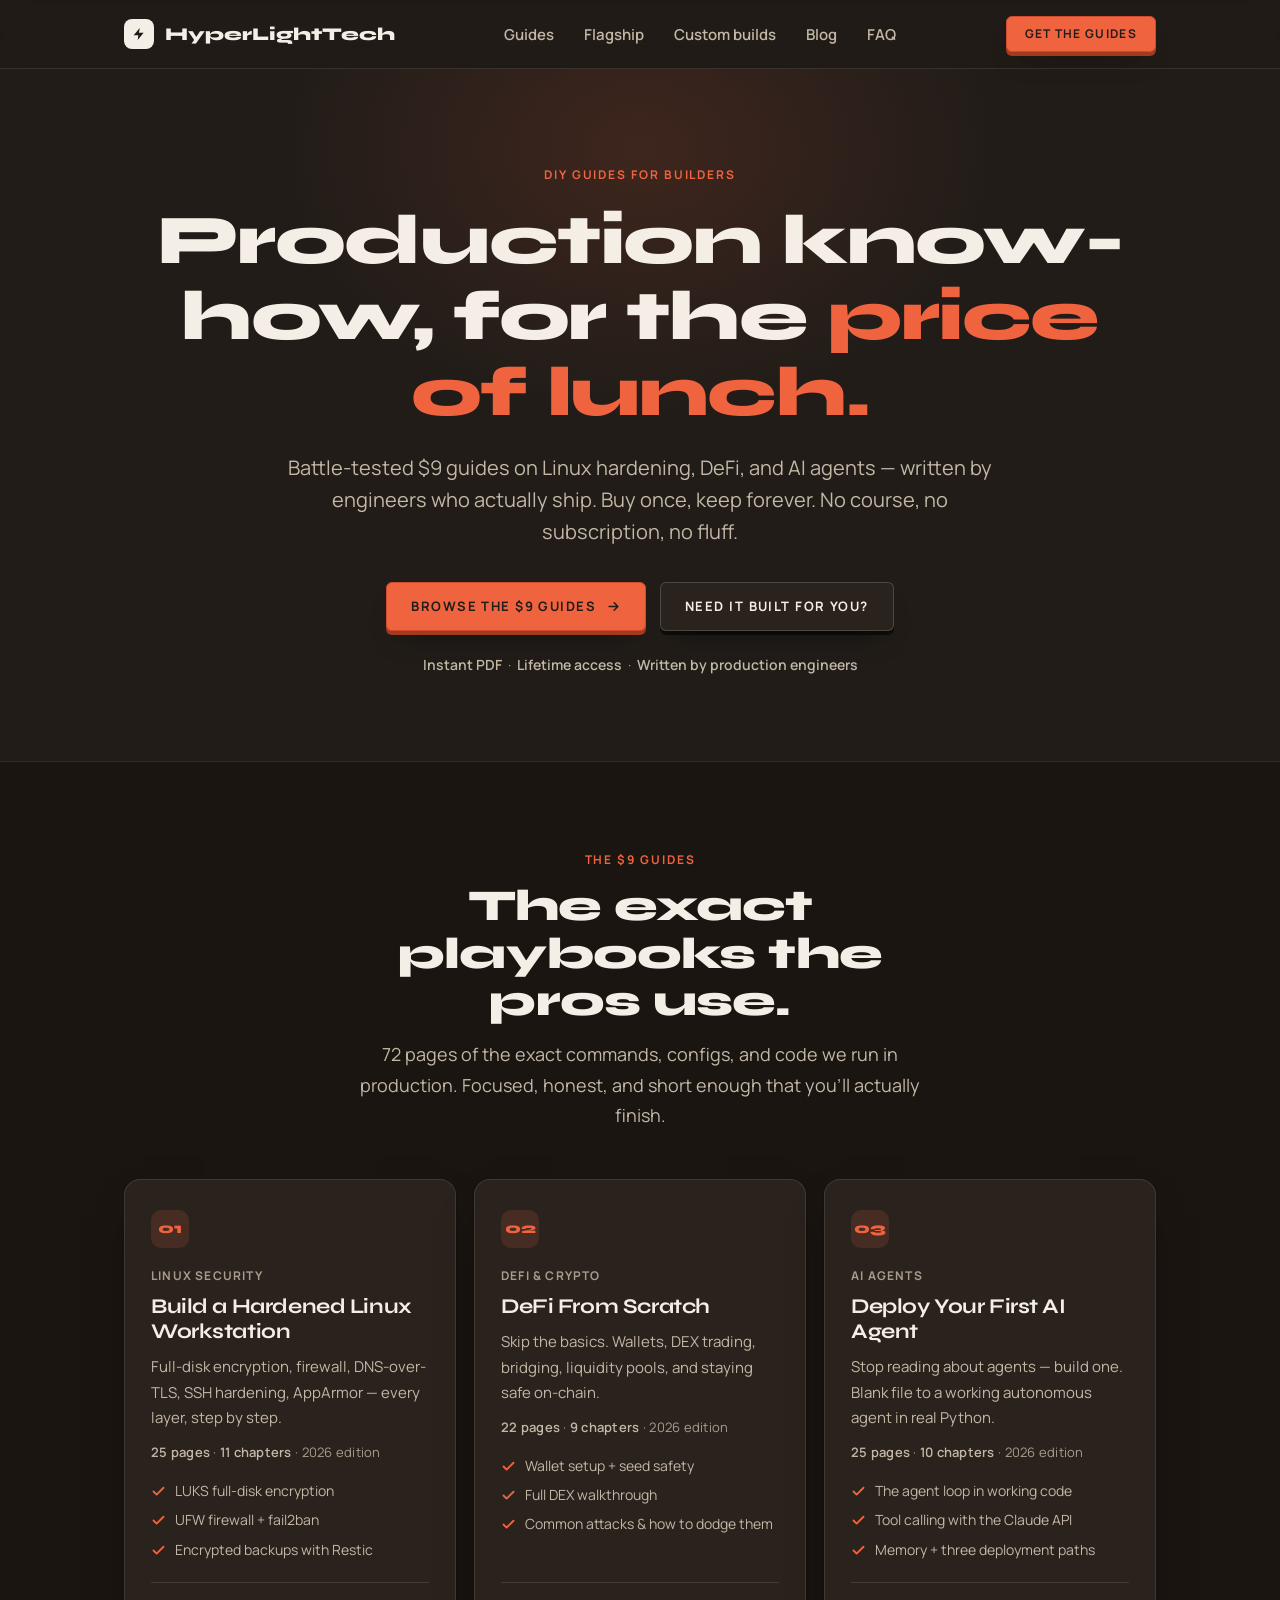
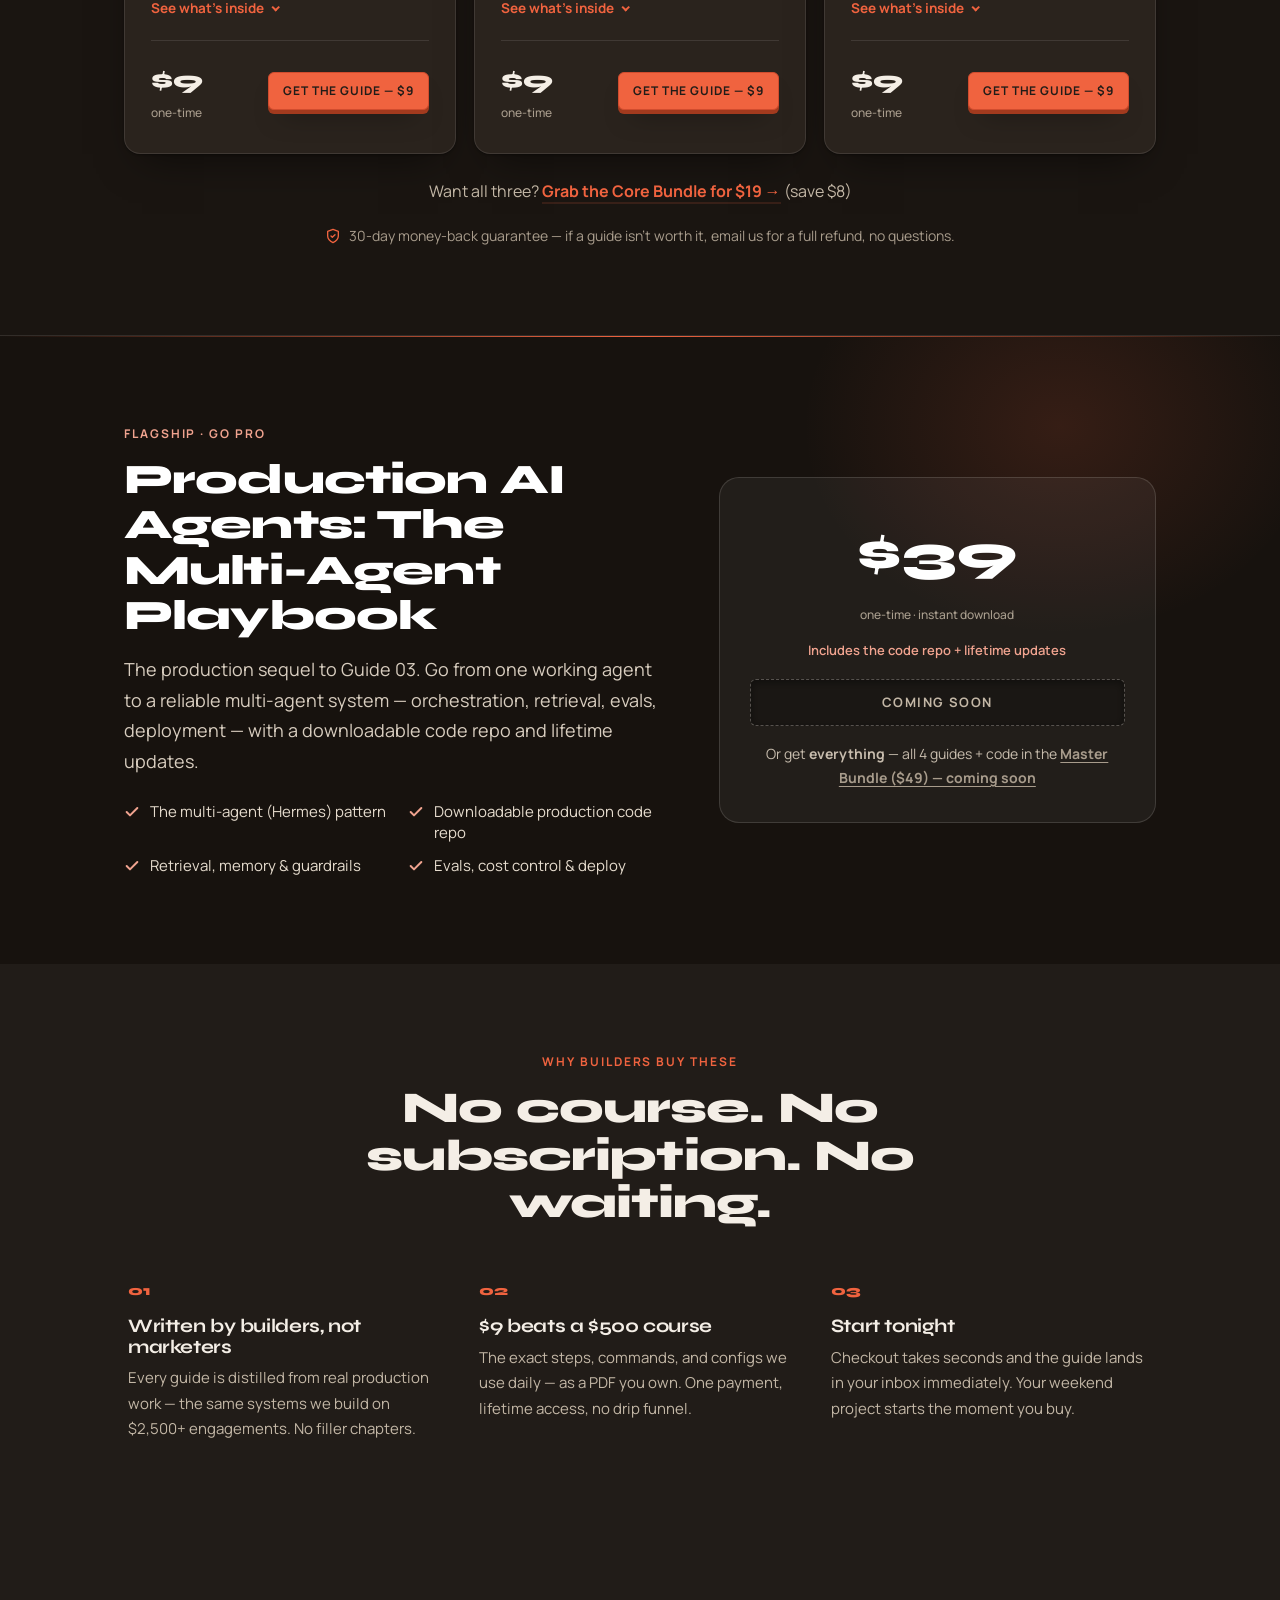
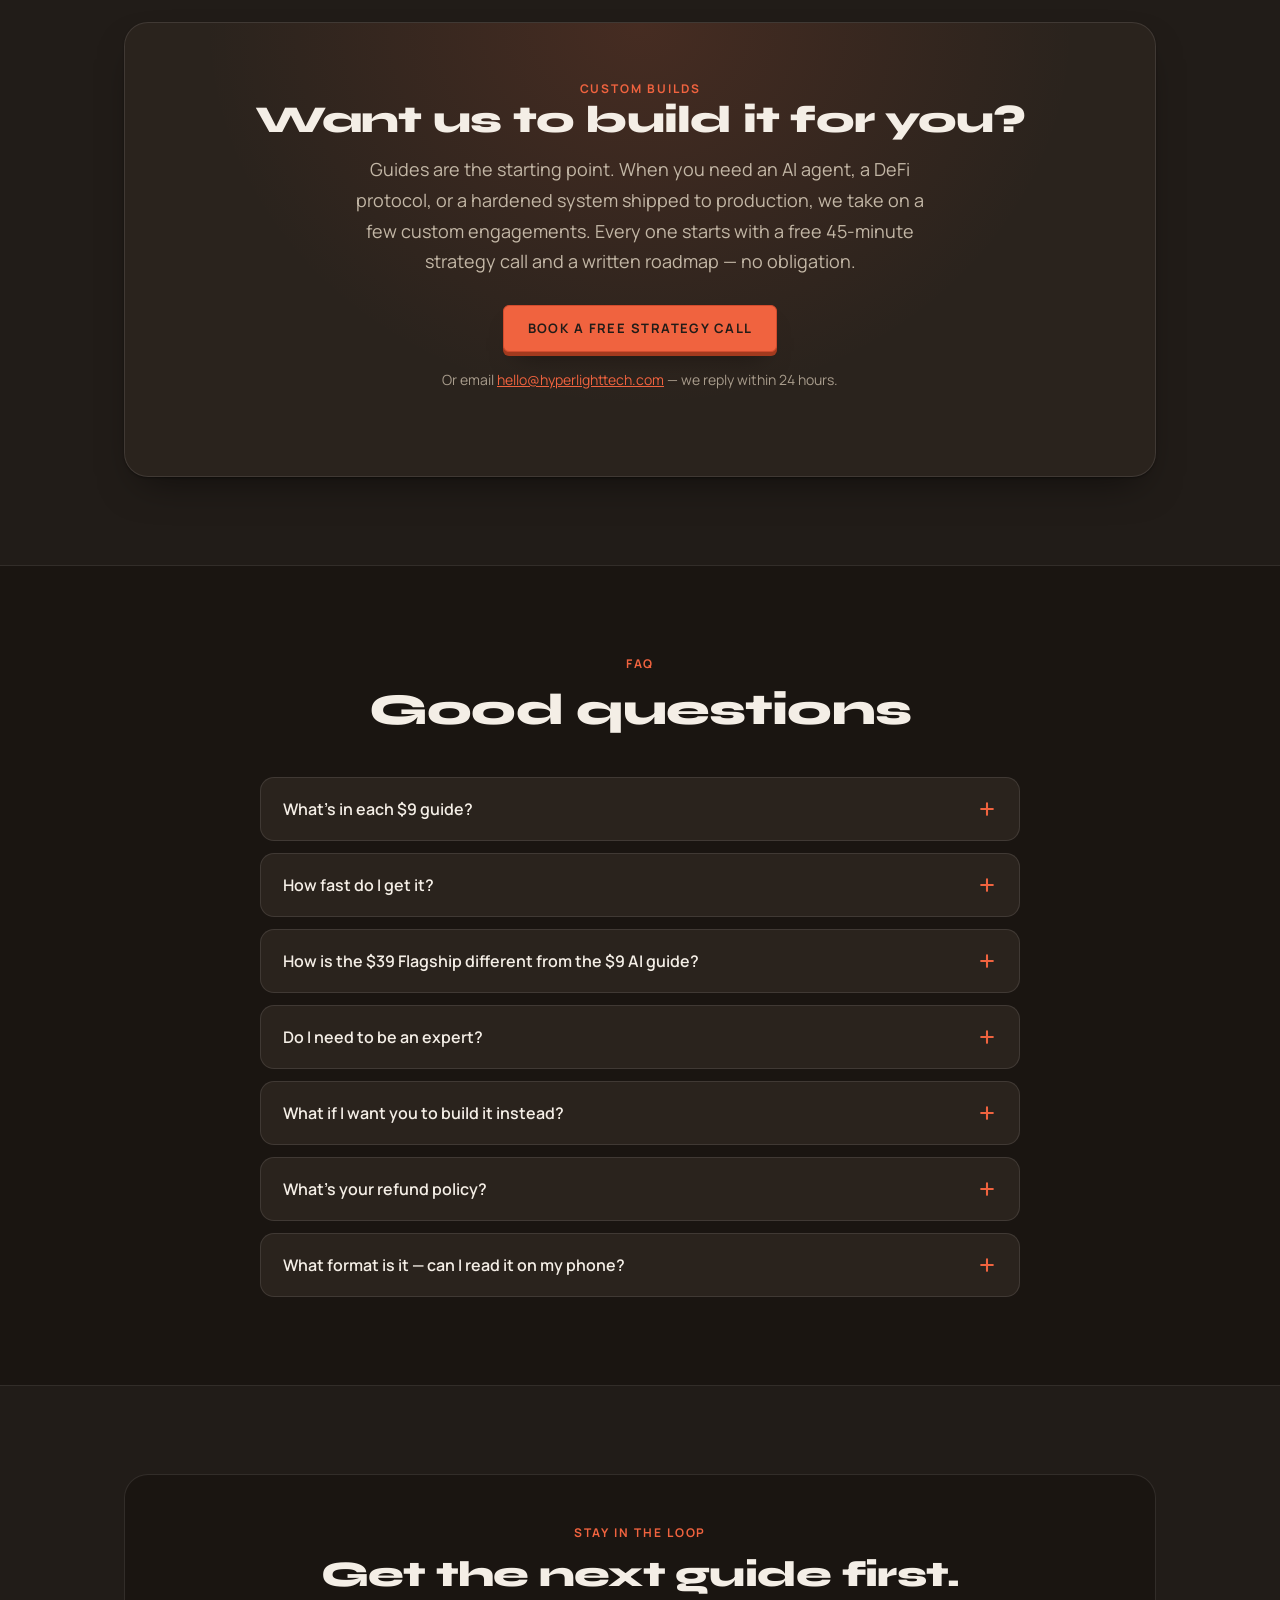
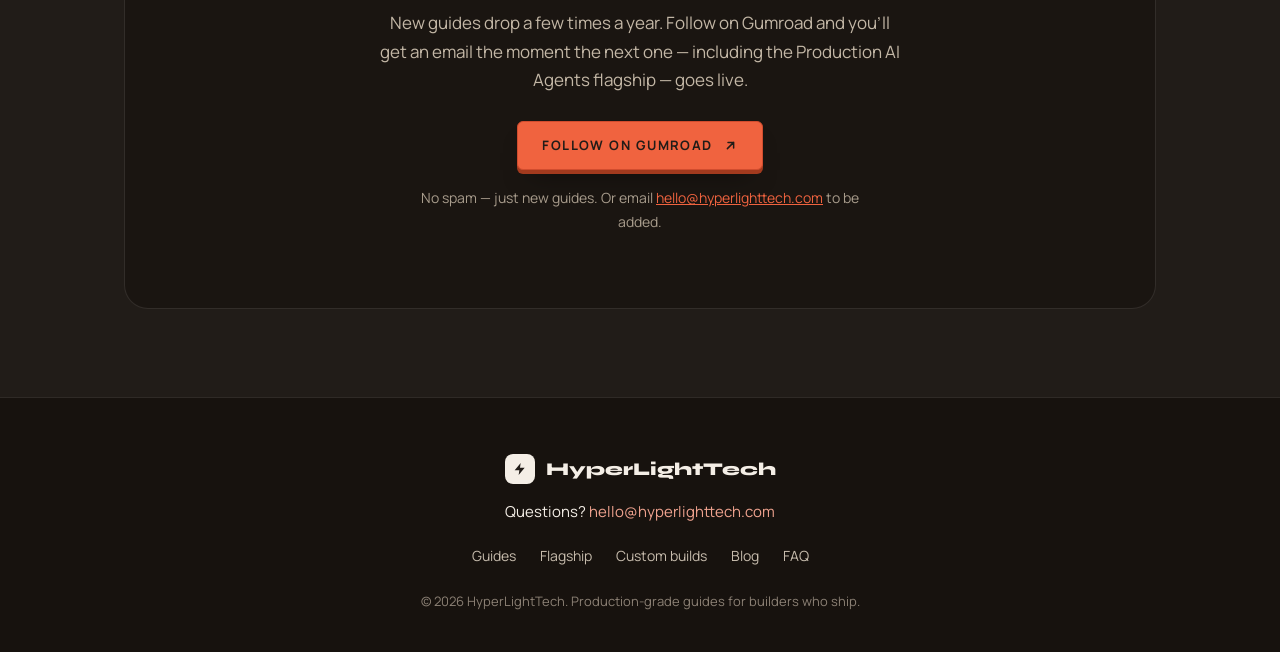
==== commit 1d418b03: "Merge pull request #9 from DeFi369/blog-round-2 Land the remaining stack: interim URLs, blog (6 arti" ====
--- a/index.html
+++ b/index.html
@@ -5,19 +5,26 @@
   <meta name="viewport" content="width=device-width, initial-scale=1.0">
   <meta name="description" content="HyperLightTech — production-grade $9 DIY guides for Linux security, DeFi, and AI agents. Written by engineers who ship. Instant download, yours forever.">
   <title>HyperLightTech — $9 DIY guides for builders: Linux, DeFi &amp; AI agents</title>
+  <!-- INTERIM canonical host: hyperlighttech.com does not resolve yet (no DNS). All absolute URLs
+       use the live GitHub Pages URL so search engines + social cards work TODAY. When the domain is
+       live: grep "defi369.github.io/HyperLightSite" across the repo, replace with hyperlighttech.com,
+       and add a CNAME file for Pages. -->
   <meta property="og:type" content="website">
-  <meta property="og:url" content="https://hyperlighttech.com/">
+  <meta property="og:url" content="https://defi369.github.io/HyperLightSite/">
   <meta property="og:title" content="HyperLightTech — $9 DIY guides for builders">
   <meta property="og:description" content="Battle-tested playbooks from production engineers. $9 per guide, instant download. The new Production AI Agents flagship is $39.">
-  <meta property="og:image" content="https://hyperlighttech.com/og-image.png">
+  <meta property="og:image" content="https://defi369.github.io/HyperLightSite/og-image.png">
+  <meta property="og:image:width" content="1200">
+  <meta property="og:image:height" content="630">
+  <meta property="og:image:alt" content="HyperLightTech — production know-how for $9: Linux, DeFi and AI agent guides">
   <meta name="twitter:card" content="summary_large_image">
   <meta name="twitter:title" content="HyperLightTech — $9 DIY guides for builders">
   <meta name="twitter:description" content="Battle-tested guides on Linux, DeFi &amp; AI agents — written by engineers who ship. Buy once, keep forever.">
   <meta name="theme-color" content="#211C18">
-  <link rel="canonical" href="https://hyperlighttech.com/">
+  <link rel="canonical" href="https://defi369.github.io/HyperLightSite/">
   <link rel="icon" href="favicon.svg" type="image/svg+xml">
   <script type="application/ld+json">
-   {"@context":"https://schema.org","@type":"Organization","name":"HyperLightTech","url":"https://hyperlighttech.com","email":"hello@hyperlighttech.com","description":"Production-grade $9 DIY guides for Linux security, DeFi, and AI agents. Instant PDF download.","offers":[{"@type":"Offer","price":"9","priceCurrency":"USD","name":"Single DIY Guide"},{"@type":"Offer","price":"19","priceCurrency":"USD","name":"Core Guide Bundle (3 guides)"},{"@type":"Offer","price":"39","priceCurrency":"USD","name":"Production AI Agents Flagship Guide"},{"@type":"Offer","price":"49","priceCurrency":"USD","name":"Master Bundle — All 4 Guides + Code"}]}
+   {"@context":"https://schema.org","@type":"Organization","name":"HyperLightTech","url":"https://defi369.github.io/HyperLightSite/","email":"hello@hyperlighttech.com","description":"Production-grade $9 DIY guides for Linux security, DeFi, and AI agents. Instant PDF download.","offers":[{"@type":"Offer","price":"9","priceCurrency":"USD","name":"Single DIY Guide"},{"@type":"Offer","price":"19","priceCurrency":"USD","name":"Core Guide Bundle (3 guides)"},{"@type":"Offer","price":"39","priceCurrency":"USD","name":"Production AI Agents Flagship Guide"},{"@type":"Offer","price":"49","priceCurrency":"USD","name":"Master Bundle — All 4 Guides + Code"}]}
   </script>
   <script type="application/ld+json">
    {"@context":"https://schema.org","@graph":[
@@ -273,7 +280,7 @@
   <header>
     <div class="wrap">
       <nav>
-        <a href="/" class="logo">
+        <a href="./" class="logo">
           <span class="mark"><svg viewBox="0 0 24 24" fill="none" stroke="currentColor" stroke-width="2.2" stroke-linejoin="round"><path d="M13 3 4 14h7l-1 7 9-11h-7z" fill="currentColor" stroke="none"/></svg></span>
           HyperLightTech
         </a>
@@ -281,6 +288,7 @@
           <li><a href="#guides">Guides</a></li>
           <li><a href="#flagship">Flagship</a></li>
           <li><a href="#build">Custom builds</a></li>
+          <li><a href="blog/">Blog</a></li>
           <li><a href="#faq">FAQ</a></li>
         </ul>
         <a href="#guides" class="btn btn-primary nav-cta">Get the guides</a>
@@ -291,6 +299,7 @@
       <a href="#guides" onclick="closeMenu()">Guides</a>
       <a href="#flagship" onclick="closeMenu()">Flagship</a>
       <a href="#build" onclick="closeMenu()">Custom builds</a>
+      <a href="blog/" onclick="closeMenu()">Blog</a>
       <a href="#faq" onclick="closeMenu()">FAQ</a>
     </div>
   </header>
@@ -560,7 +569,7 @@
 
   <footer>
     <div class="wrap">
-      <a href="/" class="logo">
+      <a href="./" class="logo">
         <span class="mark"><svg viewBox="0 0 24 24" fill="none" stroke="currentColor" stroke-width="2.2" stroke-linejoin="round"><path d="M13 3 4 14h7l-1 7 9-11h-7z" fill="currentColor" stroke="none"/></svg></span>
         HyperLightTech
       </a>
@@ -569,6 +578,7 @@
         <a href="#guides">Guides</a>
         <a href="#flagship">Flagship</a>
         <a href="#build">Custom builds</a>
+        <a href="blog/">Blog</a>
         <a href="#faq">FAQ</a>
       </div>
       <p class="copy">© 2026 HyperLightTech. Production-grade guides for builders who ship.</p>
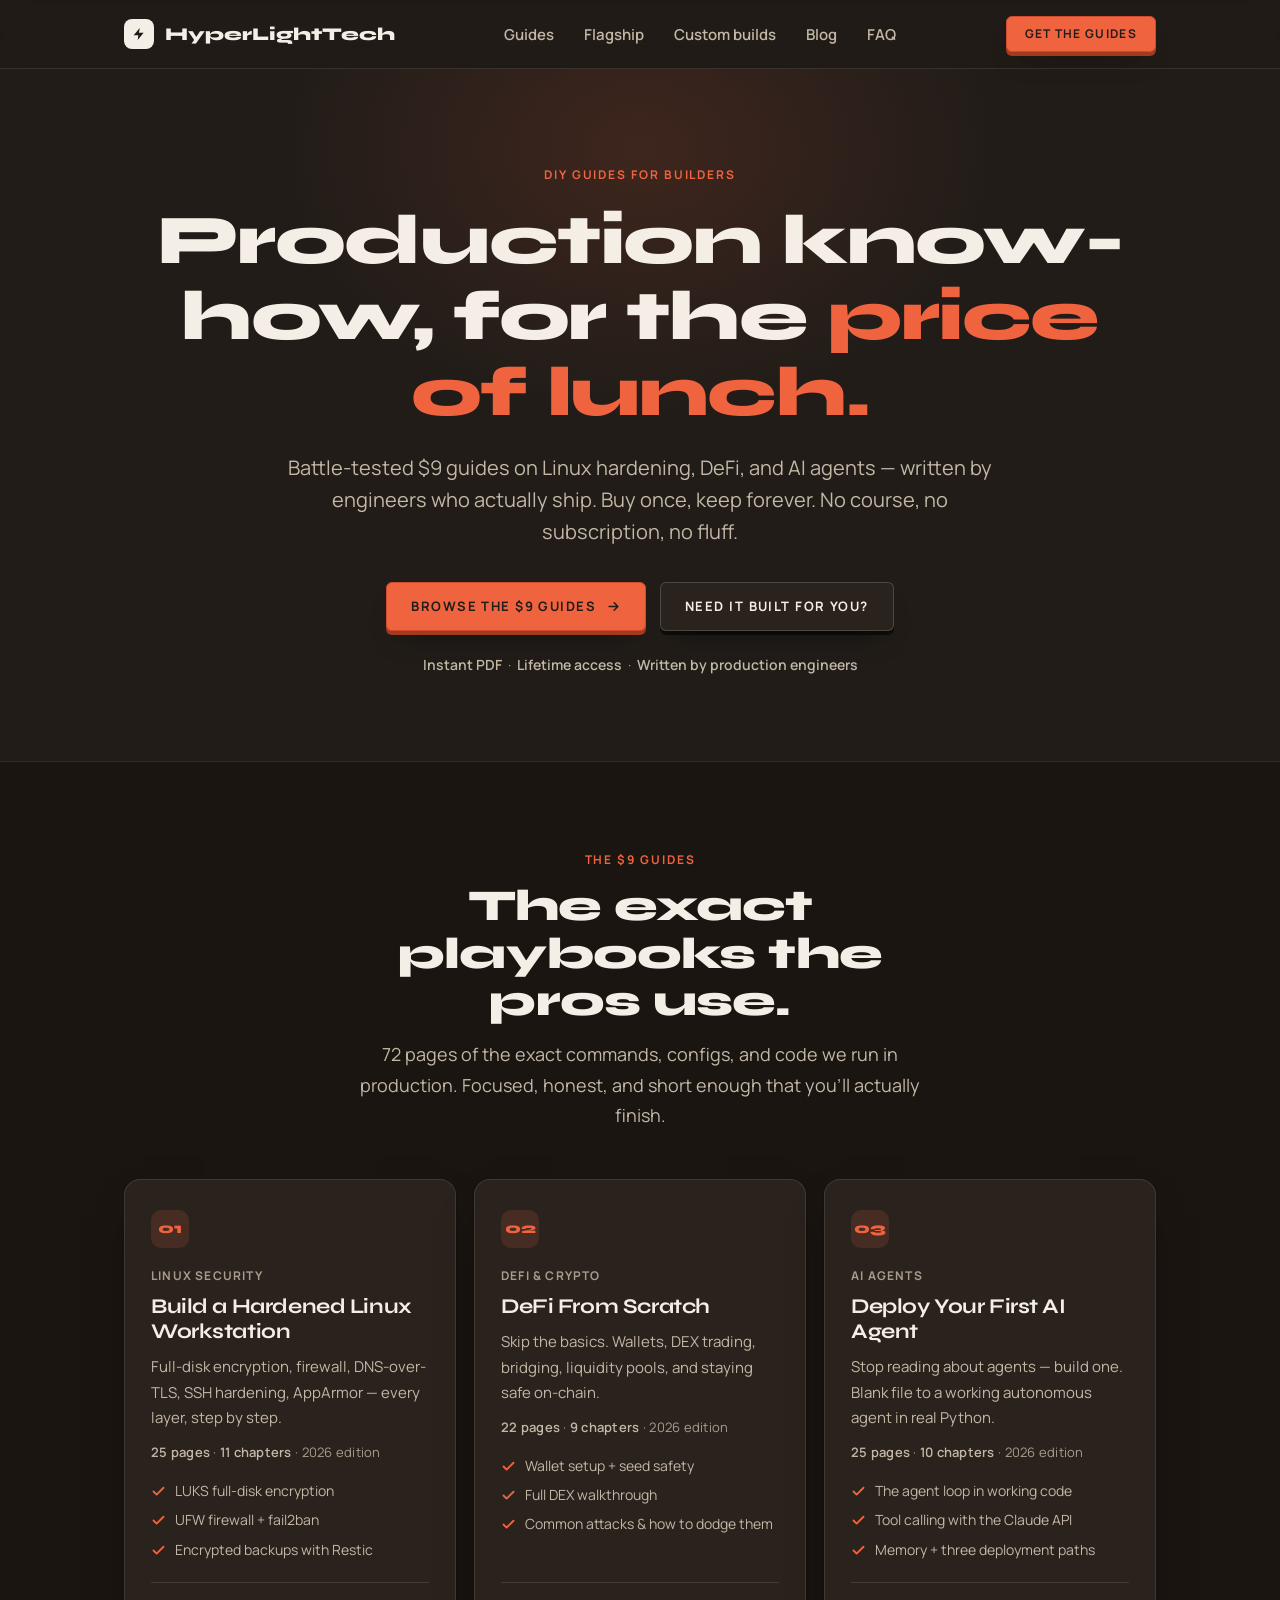
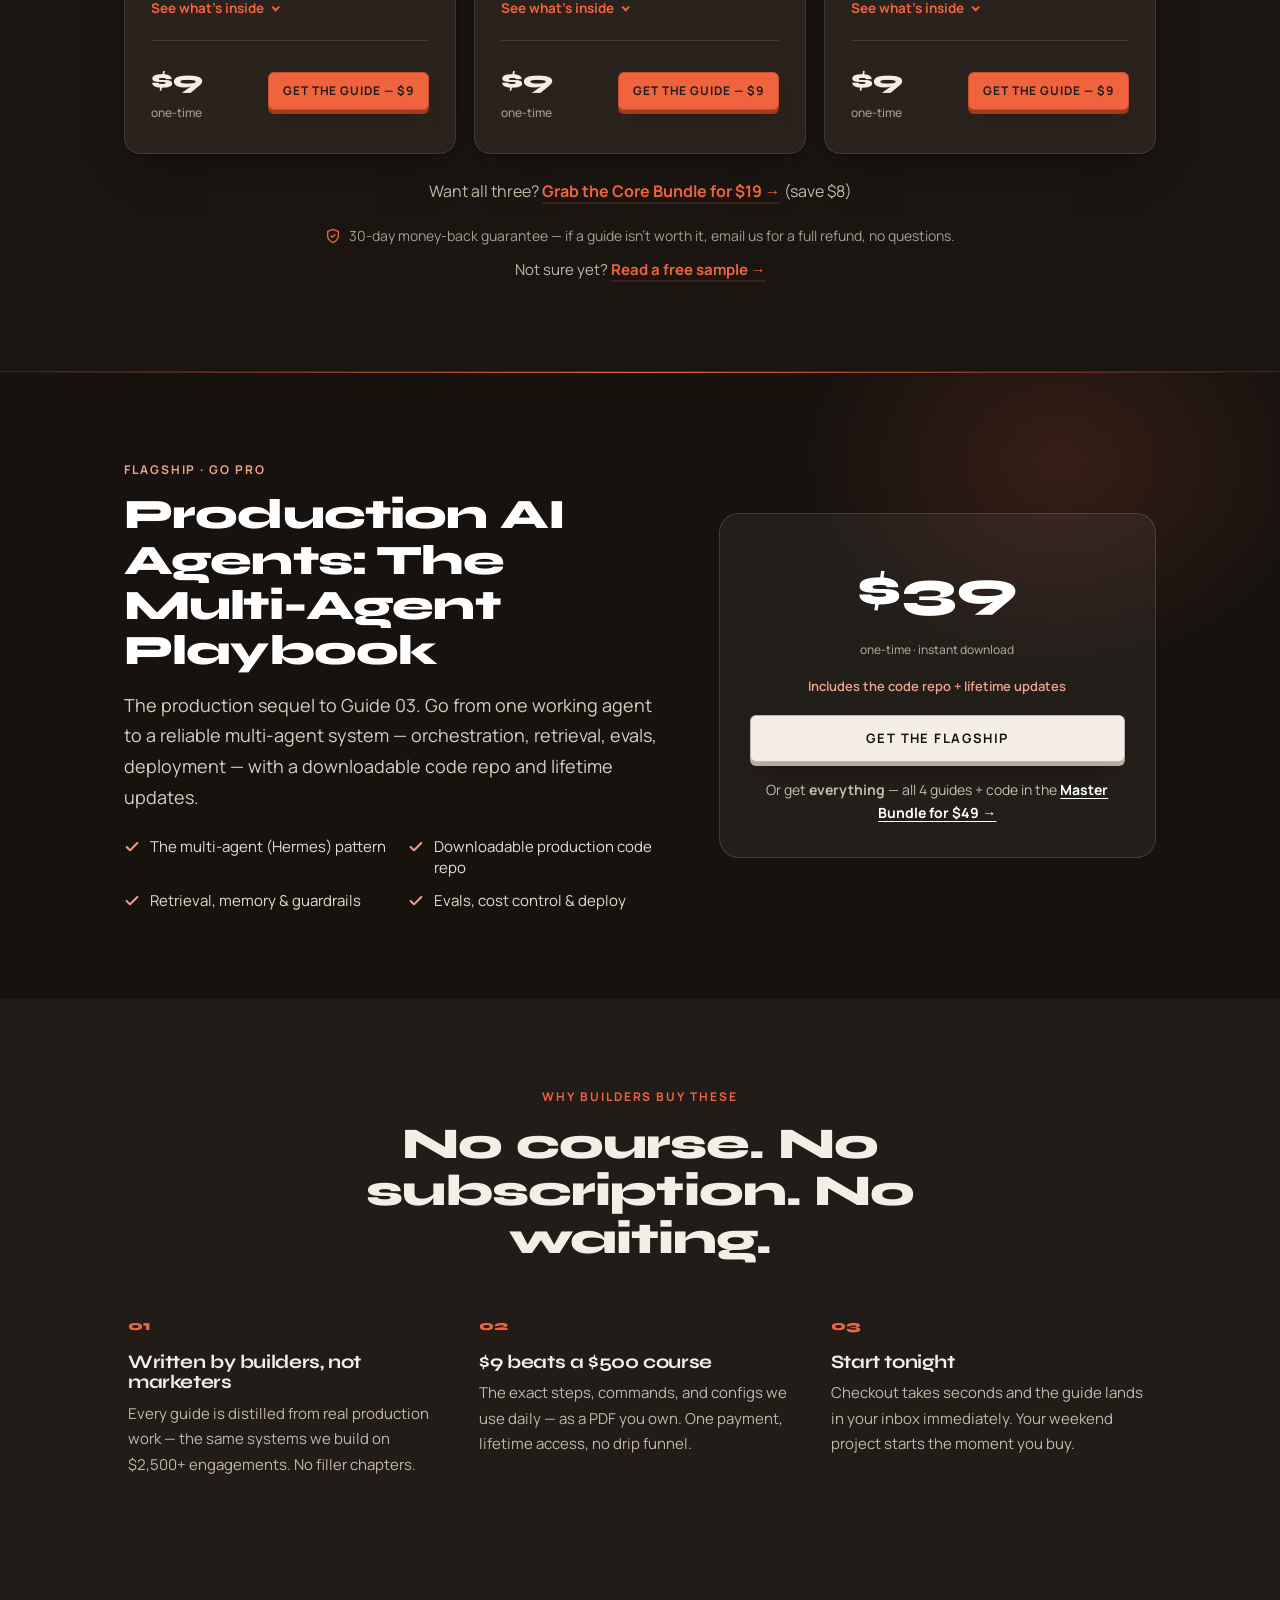
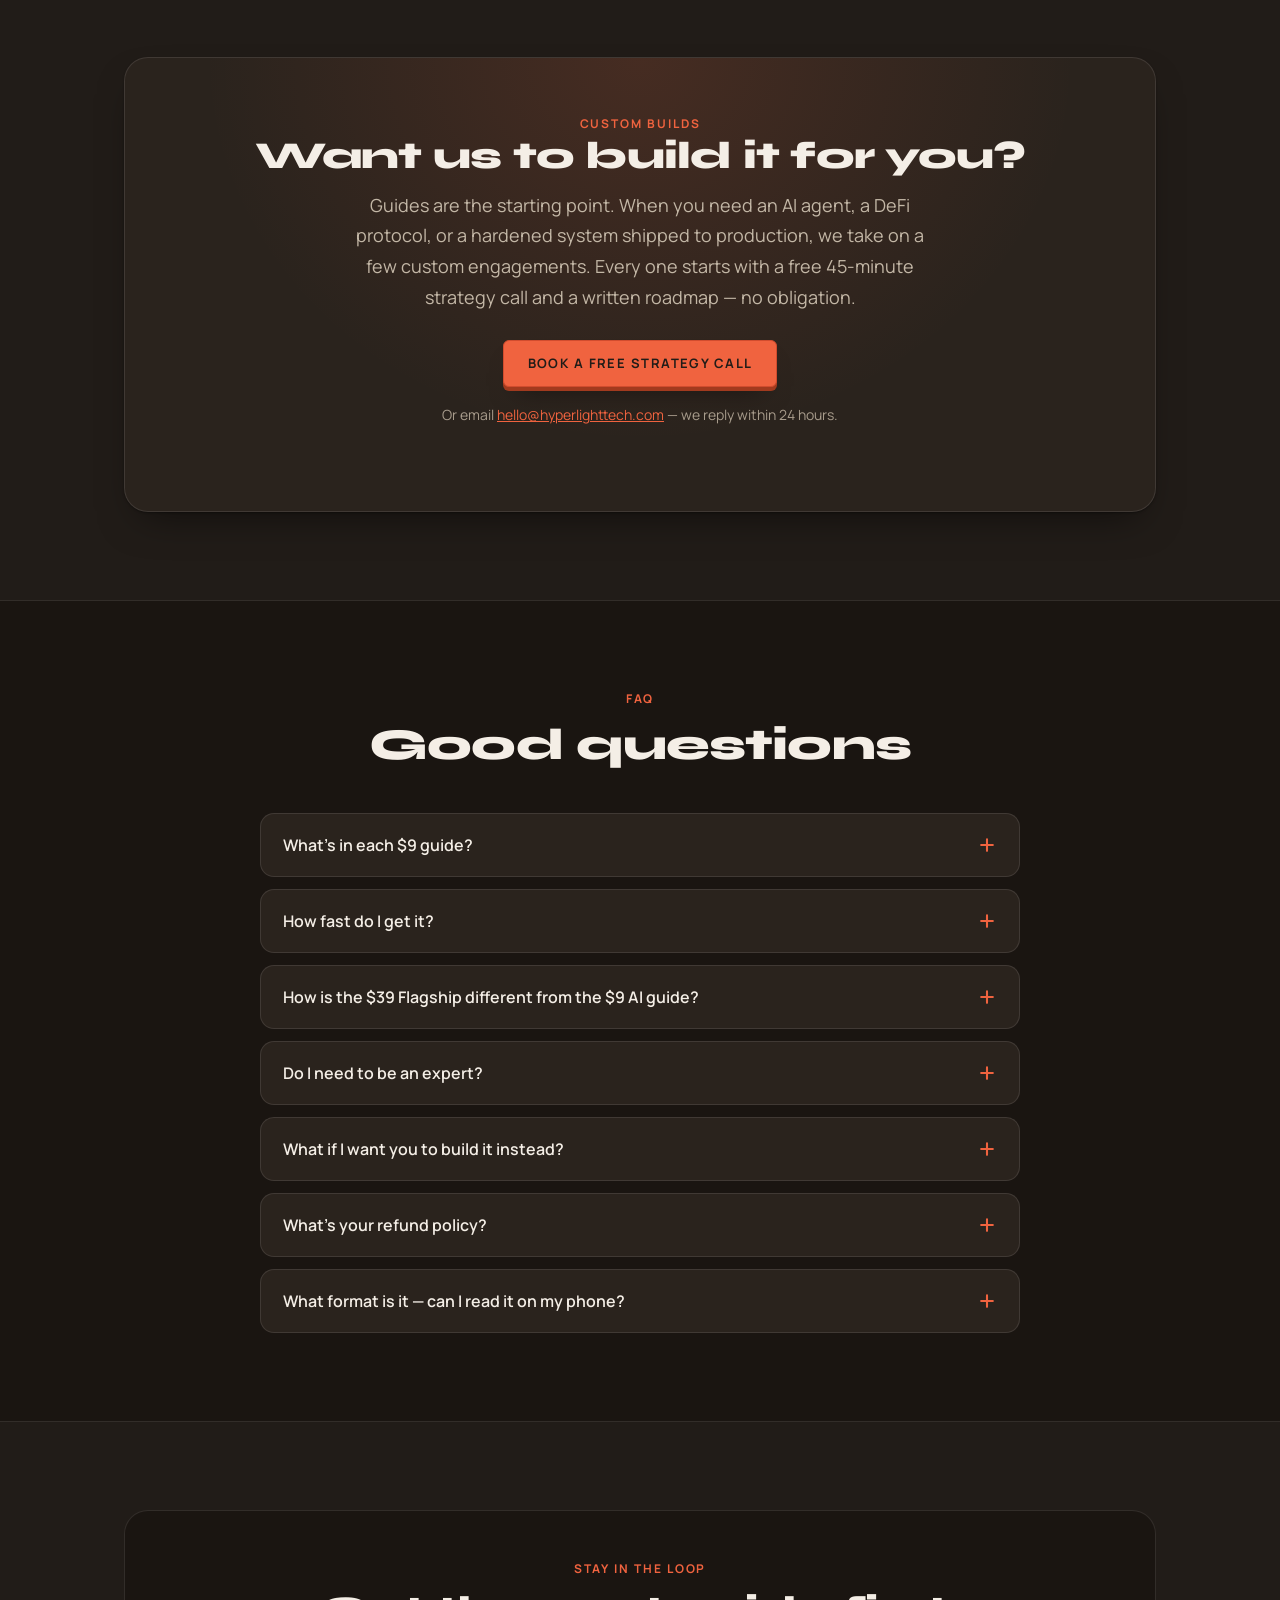
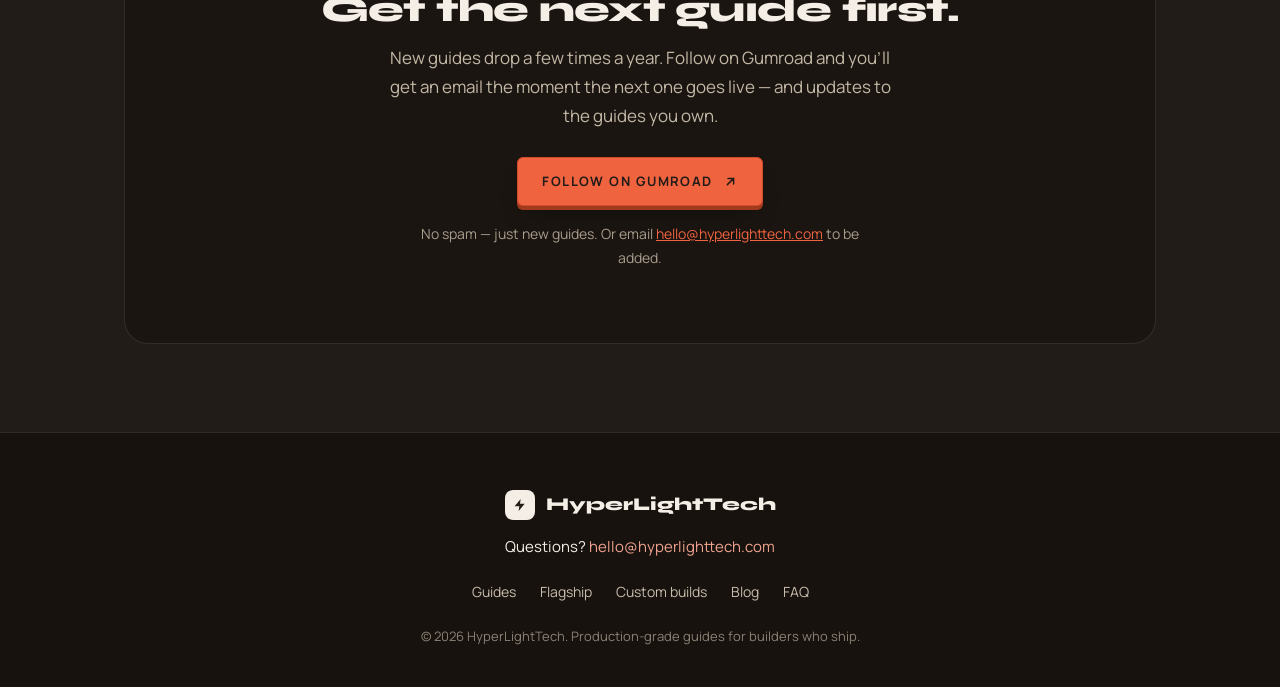
==== commit 8f695356: "Ladder live: flagship/master/free-sample URLs wired, JSON-LD, thank-you upsell - FLAGSHIP_URL -> /l/" ====
--- a/index.html
+++ b/index.html
@@ -30,7 +30,8 @@
    {"@context":"https://schema.org","@graph":[
      {"@type":"Product","name":"Build a Hardened Linux Workstation","description":"Full-disk encryption, firewall, DNS-over-TLS, SSH hardening, and AppArmor — every layer, step by step.","brand":{"@type":"Brand","name":"HyperLightTech"},"offers":{"@type":"Offer","price":"9","priceCurrency":"USD","availability":"https://schema.org/InStock","url":"https://hyperlighttech.gumroad.com/l/linux-guide"}},
      {"@type":"Product","name":"DeFi From Scratch","description":"Wallets, DEX trading, bridging, liquidity pools, and staying safe on-chain — no prior crypto experience needed.","brand":{"@type":"Brand","name":"HyperLightTech"},"offers":{"@type":"Offer","price":"9","priceCurrency":"USD","availability":"https://schema.org/InStock","url":"https://hyperlighttech.gumroad.com/l/defi-guide"}},
-     {"@type":"Product","name":"Deploy Your First AI Agent","description":"From a blank file to a working autonomous agent in real Python — the agent loop, tool calling, and memory.","brand":{"@type":"Brand","name":"HyperLightTech"},"offers":{"@type":"Offer","price":"9","priceCurrency":"USD","availability":"https://schema.org/InStock","url":"https://hyperlighttech.gumroad.com/l/ai-agent-guide"}}
+     {"@type":"Product","name":"Deploy Your First AI Agent","description":"From a blank file to a working autonomous agent in real Python — the agent loop, tool calling, and memory.","brand":{"@type":"Brand","name":"HyperLightTech"},"offers":{"@type":"Offer","price":"9","priceCurrency":"USD","availability":"https://schema.org/InStock","url":"https://hyperlighttech.gumroad.com/l/ai-agent-guide"}},
+     {"@type":"Product","name":"Production AI Agents: The Multi-Agent Playbook","description":"The production sequel to Deploy Your First AI Agent — multi-agent orchestration, retrieval, evals, and deployment, with a downloadable code repo and lifetime updates.","brand":{"@type":"Brand","name":"HyperLightTech"},"offers":{"@type":"Offer","price":"39","priceCurrency":"USD","availability":"https://schema.org/InStock","url":"https://hyperlighttech.gumroad.com/l/flagship"}}
    ]}
   </script>
   <script type="application/ld+json">
@@ -556,7 +557,7 @@
         <div class="updates-card">
           <div class="eyebrow">Stay in the loop</div>
           <h2>Get the next guide first.</h2>
-          <p>New guides drop a few times a year. Follow on Gumroad and you'll get an email the moment the next one — including the Production AI Agents flagship — goes live.</p>
+          <p>New guides drop a few times a year. Follow on Gumroad and you'll get an email the moment the next one goes live — and updates to the guides you own.</p>
           <a class="btn btn-primary" href="https://hyperlighttech.gumroad.com" target="_blank" rel="noopener noreferrer">
             Follow on Gumroad
             <svg viewBox="0 0 24 24" fill="none" stroke="currentColor" stroke-width="2.4" stroke-linecap="round" stroke-linejoin="round"><path d="M7 17 17 7M8 7h9v9"/></svg>
@@ -586,12 +587,11 @@
   </footer>
 
   <script>
-    /* Set these to the real Gumroad product URLs to make the Flagship + Master
-       buttons live. While empty, they render a clean "Coming soon". */
-    const FLAGSHIP_URL = '', MASTER_URL = '';
-    /* Free-sample link — a free Gumroad product or a sample PDF. Empty = the
-       "Read a free sample" line stays hidden. */
-    const SAMPLE_URL = '';
+    /* Live Gumroad product URLs. Empty string = that button renders "Coming soon"
+       (flagship/master) or stays hidden (sample). */
+    const FLAGSHIP_URL = 'https://hyperlighttech.gumroad.com/l/flagship',
+          MASTER_URL   = 'https://hyperlighttech.gumroad.com/l/master';
+    const SAMPLE_URL   = 'https://hyperlighttech.gumroad.com/l/free-agent';
 
     function toggleMenu(){
       var open = document.getElementById('mobile-menu').classList.toggle('open');
